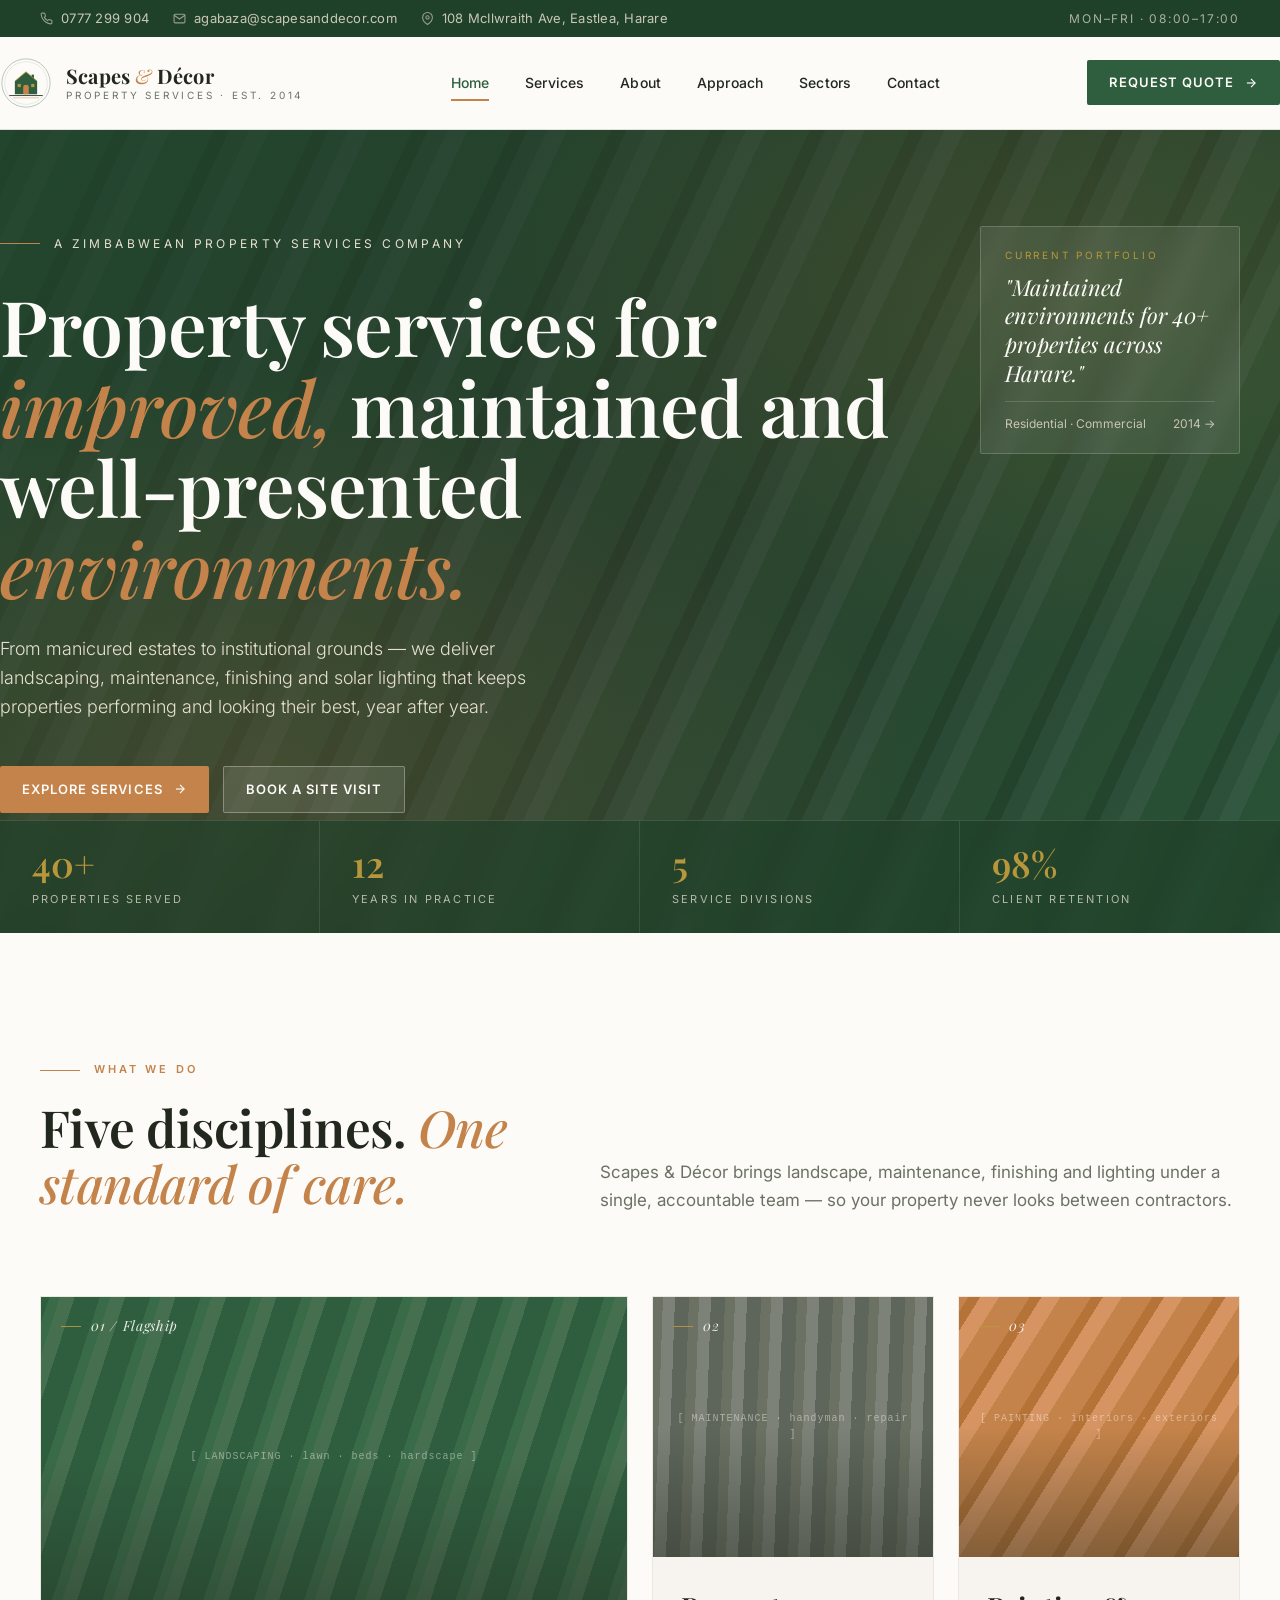
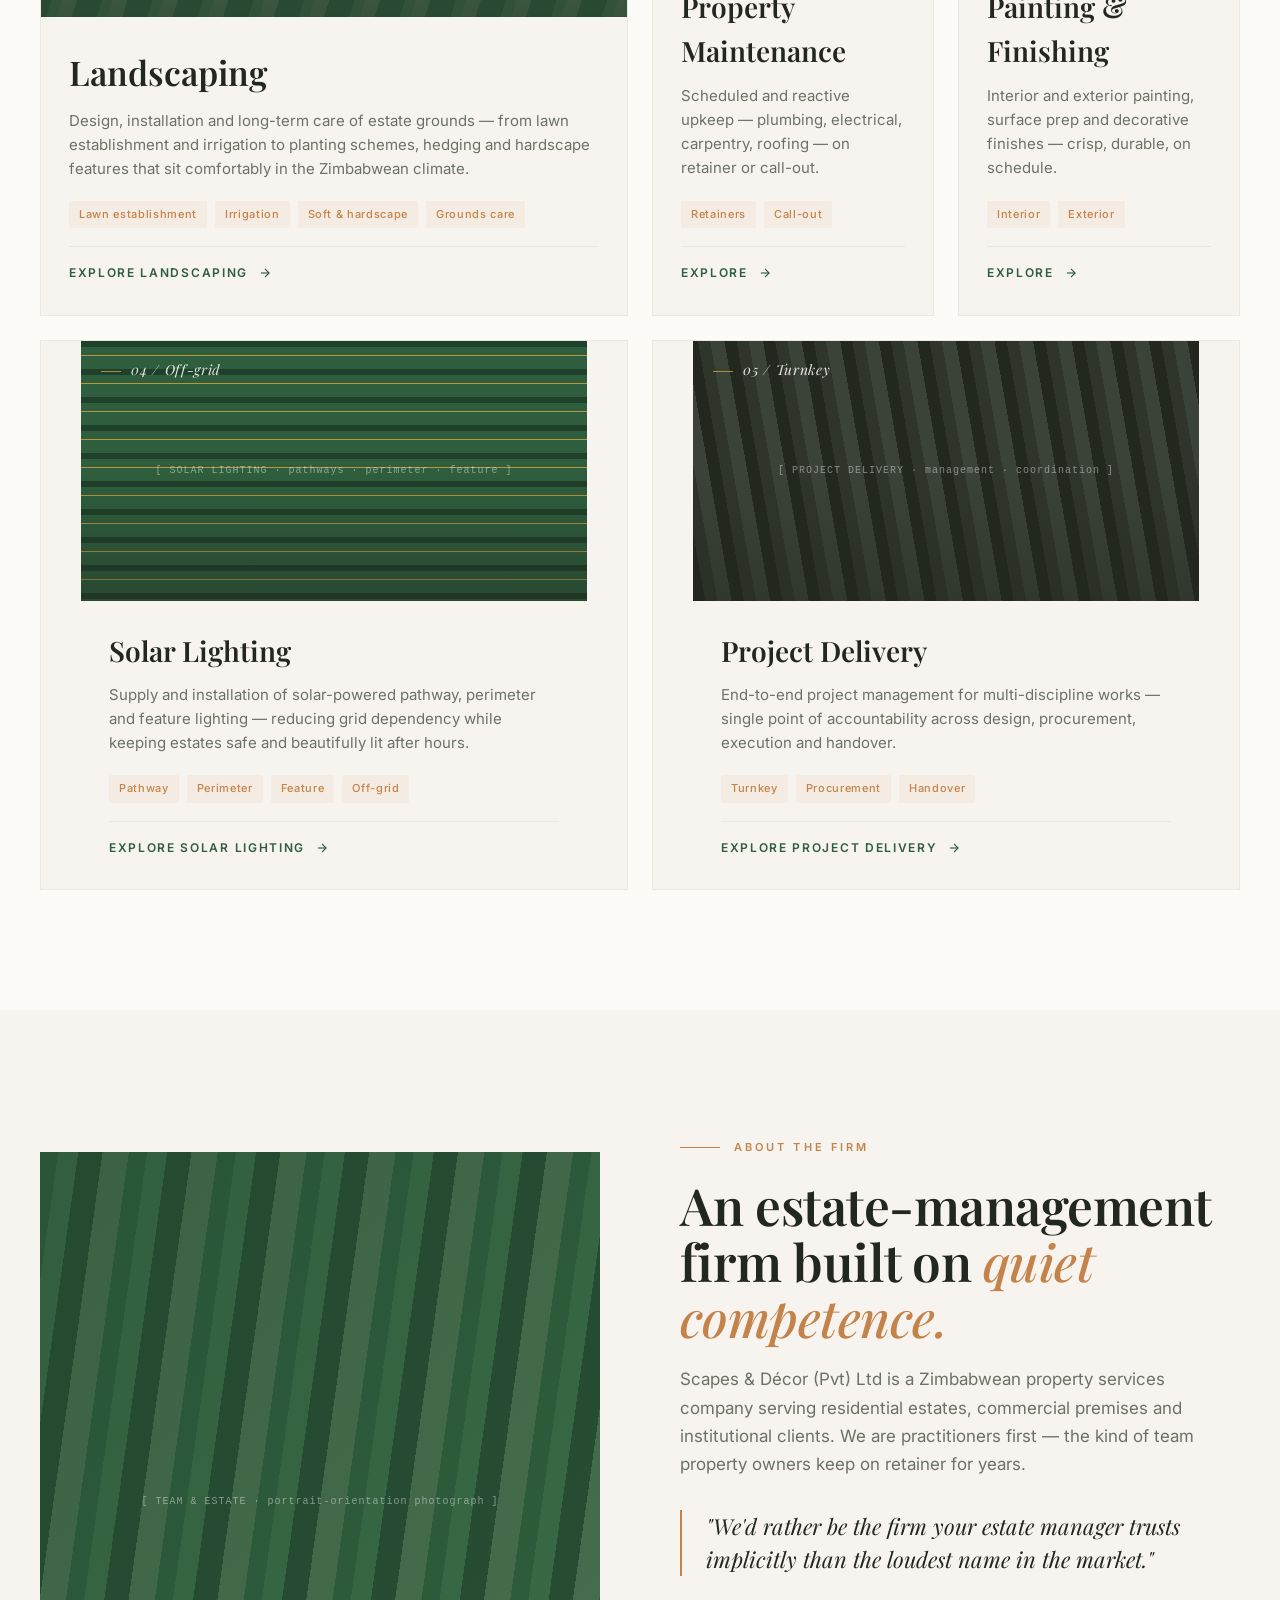
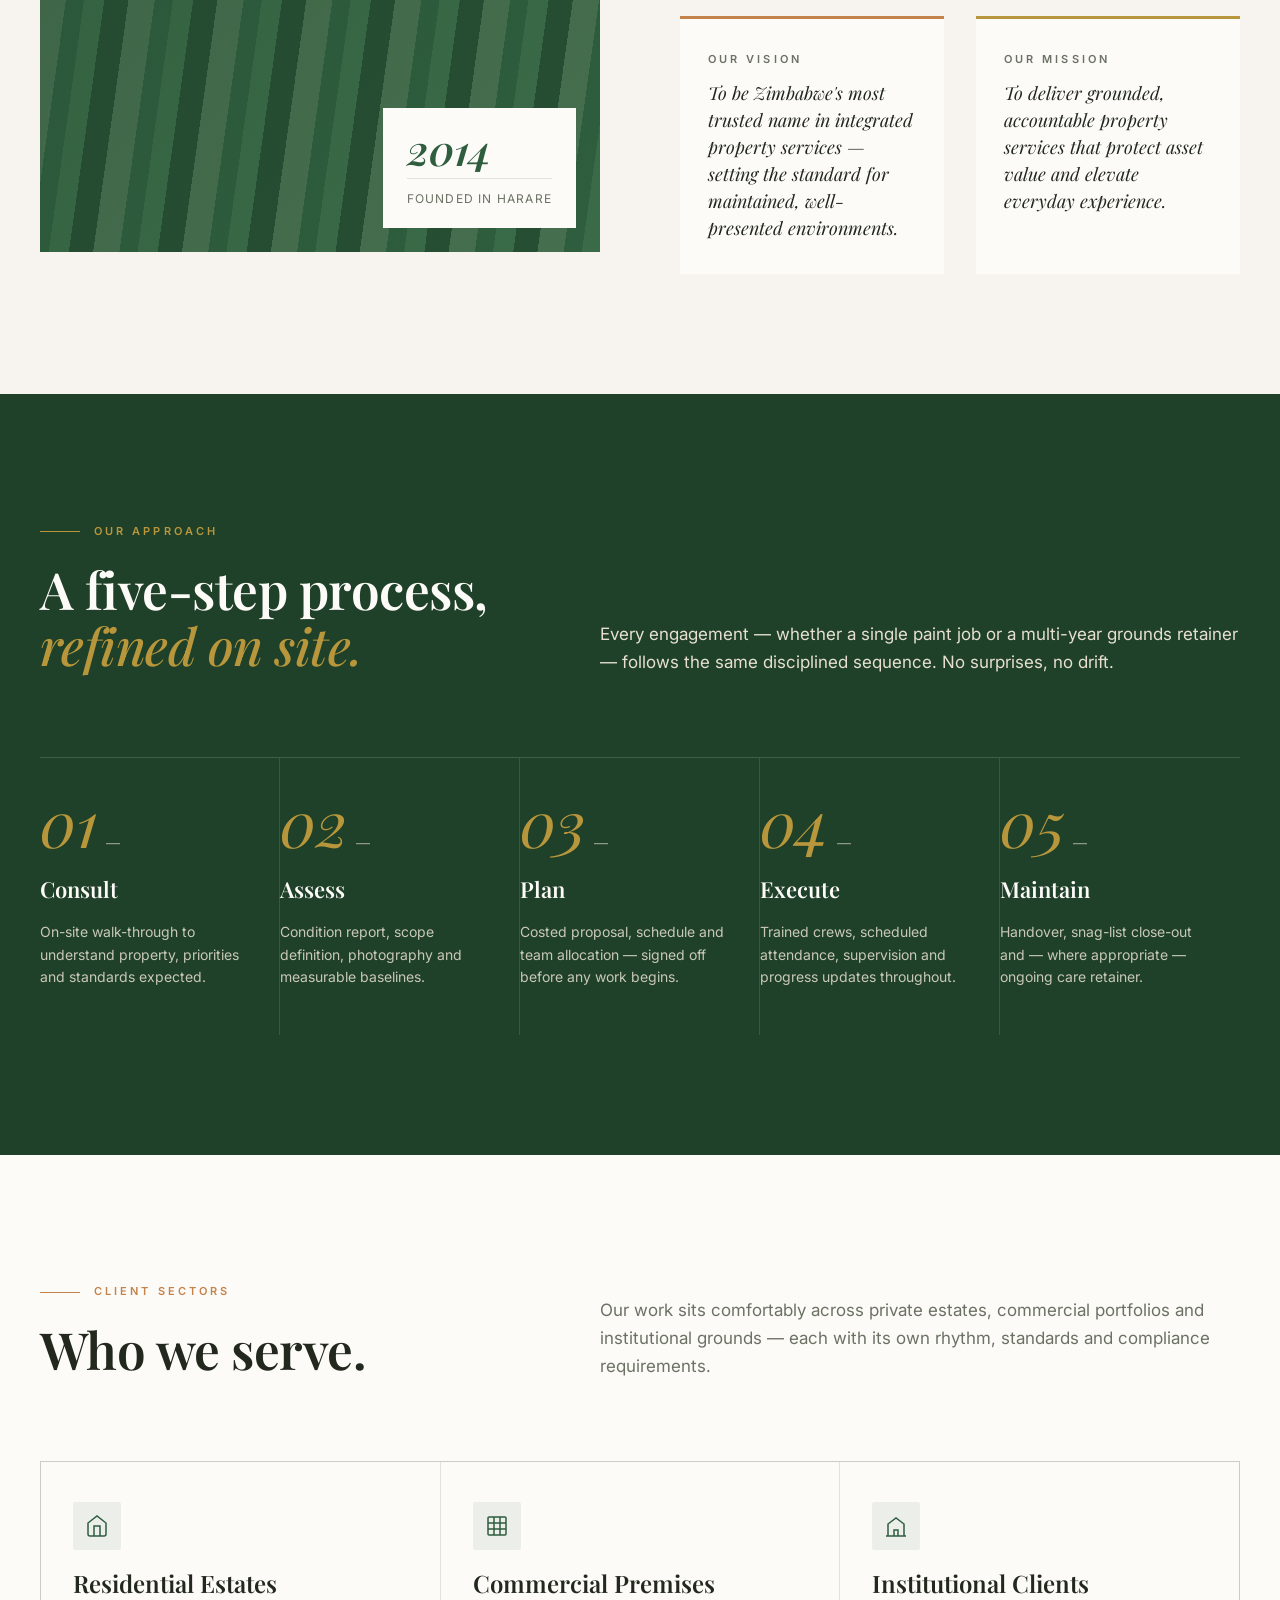
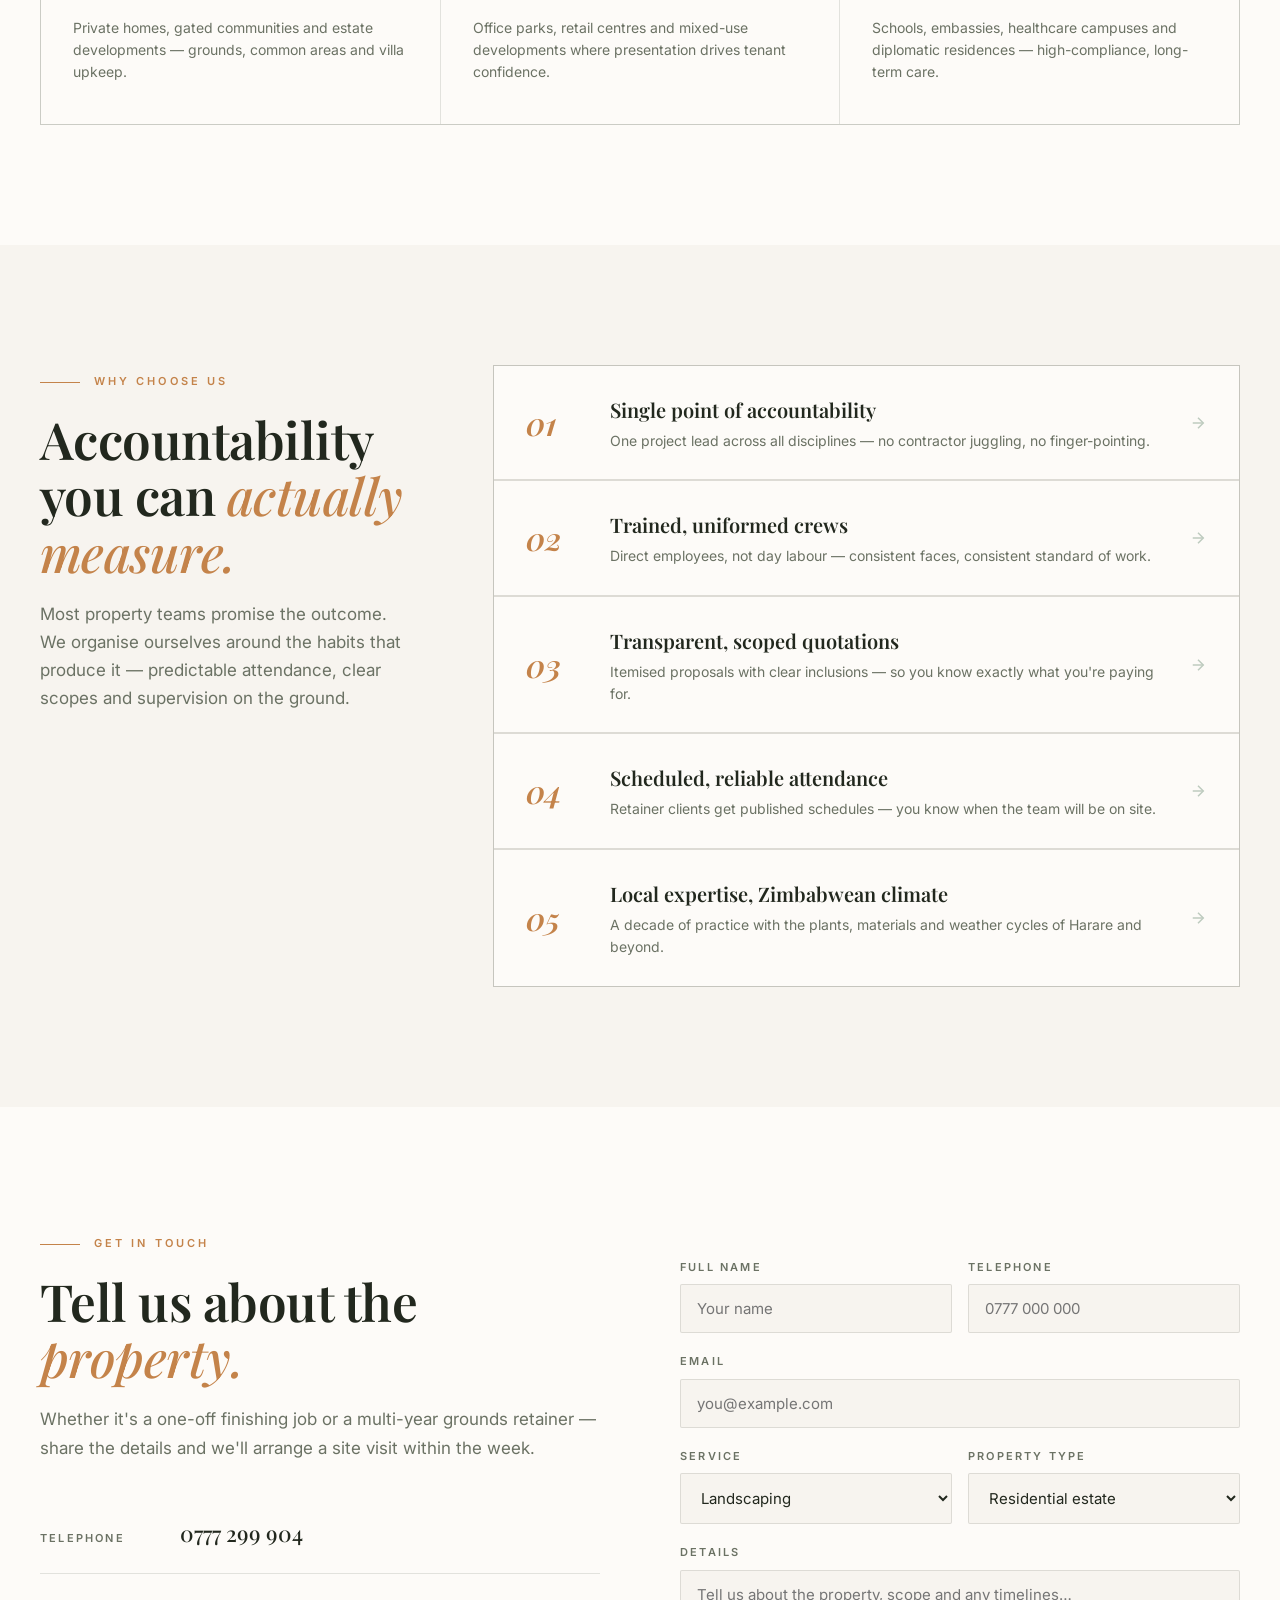
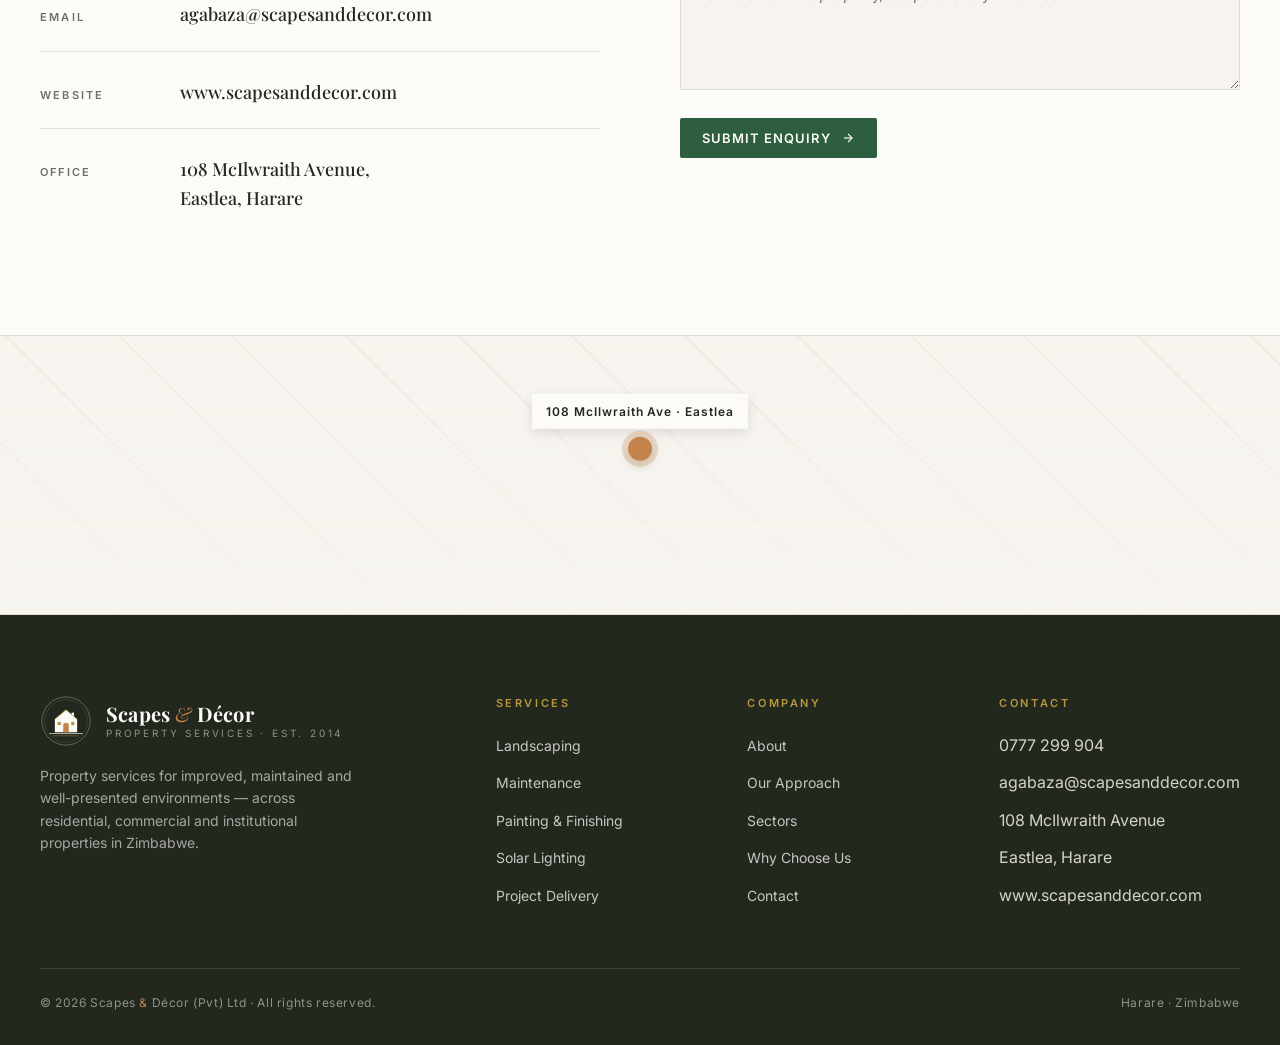
==== index.html @ d333d02a "Add Scapes & Décor website landing page Implements the design handoff from Claude Design as a single" ====
<!doctype html>
<html lang="en">
<head>
<meta charset="utf-8" />
<meta name="viewport" content="width=device-width, initial-scale=1" />
<title>Scapes & Décor — Property Services</title>
<link rel="preconnect" href="https://fonts.googleapis.com">
<link rel="preconnect" href="https://fonts.gstatic.com" crossorigin>
<link href="https://fonts.googleapis.com/css2?family=Inter:wght@300;400;500;600;700&family=Playfair+Display:ital,wght@0,400;0,600;0,700;0,800;1,400;1,600;1,700&display=swap" rel="stylesheet">
<style>
  :root{
    --forest:#2E5E3E;
    --forest-deep:#1F4029;
    --clay:#C4834A;
    --gold:#B8973C;
    --stone:#F7F4EF;
    --linen:#FDFBF8;
    --charcoal:#22281E;
    --slate:#6B7264;
    --line:rgba(34,40,30,.12);
    --line-soft:rgba(34,40,30,.06);
  }
  *{box-sizing:border-box}
  html,body{margin:0;padding:0}
  body{
    font-family:'Inter', system-ui, sans-serif;
    font-size:16px;
    line-height:1.6;
    color:var(--charcoal);
    background:var(--stone);
    -webkit-font-smoothing:antialiased;
  }
  .serif{font-family:'Playfair Display', Georgia, serif}
  .italic{font-style:italic}
  .mono{font-family:ui-monospace, 'SF Mono', Menlo, monospace}
  a{color:inherit;text-decoration:none}
  img{max-width:100%;display:block}

  .container{max-width:1280px;margin:0 auto;padding:0 40px}
  .wide{max-width:1440px;margin:0 auto;padding:0 40px}

  /* ===== Top Bar ===== */
  .topbar{
    background:var(--forest-deep);
    color:#E7E0D0;
    font-size:13px;
    padding:8px 0;
    letter-spacing:.02em;
  }
  .topbar-inner{display:flex;justify-content:space-between;align-items:center;gap:24px;flex-wrap:wrap}
  .topbar-left{display:flex;gap:24px;align-items:center;flex-wrap:wrap}
  .topbar-left span{display:inline-flex;align-items:center;gap:8px;opacity:.85}
  .topbar-left svg{opacity:.7}
  .topbar-right{display:flex;gap:18px;opacity:.7;font-size:12px;letter-spacing:.15em;text-transform:uppercase}

  /* ===== Nav ===== */
  nav.main{
    background:var(--linen);
    border-bottom:1px solid var(--line);
    position:sticky;top:0;z-index:50;
  }
  .nav-inner{display:flex;align-items:center;justify-content:space-between;padding:20px 0}
  .logo{display:flex;align-items:center;gap:14px}
  .logo-mark{
    width:52px;height:52px;
    display:block;
    flex-shrink:0;
  }
  .logo-mark svg{width:100%;height:100%;display:block}
  .logo-text{display:flex;flex-direction:column;line-height:1}
  .logo-name{font-family:'Playfair Display', serif;font-size:20px;font-weight:700;color:var(--charcoal);letter-spacing:.01em}
  .logo-name em{color:var(--clay);font-style:italic;font-weight:400}
  .logo-sub{font-size:10px;letter-spacing:.28em;color:var(--slate);text-transform:uppercase;margin-top:4px}

  .nav-links{display:flex;gap:36px;list-style:none;margin:0;padding:0}
  .nav-links a{
    font-size:14px;color:var(--charcoal);font-weight:500;
    padding:8px 0;position:relative;letter-spacing:.01em;
    transition:color .2s;
  }
  .nav-links a:hover{color:var(--forest)}
  .nav-links a.active{color:var(--forest)}
  .nav-links a.active::after{
    content:"";position:absolute;left:0;right:0;bottom:-2px;
    height:2px;background:var(--clay);
  }

  .btn{
    display:inline-flex;align-items:center;gap:10px;
    padding:12px 22px;
    font-family:'Inter',sans-serif;font-size:13px;font-weight:600;
    letter-spacing:.08em;text-transform:uppercase;
    border-radius:2px;cursor:pointer;
    transition:all .2s;border:none;
  }
  .btn-primary{background:var(--forest);color:var(--linen)}
  .btn-primary:hover{background:var(--forest-deep)}
  .btn-outline{background:transparent;color:var(--charcoal);border:1px solid var(--charcoal)}
  .btn-outline:hover{background:var(--charcoal);color:var(--linen)}
  .btn-light{background:rgba(253,251,248,.1);color:var(--linen);border:1px solid rgba(253,251,248,.3)}
  .btn-light:hover{background:var(--linen);color:var(--forest)}
  .btn-clay{background:var(--clay);color:var(--linen)}
  .btn-clay:hover{background:#a96e38}
  .btn svg{width:14px;height:14px}

  /* ===== Hero ===== */
  .hero{
    position:relative;
    min-height:720px;
    overflow:hidden;
    background:var(--forest-deep);
  }
  .hero-bg{
    position:absolute;inset:0;
    background:
      linear-gradient(135deg, rgba(31,64,41,.82), rgba(34,40,30,.55) 50%, rgba(31,64,41,.35)),
      repeating-linear-gradient(115deg, #2E5E3E 0 14px, #264E33 14px 28px, #335E45 28px 46px, #3F6A51 46px 64px, #2E5E3E 64px 90px);
  }
  .hero-bg::before{
    content:"";position:absolute;inset:0;
    background:
      radial-gradient(ellipse at 20% 80%, rgba(196,131,74,.18), transparent 45%),
      radial-gradient(ellipse at 85% 20%, rgba(184,151,60,.15), transparent 40%);
  }
  .hero-inner{
    position:relative;z-index:2;
    padding:96px 0 120px;
    color:var(--linen);
  }
  .hero-eyebrow{
    display:inline-flex;align-items:center;gap:14px;
    font-size:12px;letter-spacing:.28em;text-transform:uppercase;
    color:#E7E0D0;margin-bottom:32px;
  }
  .hero-eyebrow .bar{width:40px;height:1px;background:var(--clay)}
  .hero-title{
    font-family:'Playfair Display', serif;
    font-size:clamp(44px, 6vw, 78px);
    line-height:1.05;
    font-weight:600;
    margin:0 0 28px;
    max-width:960px;
    letter-spacing:-.01em;
  }
  .hero-title em{color:var(--clay);font-weight:500}
  .hero-sub{
    font-size:18px;line-height:1.6;
    color:#E7E0D0;
    max-width:560px;margin:0 0 44px;
    font-weight:300;
  }
  .hero-cta{display:flex;gap:14px;flex-wrap:wrap}

  .hero-badge{
    position:absolute;right:40px;top:96px;
    background:rgba(253,251,248,.08);
    backdrop-filter:blur(8px);
    border:1px solid rgba(253,251,248,.18);
    padding:20px 24px;border-radius:2px;
    color:var(--linen);width:260px;z-index:3;
  }
  .hero-badge-label{font-size:10px;letter-spacing:.28em;text-transform:uppercase;color:var(--gold);margin-bottom:10px}
  .hero-badge-title{font-family:'Playfair Display',serif;font-size:22px;font-style:italic;line-height:1.3;margin-bottom:14px;color:var(--linen)}
  .hero-badge-meta{font-size:12px;color:#E7E0D0;opacity:.8;border-top:1px solid rgba(253,251,248,.2);padding-top:12px;display:flex;justify-content:space-between}

  .hero-metrics{
    position:absolute;left:0;right:0;bottom:0;z-index:3;
    display:grid;grid-template-columns:repeat(4,1fr);
    background:rgba(31,64,41,.65);
    backdrop-filter:blur(10px);
    border-top:1px solid rgba(253,251,248,.12);
  }
  .hero-metric{
    padding:24px 32px;
    color:var(--linen);
    border-right:1px solid rgba(253,251,248,.1);
    display:flex;flex-direction:column;gap:4px;
  }
  .hero-metric:last-child{border-right:none}
  .hero-metric-num{font-family:'Playfair Display',serif;font-size:36px;font-weight:600;color:var(--gold);line-height:1}
  .hero-metric-lbl{font-size:11px;letter-spacing:.2em;text-transform:uppercase;color:#E7E0D0;opacity:.75;margin-top:6px}

  /* ===== Section scaffolding ===== */
  section{padding:120px 0;position:relative}
  .section-label{
    display:inline-flex;align-items:center;gap:14px;
    font-size:11px;letter-spacing:.28em;text-transform:uppercase;
    color:var(--clay);font-weight:600;margin-bottom:20px;
  }
  .section-label .bar{width:40px;height:1px;background:var(--clay)}
  .section-title{
    font-family:'Playfair Display',serif;
    font-size:clamp(36px, 4vw, 54px);
    line-height:1.1;font-weight:600;
    margin:0 0 20px;max-width:780px;
    letter-spacing:-.01em;
  }
  .section-title em{color:var(--clay);font-weight:500}
  .section-intro{font-size:17px;color:var(--slate);max-width:640px;line-height:1.65}

  .section-header{display:flex;justify-content:space-between;align-items:end;gap:40px;margin-bottom:64px}

  /* ===== Services ===== */
  #services{background:var(--linen)}
  .services-grid{
    display:grid;grid-template-columns:repeat(12,1fr);gap:24px;
  }
  .service-card{
    background:var(--stone);
    border:1px solid var(--line-soft);
    overflow:hidden;
    position:relative;
    display:flex;flex-direction:column;
    transition:transform .3s, box-shadow .3s;
    cursor:pointer;
  }
  .service-card:hover{transform:translateY(-4px);box-shadow:0 20px 40px -20px rgba(34,40,30,.25)}
  .service-card.big{grid-column:span 6;min-height:520px}
  .service-card.small{grid-column:span 3;min-height:440px}
  .service-card.wide{grid-column:span 6;min-height:440px}

  .service-img{
    position:relative;height:260px;overflow:hidden;
    background:var(--forest);
  }
  .service-card.big .service-img{height:320px}
  .svg-ph{
    width:100%;height:100%;
    display:grid;place-items:center;
    font-family:ui-monospace,monospace;font-size:10px;
    color:rgba(253,251,248,.45);letter-spacing:.1em;
    text-align:center;padding:0 20px;
  }
  .ph-landscape{background:
    repeating-linear-gradient(108deg, #2E5E3E 0 8px, #3A6B48 8px 18px, #466f4f 18px 32px, #2E5E3E 32px 48px);}
  .ph-maint{background:
    repeating-linear-gradient(92deg, #6B7264 0 10px, #7d8278 10px 22px, #5e655b 22px 36px);}
  .ph-paint{background:
    repeating-linear-gradient(122deg, #C4834A 0 8px, #b57338 8px 18px, #d59461 18px 34px, #C4834A 34px 52px);}
  .ph-solar{background:
    repeating-linear-gradient(180deg, #1F4029 0 6px, #2E5E3E 6px 14px, #B8973C 14px 15px, #2E5E3E 15px 28px);}
  .ph-project{background:
    repeating-linear-gradient(80deg, #22281E 0 12px, #2f352b 12px 24px, #3b4237 24px 38px);}

  .service-img::after{
    content:"";position:absolute;inset:0;
    background:linear-gradient(180deg, transparent 50%, rgba(34,40,30,.4));
    pointer-events:none;
  }

  .service-num{
    position:absolute;top:18px;left:20px;
    font-family:'Playfair Display',serif;font-size:14px;font-style:italic;
    color:var(--linen);opacity:.9;z-index:2;letter-spacing:.05em;
  }
  .service-num::before{content:"";display:inline-block;width:20px;height:1px;background:var(--gold);vertical-align:middle;margin-right:10px}

  .service-body{padding:28px 28px 32px;flex:1;display:flex;flex-direction:column}
  .service-name{
    font-family:'Playfair Display',serif;
    font-size:28px;font-weight:600;margin:0 0 10px;
    color:var(--charcoal);
  }
  .service-card.big .service-name{font-size:34px}
  .service-desc{color:var(--slate);font-size:15px;line-height:1.6;margin:0 0 20px;flex:1}
  .service-tags{display:flex;flex-wrap:wrap;gap:8px;margin-bottom:18px}
  .service-tag{
    font-size:11px;letter-spacing:.06em;
    padding:5px 10px;
    background:rgba(196,131,74,.08);
    color:var(--clay);border-radius:2px;
    font-weight:500;
  }
  .service-link{
    display:inline-flex;align-items:center;gap:10px;
    font-size:12px;letter-spacing:.14em;text-transform:uppercase;
    color:var(--forest);font-weight:600;
    padding-top:16px;border-top:1px solid var(--line-soft);
  }
  .service-link svg{width:14px;height:14px;transition:transform .2s}
  .service-card:hover .service-link svg{transform:translateX(4px)}

  /* ===== About ===== */
  #about{background:var(--stone);overflow:hidden}
  .about-grid{display:grid;grid-template-columns:1fr 1fr;gap:80px;align-items:center}
  .about-visual{
    position:relative;
    aspect-ratio:4/5;
    background:var(--forest);
    overflow:hidden;
  }
  .about-visual .svg-ph{
    background:
      linear-gradient(135deg, rgba(31,64,41,.3), transparent),
      repeating-linear-gradient(98deg, #2E5E3E 0 18px, #3a6b48 18px 38px, #264E33 38px 62px, #466f4f 62px 88px);
  }
  .about-stamp{
    position:absolute;bottom:24px;right:24px;
    background:var(--linen);
    padding:20px 24px;
    max-width:260px;
  }
  .about-stamp-year{font-family:'Playfair Display',serif;font-style:italic;font-size:42px;font-weight:600;color:var(--forest);line-height:1}
  .about-stamp-txt{font-size:12px;color:var(--slate);letter-spacing:.1em;text-transform:uppercase;margin-top:8px;border-top:1px solid var(--line);padding-top:10px}

  .vm-grid{display:grid;grid-template-columns:1fr 1fr;gap:32px;margin-top:40px}
  .vm-card{
    background:var(--linen);
    padding:32px 28px;
    border-top:3px solid var(--clay);
  }
  .vm-card.gold{border-top-color:var(--gold)}
  .vm-label{font-size:11px;letter-spacing:.28em;text-transform:uppercase;color:var(--slate);margin-bottom:12px;font-weight:600}
  .vm-text{font-family:'Playfair Display',serif;font-style:italic;font-size:18px;line-height:1.5;color:var(--charcoal);margin:0}

  .about-quote{
    font-family:'Playfair Display',serif;font-style:italic;
    font-size:22px;line-height:1.5;color:var(--charcoal);
    padding:0 0 0 24px;border-left:2px solid var(--clay);
    margin:32px 0 0;
  }

  /* ===== Approach ===== */
  #approach{background:var(--forest-deep);color:var(--linen);overflow:hidden}
  #approach .section-title{color:var(--linen)}
  #approach .section-title em{color:var(--gold)}
  #approach .section-intro{color:#E7E0D0}
  #approach .section-label{color:var(--gold)}
  #approach .section-label .bar{background:var(--gold)}

  .steps{
    display:grid;grid-template-columns:repeat(5,1fr);
    gap:0;
    border-top:1px solid rgba(253,251,248,.15);
    margin-top:40px;
  }
  .step{
    padding:32px 24px 32px 0;
    border-right:1px solid rgba(253,251,248,.12);
    position:relative;
  }
  .step:last-child{border-right:none}
  .step-num{
    font-family:'Playfair Display',serif;
    font-size:64px;font-style:italic;font-weight:400;
    color:var(--gold);line-height:1;margin-bottom:18px;
    display:flex;align-items:baseline;gap:8px;
  }
  .step-num sup{font-size:14px;color:#E7E0D0;font-style:normal;font-family:'Inter',sans-serif;letter-spacing:.2em;opacity:.6}
  .step-title{font-family:'Playfair Display',serif;font-size:22px;font-weight:600;margin:0 0 10px;color:var(--linen)}
  .step-desc{font-size:14px;color:#E7E0D0;line-height:1.6;opacity:.85}

  /* ===== Sectors ===== */
  #sectors{background:var(--linen)}
  .sectors-grid{display:grid;grid-template-columns:repeat(3,1fr);gap:1px;background:var(--line);margin-top:40px;border:1px solid var(--line)}
  .sector{background:var(--linen);padding:40px 32px;display:flex;flex-direction:column;gap:14px;min-height:240px;transition:background .2s}
  .sector:hover{background:var(--stone)}
  .sector-icon{
    width:48px;height:48px;
    display:grid;place-items:center;
    background:rgba(46,94,62,.08);color:var(--forest);
    border-radius:2px;
  }
  .sector-icon svg{width:24px;height:24px;stroke-width:1.5}
  .sector-name{font-family:'Playfair Display',serif;font-size:24px;font-weight:600;margin:0;color:var(--charcoal)}
  .sector-desc{font-size:14px;color:var(--slate);line-height:1.6;margin:0}

  /* ===== Why Choose Us ===== */
  #why{background:var(--stone)}
  .why-grid{display:grid;grid-template-columns:1fr 2fr;gap:80px;align-items:start}
  .why-list{display:grid;gap:2px;background:var(--line);border:1px solid var(--line)}
  .why-item{
    background:var(--linen);
    padding:28px 32px;
    display:grid;grid-template-columns:60px 1fr auto;gap:24px;align-items:center;
    transition:background .2s;
  }
  .why-item:hover{background:#fffdf7}
  .why-num{font-family:'Playfair Display',serif;font-style:italic;font-size:32px;color:var(--clay);font-weight:600;line-height:1}
  .why-text h4{font-family:'Playfair Display',serif;font-size:20px;font-weight:600;margin:0 0 4px;color:var(--charcoal)}
  .why-text p{font-size:14px;color:var(--slate);margin:0;line-height:1.55}
  .why-arrow{color:var(--forest);opacity:.3}

  /* ===== Contact ===== */
  #contact{background:var(--linen);padding:120px 0 0}
  .contact-grid{display:grid;grid-template-columns:1fr 1fr;gap:80px;align-items:start}
  .contact-form{display:grid;gap:20px;margin-top:32px}
  .form-row{display:grid;grid-template-columns:1fr 1fr;gap:16px}
  .field label{display:block;font-size:11px;letter-spacing:.2em;text-transform:uppercase;color:var(--slate);margin-bottom:8px;font-weight:600}
  .field input, .field select, .field textarea{
    width:100%;padding:14px 16px;
    border:1px solid var(--line);background:var(--stone);
    font-family:'Inter',sans-serif;font-size:15px;
    color:var(--charcoal);border-radius:2px;
    transition:border-color .2s;
  }
  .field input:focus, .field select:focus, .field textarea:focus{outline:none;border-color:var(--forest)}
  .field textarea{resize:vertical;min-height:120px;font-family:'Inter',sans-serif}

  .contact-info{display:grid;gap:4px;margin-top:32px}
  .ci{
    padding:22px 0;border-bottom:1px solid var(--line);
    display:grid;grid-template-columns:120px 1fr;align-items:baseline;gap:20px;
  }
  .ci:last-child{border-bottom:none}
  .ci-label{font-size:11px;letter-spacing:.2em;text-transform:uppercase;color:var(--slate);font-weight:600}
  .ci-value{font-family:'Playfair Display',serif;font-size:22px;color:var(--charcoal);font-weight:500}
  .ci-value.small{font-size:18px}

  .map-strip{
    margin-top:100px;
    height:280px;
    background:
      linear-gradient(180deg, rgba(247,244,239,.3), rgba(247,244,239,.9)),
      repeating-linear-gradient(45deg, #F7F4EF 0 40px, #EFE8DB 40px 42px, #F7F4EF 42px 80px),
      repeating-linear-gradient(-45deg, transparent 0 60px, rgba(107,114,100,.08) 60px 62px);
    position:relative;border-top:1px solid var(--line);border-bottom:1px solid var(--line);
  }
  .map-pin{
    position:absolute;left:50%;top:45%;transform:translate(-50%,-100%);
    display:flex;flex-direction:column;align-items:center;gap:8px;
  }
  .map-pin-marker{
    width:24px;height:24px;border-radius:50%;
    background:var(--clay);
    box-shadow:0 0 0 6px rgba(196,131,74,.25), 0 4px 12px rgba(34,40,30,.2);
  }
  .map-pin-label{
    background:var(--linen);padding:8px 14px;
    font-size:12px;font-weight:600;letter-spacing:.08em;
    color:var(--charcoal);
    box-shadow:0 4px 12px rgba(34,40,30,.12);
  }

  /* ===== Footer ===== */
  footer{background:var(--charcoal);color:#D4D3CC;padding:80px 0 32px}
  .footer-grid{display:grid;grid-template-columns:2fr 1fr 1fr 1fr;gap:48px;margin-bottom:60px}
  .footer-brand .logo-name{color:var(--linen)}
  .footer-brand .logo-sub{color:rgba(253,251,248,.5)}
  .footer-brand p{font-size:14px;color:rgba(253,251,248,.6);margin:18px 0 0;line-height:1.6;max-width:320px}
  .footer-col h5{font-family:'Inter',sans-serif;font-size:11px;letter-spacing:.24em;text-transform:uppercase;color:var(--gold);margin:0 0 20px;font-weight:600}
  .footer-col ul{list-style:none;padding:0;margin:0;display:grid;gap:12px}
  .footer-col a{font-size:14px;color:rgba(253,251,248,.75);transition:color .2s}
  .footer-col a:hover{color:var(--linen)}
  .footer-bar{border-top:1px solid rgba(253,251,248,.12);padding-top:24px;display:flex;justify-content:space-between;flex-wrap:wrap;gap:16px;font-size:12px;color:rgba(253,251,248,.5);letter-spacing:.05em}
  .footer-bar em{color:var(--clay);font-style:normal}

  @media (max-width:980px){
    .nav-links{display:none}
    .about-grid,.contact-grid,.why-grid{grid-template-columns:1fr;gap:48px}
    .services-grid .service-card{grid-column:span 12}
    .steps{grid-template-columns:repeat(2,1fr)}
    .sectors-grid,.footer-grid{grid-template-columns:1fr 1fr}
    .hero-metrics{grid-template-columns:1fr 1fr}
    .hero-badge{display:none}
  }
</style>
</head>
<body>

<!-- ===== Top Bar ===== -->
<div class="topbar">
  <div class="container topbar-inner">
    <div class="topbar-left">
      <span>
        <svg width="13" height="13" viewBox="0 0 24 24" fill="none" stroke="currentColor" stroke-width="2"><path d="M22 16.92v3a2 2 0 0 1-2.18 2 19.86 19.86 0 0 1-8.63-3.07 19.5 19.5 0 0 1-6-6 19.86 19.86 0 0 1-3.07-8.67A2 2 0 0 1 4.11 2h3a2 2 0 0 1 2 1.72 12.84 12.84 0 0 0 .7 2.81 2 2 0 0 1-.45 2.11L8.09 9.91a16 16 0 0 0 6 6l1.27-1.27a2 2 0 0 1 2.11-.45 12.84 12.84 0 0 0 2.81.7A2 2 0 0 1 22 16.92z"/></svg>
        0777 299 904
      </span>
      <span>
        <svg width="13" height="13" viewBox="0 0 24 24" fill="none" stroke="currentColor" stroke-width="2"><path d="M4 4h16c1.1 0 2 .9 2 2v12c0 1.1-.9 2-2 2H4c-1.1 0-2-.9-2-2V6c0-1.1.9-2 2-2z"/><polyline points="22,6 12,13 2,6"/></svg>
        agabaza@scapesanddecor.com
      </span>
      <span>
        <svg width="13" height="13" viewBox="0 0 24 24" fill="none" stroke="currentColor" stroke-width="2"><path d="M21 10c0 7-9 13-9 13s-9-6-9-13a9 9 0 0 1 18 0z"/><circle cx="12" cy="10" r="3"/></svg>
        108 McIlwraith Ave, Eastlea, Harare
      </span>
    </div>
    <div class="topbar-right">
      <span>Mon–Fri · 08:00–17:00</span>
    </div>
  </div>
</div>

<!-- ===== Nav ===== -->
<nav class="main">
  <div class="container nav-inner">
    <div class="logo">
      <div class="logo-mark">
        <svg viewBox="0 0 56 56" fill="none" xmlns="http://www.w3.org/2000/svg" aria-label="Scapes & Décor mark">
          <circle cx="28" cy="28" r="26" stroke="#2E5E3E" stroke-width="1" opacity="0.35"/>
          <circle cx="28" cy="28" r="23" stroke="#2E5E3E" stroke-width="0.6" opacity="0.2"/>
          <path d="M 16 40 L 16 26 L 28 16 L 40 26 L 40 40 Z" fill="#2E5E3E"/>
          <rect x="34" y="19" width="2.6" height="5.2" fill="#2E5E3E"/>
          <path d="M 25 40 L 25 32 Q 25 30, 28 30 Q 31 30, 31 32 L 31 40 Z" fill="#C4834A"/>
          <rect x="19" y="29" width="3.4" height="3.4" fill="#B8973C"/>
          <rect x="33.6" y="29" width="3.4" height="3.4" fill="#B8973C"/>
          <path d="M 16 26 L 28 16 L 40 26" stroke="#B8973C" stroke-width="0.8" fill="none" stroke-linejoin="round"/>
          <line x1="10" y1="41.5" x2="46" y2="41.5" stroke="#22281E" stroke-width="0.9"/>
          <line x1="14" y1="44" x2="42" y2="44" stroke="#C4834A" stroke-width="0.6" opacity="0.8"/>
        </svg>
      </div>
      <div class="logo-text">
        <div class="logo-name">Scapes <em>&</em> Décor</div>
        <div class="logo-sub">Property Services · Est. 2014</div>
      </div>
    </div>
    <ul class="nav-links">
      <li><a href="#top" class="active">Home</a></li>
      <li><a href="#services">Services</a></li>
      <li><a href="#about">About</a></li>
      <li><a href="#approach">Approach</a></li>
      <li><a href="#sectors">Sectors</a></li>
      <li><a href="#contact">Contact</a></li>
    </ul>
    <a class="btn btn-primary" href="#contact">Request Quote
      <svg viewBox="0 0 24 24" fill="none" stroke="currentColor" stroke-width="2"><line x1="5" y1="12" x2="19" y2="12"/><polyline points="12 5 19 12 12 19"/></svg>
    </a>
  </div>
</nav>

<!-- ===== Hero ===== -->
<header class="hero" id="top">
  <div class="hero-bg"></div>
  <div class="container hero-inner">
    <div class="hero-eyebrow">
      <span class="bar"></span>
      A Zimbabwean Property Services Company
    </div>
    <h1 class="hero-title">Property services for <em>improved,</em> maintained and well-presented <em>environments.</em></h1>
    <p class="hero-sub">From manicured estates to institutional grounds — we deliver landscaping, maintenance, finishing and solar lighting that keeps properties performing and looking their best, year after year.</p>
    <div class="hero-cta">
      <a class="btn btn-clay" href="#services">Explore Services
        <svg viewBox="0 0 24 24" fill="none" stroke="currentColor" stroke-width="2"><line x1="5" y1="12" x2="19" y2="12"/><polyline points="12 5 19 12 12 19"/></svg>
      </a>
      <a class="btn btn-light" href="#contact">Book a Site Visit</a>
    </div>
  </div>

  <aside class="hero-badge">
    <div class="hero-badge-label">Current Portfolio</div>
    <div class="hero-badge-title">"Maintained environments for 40+ properties across Harare."</div>
    <div class="hero-badge-meta"><span>Residential · Commercial</span><span>2014 →</span></div>
  </aside>

  <div class="hero-metrics">
    <div class="hero-metric"><div class="hero-metric-num">40+</div><div class="hero-metric-lbl">Properties Served</div></div>
    <div class="hero-metric"><div class="hero-metric-num">12</div><div class="hero-metric-lbl">Years in Practice</div></div>
    <div class="hero-metric"><div class="hero-metric-num">5</div><div class="hero-metric-lbl">Service Divisions</div></div>
    <div class="hero-metric"><div class="hero-metric-num">98%</div><div class="hero-metric-lbl">Client Retention</div></div>
  </div>
</header>

<!-- ===== Services ===== -->
<section id="services">
  <div class="container">
    <div class="section-header">
      <div>
        <div class="section-label"><span class="bar"></span>What We Do</div>
        <h2 class="section-title">Five disciplines. <em>One standard of care.</em></h2>
      </div>
      <p class="section-intro">Scapes & Décor brings landscape, maintenance, finishing and lighting under a single, accountable team — so your property never looks between contractors.</p>
    </div>

    <div class="services-grid">
      <article class="service-card big">
        <div class="service-img">
          <div class="svg-ph ph-landscape">[ LANDSCAPING · lawn · beds · hardscape ]</div>
          <div class="service-num">01 / Flagship</div>
        </div>
        <div class="service-body">
          <h3 class="service-name">Landscaping</h3>
          <p class="service-desc">Design, installation and long-term care of estate grounds — from lawn establishment and irrigation to planting schemes, hedging and hardscape features that sit comfortably in the Zimbabwean climate.</p>
          <div class="service-tags">
            <span class="service-tag">Lawn establishment</span>
            <span class="service-tag">Irrigation</span>
            <span class="service-tag">Soft & hardscape</span>
            <span class="service-tag">Grounds care</span>
          </div>
          <a class="service-link" href="#">Explore Landscaping
            <svg viewBox="0 0 24 24" fill="none" stroke="currentColor" stroke-width="2"><line x1="5" y1="12" x2="19" y2="12"/><polyline points="12 5 19 12 12 19"/></svg>
          </a>
        </div>
      </article>

      <article class="service-card small">
        <div class="service-img">
          <div class="svg-ph ph-maint">[ MAINTENANCE · handyman · repair ]</div>
          <div class="service-num">02</div>
        </div>
        <div class="service-body">
          <h3 class="service-name">Property Maintenance</h3>
          <p class="service-desc">Scheduled and reactive upkeep — plumbing, electrical, carpentry, roofing — on retainer or call-out.</p>
          <div class="service-tags">
            <span class="service-tag">Retainers</span>
            <span class="service-tag">Call-out</span>
          </div>
          <a class="service-link" href="#">Explore
            <svg viewBox="0 0 24 24" fill="none" stroke="currentColor" stroke-width="2"><line x1="5" y1="12" x2="19" y2="12"/><polyline points="12 5 19 12 12 19"/></svg>
          </a>
        </div>
      </article>

      <article class="service-card small">
        <div class="service-img">
          <div class="svg-ph ph-paint">[ PAINTING · interiors · exteriors ]</div>
          <div class="service-num">03</div>
        </div>
        <div class="service-body">
          <h3 class="service-name">Painting & Finishing</h3>
          <p class="service-desc">Interior and exterior painting, surface prep and decorative finishes — crisp, durable, on schedule.</p>
          <div class="service-tags">
            <span class="service-tag">Interior</span>
            <span class="service-tag">Exterior</span>
          </div>
          <a class="service-link" href="#">Explore
            <svg viewBox="0 0 24 24" fill="none" stroke="currentColor" stroke-width="2"><line x1="5" y1="12" x2="19" y2="12"/><polyline points="12 5 19 12 12 19"/></svg>
          </a>
        </div>
      </article>

      <article class="service-card wide">
        <div class="service-img">
          <div class="svg-ph ph-solar">[ SOLAR LIGHTING · pathways · perimeter · feature ]</div>
          <div class="service-num">04 / Off-grid</div>
        </div>
        <div class="service-body">
          <h3 class="service-name">Solar Lighting</h3>
          <p class="service-desc">Supply and installation of solar-powered pathway, perimeter and feature lighting — reducing grid dependency while keeping estates safe and beautifully lit after hours.</p>
          <div class="service-tags">
            <span class="service-tag">Pathway</span>
            <span class="service-tag">Perimeter</span>
            <span class="service-tag">Feature</span>
            <span class="service-tag">Off-grid</span>
          </div>
          <a class="service-link" href="#">Explore Solar Lighting
            <svg viewBox="0 0 24 24" fill="none" stroke="currentColor" stroke-width="2"><line x1="5" y1="12" x2="19" y2="12"/><polyline points="12 5 19 12 12 19"/></svg>
          </a>
        </div>
      </article>

      <article class="service-card wide">
        <div class="service-img">
          <div class="svg-ph ph-project">[ PROJECT DELIVERY · management · coordination ]</div>
          <div class="service-num">05 / Turnkey</div>
        </div>
        <div class="service-body">
          <h3 class="service-name">Project Delivery</h3>
          <p class="service-desc">End-to-end project management for multi-discipline works — single point of accountability across design, procurement, execution and handover.</p>
          <div class="service-tags">
            <span class="service-tag">Turnkey</span>
            <span class="service-tag">Procurement</span>
            <span class="service-tag">Handover</span>
          </div>
          <a class="service-link" href="#">Explore Project Delivery
            <svg viewBox="0 0 24 24" fill="none" stroke="currentColor" stroke-width="2"><line x1="5" y1="12" x2="19" y2="12"/><polyline points="12 5 19 12 12 19"/></svg>
          </a>
        </div>
      </article>
    </div>
  </div>
</section>

<!-- ===== About ===== -->
<section id="about">
  <div class="container about-grid">
    <div class="about-visual">
      <div class="svg-ph">[ TEAM & ESTATE · portrait-orientation photograph ]</div>
      <div class="about-stamp">
        <div class="about-stamp-year">2014</div>
        <div class="about-stamp-txt">Founded in Harare</div>
      </div>
    </div>
    <div>
      <div class="section-label"><span class="bar"></span>About the Firm</div>
      <h2 class="section-title">An estate-management firm built on <em>quiet competence.</em></h2>
      <p class="section-intro">Scapes & Décor (Pvt) Ltd is a Zimbabwean property services company serving residential estates, commercial premises and institutional clients. We are practitioners first — the kind of team property owners keep on retainer for years.</p>

      <blockquote class="about-quote">"We'd rather be the firm your estate manager trusts implicitly than the loudest name in the market."</blockquote>

      <div class="vm-grid">
        <div class="vm-card">
          <div class="vm-label">Our Vision</div>
          <p class="vm-text">To be Zimbabwe's most trusted name in integrated property services — setting the standard for maintained, well-presented environments.</p>
        </div>
        <div class="vm-card gold">
          <div class="vm-label">Our Mission</div>
          <p class="vm-text">To deliver grounded, accountable property services that protect asset value and elevate everyday experience.</p>
        </div>
      </div>
    </div>
  </div>
</section>

<!-- ===== Approach ===== -->
<section id="approach">
  <div class="container">
    <div class="section-header">
      <div>
        <div class="section-label"><span class="bar"></span>Our Approach</div>
        <h2 class="section-title">A five-step process, <em>refined on site.</em></h2>
      </div>
      <p class="section-intro">Every engagement — whether a single paint job or a multi-year grounds retainer — follows the same disciplined sequence. No surprises, no drift.</p>
    </div>

    <div class="steps">
      <div class="step">
        <div class="step-num">01<sup>—</sup></div>
        <h3 class="step-title">Consult</h3>
        <p class="step-desc">On-site walk-through to understand property, priorities and standards expected.</p>
      </div>
      <div class="step">
        <div class="step-num">02<sup>—</sup></div>
        <h3 class="step-title">Assess</h3>
        <p class="step-desc">Condition report, scope definition, photography and measurable baselines.</p>
      </div>
      <div class="step">
        <div class="step-num">03<sup>—</sup></div>
        <h3 class="step-title">Plan</h3>
        <p class="step-desc">Costed proposal, schedule and team allocation — signed off before any work begins.</p>
      </div>
      <div class="step">
        <div class="step-num">04<sup>—</sup></div>
        <h3 class="step-title">Execute</h3>
        <p class="step-desc">Trained crews, scheduled attendance, supervision and progress updates throughout.</p>
      </div>
      <div class="step">
        <div class="step-num">05<sup>—</sup></div>
        <h3 class="step-title">Maintain</h3>
        <p class="step-desc">Handover, snag-list close-out and — where appropriate — ongoing care retainer.</p>
      </div>
    </div>
  </div>
</section>

<!-- ===== Sectors ===== -->
<section id="sectors">
  <div class="container">
    <div class="section-header">
      <div>
        <div class="section-label"><span class="bar"></span>Client Sectors</div>
        <h2 class="section-title">Who we serve.</h2>
      </div>
      <p class="section-intro">Our work sits comfortably across private estates, commercial portfolios and institutional grounds — each with its own rhythm, standards and compliance requirements.</p>
    </div>

    <div class="sectors-grid">
      <div class="sector">
        <div class="sector-icon">
          <svg viewBox="0 0 24 24" fill="none" stroke="currentColor"><path d="M3 9l9-7 9 7v11a2 2 0 0 1-2 2H5a2 2 0 0 1-2-2z"/><polyline points="9 22 9 12 15 12 15 22"/></svg>
        </div>
        <h3 class="sector-name">Residential Estates</h3>
        <p class="sector-desc">Private homes, gated communities and estate developments — grounds, common areas and villa upkeep.</p>
      </div>
      <div class="sector">
        <div class="sector-icon">
          <svg viewBox="0 0 24 24" fill="none" stroke="currentColor"><rect x="3" y="3" width="18" height="18" rx="1"/><path d="M9 3v18M15 3v18M3 9h18M3 15h18"/></svg>
        </div>
        <h3 class="sector-name">Commercial Premises</h3>
        <p class="sector-desc">Office parks, retail centres and mixed-use developments where presentation drives tenant confidence.</p>
      </div>
      <div class="sector">
        <div class="sector-icon">
          <svg viewBox="0 0 24 24" fill="none" stroke="currentColor"><path d="M2 22h20M4 22V10l8-6 8 6v12M10 22v-6h4v6"/></svg>
        </div>
        <h3 class="sector-name">Institutional Clients</h3>
        <p class="sector-desc">Schools, embassies, healthcare campuses and diplomatic residences — high-compliance, long-term care.</p>
      </div>
    </div>
  </div>
</section>

<!-- ===== Why Choose Us ===== -->
<section id="why">
  <div class="container">
    <div class="why-grid">
      <div>
        <div class="section-label"><span class="bar"></span>Why Choose Us</div>
        <h2 class="section-title">Accountability you can <em>actually measure.</em></h2>
        <p class="section-intro">Most property teams promise the outcome. We organise ourselves around the habits that produce it — predictable attendance, clear scopes and supervision on the ground.</p>
      </div>

      <div class="why-list">
        <div class="why-item">
          <div class="why-num">01</div>
          <div class="why-text">
            <h4>Single point of accountability</h4>
            <p>One project lead across all disciplines — no contractor juggling, no finger-pointing.</p>
          </div>
          <svg class="why-arrow" width="18" height="18" viewBox="0 0 24 24" fill="none" stroke="currentColor" stroke-width="2"><line x1="5" y1="12" x2="19" y2="12"/><polyline points="12 5 19 12 12 19"/></svg>
        </div>
        <div class="why-item">
          <div class="why-num">02</div>
          <div class="why-text">
            <h4>Trained, uniformed crews</h4>
            <p>Direct employees, not day labour — consistent faces, consistent standard of work.</p>
          </div>
          <svg class="why-arrow" width="18" height="18" viewBox="0 0 24 24" fill="none" stroke="currentColor" stroke-width="2"><line x1="5" y1="12" x2="19" y2="12"/><polyline points="12 5 19 12 12 19"/></svg>
        </div>
        <div class="why-item">
          <div class="why-num">03</div>
          <div class="why-text">
            <h4>Transparent, scoped quotations</h4>
            <p>Itemised proposals with clear inclusions — so you know exactly what you're paying for.</p>
          </div>
          <svg class="why-arrow" width="18" height="18" viewBox="0 0 24 24" fill="none" stroke="currentColor" stroke-width="2"><line x1="5" y1="12" x2="19" y2="12"/><polyline points="12 5 19 12 12 19"/></svg>
        </div>
        <div class="why-item">
          <div class="why-num">04</div>
          <div class="why-text">
            <h4>Scheduled, reliable attendance</h4>
            <p>Retainer clients get published schedules — you know when the team will be on site.</p>
          </div>
          <svg class="why-arrow" width="18" height="18" viewBox="0 0 24 24" fill="none" stroke="currentColor" stroke-width="2"><line x1="5" y1="12" x2="19" y2="12"/><polyline points="12 5 19 12 12 19"/></svg>
        </div>
        <div class="why-item">
          <div class="why-num">05</div>
          <div class="why-text">
            <h4>Local expertise, Zimbabwean climate</h4>
            <p>A decade of practice with the plants, materials and weather cycles of Harare and beyond.</p>
          </div>
          <svg class="why-arrow" width="18" height="18" viewBox="0 0 24 24" fill="none" stroke="currentColor" stroke-width="2"><line x1="5" y1="12" x2="19" y2="12"/><polyline points="12 5 19 12 12 19"/></svg>
        </div>
      </div>
    </div>
  </div>
</section>

<!-- ===== Contact ===== -->
<section id="contact">
  <div class="container contact-grid">
    <div>
      <div class="section-label"><span class="bar"></span>Get in touch</div>
      <h2 class="section-title">Tell us about the <em>property.</em></h2>
      <p class="section-intro">Whether it's a one-off finishing job or a multi-year grounds retainer — share the details and we'll arrange a site visit within the week.</p>

      <div class="contact-info">
        <div class="ci"><div class="ci-label">Telephone</div><div class="ci-value">0777 299 904</div></div>
        <div class="ci"><div class="ci-label">Email</div><div class="ci-value small">agabaza@scapesanddecor.com</div></div>
        <div class="ci"><div class="ci-label">Website</div><div class="ci-value small">www.scapesanddecor.com</div></div>
        <div class="ci"><div class="ci-label">Office</div><div class="ci-value small">108 McIlwraith Avenue,<br/>Eastlea, Harare</div></div>
      </div>
    </div>

    <form class="contact-form" onsubmit="event.preventDefault(); alert('Thank you — we will be in touch within two working days.');">
      <div class="form-row">
        <div class="field"><label>Full name</label><input required placeholder="Your name" /></div>
        <div class="field"><label>Telephone</label><input required placeholder="0777 000 000" /></div>
      </div>
      <div class="field"><label>Email</label><input type="email" required placeholder="you@example.com" /></div>
      <div class="form-row">
        <div class="field">
          <label>Service</label>
          <select>
            <option>Landscaping</option>
            <option>Property Maintenance</option>
            <option>Painting & Finishing</option>
            <option>Solar Lighting</option>
            <option>Project Delivery</option>
            <option>Multi-discipline retainer</option>
          </select>
        </div>
        <div class="field">
          <label>Property type</label>
          <select>
            <option>Residential estate</option>
            <option>Commercial premises</option>
            <option>Institutional / Embassy</option>
            <option>Private residence</option>
          </select>
        </div>
      </div>
      <div class="field"><label>Details</label><textarea placeholder="Tell us about the property, scope and any timelines…"></textarea></div>
      <button class="btn btn-primary" type="submit" style="justify-self:start">Submit Enquiry
        <svg viewBox="0 0 24 24" fill="none" stroke="currentColor" stroke-width="2"><line x1="5" y1="12" x2="19" y2="12"/><polyline points="12 5 19 12 12 19"/></svg>
      </button>
    </form>
  </div>

  <div class="map-strip">
    <div class="map-pin">
      <div class="map-pin-label">108 McIlwraith Ave · Eastlea</div>
      <div class="map-pin-marker"></div>
    </div>
  </div>
</section>

<!-- ===== Footer ===== -->
<footer>
  <div class="container">
    <div class="footer-grid">
      <div class="footer-brand">
        <div class="logo">
          <div class="logo-mark">
            <svg viewBox="0 0 56 56" fill="none" xmlns="http://www.w3.org/2000/svg" aria-label="Scapes & Décor mark">
              <circle cx="28" cy="28" r="26" stroke="#FDFBF8" stroke-width="1" opacity="0.3"/>
              <circle cx="28" cy="28" r="23" stroke="#FDFBF8" stroke-width="0.6" opacity="0.18"/>
              <path d="M 16 40 L 16 26 L 28 16 L 40 26 L 40 40 Z" fill="#FDFBF8"/>
              <rect x="34" y="19" width="2.6" height="5.2" fill="#FDFBF8"/>
              <path d="M 25 40 L 25 32 Q 25 30, 28 30 Q 31 30, 31 32 L 31 40 Z" fill="#C4834A"/>
              <rect x="19" y="29" width="3.4" height="3.4" fill="#B8973C"/>
              <rect x="33.6" y="29" width="3.4" height="3.4" fill="#B8973C"/>
              <path d="M 16 26 L 28 16 L 40 26" stroke="#B8973C" stroke-width="0.8" fill="none" stroke-linejoin="round"/>
              <line x1="10" y1="41.5" x2="46" y2="41.5" stroke="#FDFBF8" stroke-width="0.9" opacity="0.8"/>
              <line x1="14" y1="44" x2="42" y2="44" stroke="#C4834A" stroke-width="0.6" opacity="0.85"/>
            </svg>
          </div>
          <div class="logo-text">
            <div class="logo-name">Scapes <em>&</em> Décor</div>
            <div class="logo-sub">Property Services · Est. 2014</div>
          </div>
        </div>
        <p>Property services for improved, maintained and well-presented environments — across residential, commercial and institutional properties in Zimbabwe.</p>
      </div>
      <div class="footer-col">
        <h5>Services</h5>
        <ul>
          <li><a href="#services">Landscaping</a></li>
          <li><a href="#services">Maintenance</a></li>
          <li><a href="#services">Painting & Finishing</a></li>
          <li><a href="#services">Solar Lighting</a></li>
          <li><a href="#services">Project Delivery</a></li>
        </ul>
      </div>
      <div class="footer-col">
        <h5>Company</h5>
        <ul>
          <li><a href="#about">About</a></li>
          <li><a href="#approach">Our Approach</a></li>
          <li><a href="#sectors">Sectors</a></li>
          <li><a href="#why">Why Choose Us</a></li>
          <li><a href="#contact">Contact</a></li>
        </ul>
      </div>
      <div class="footer-col">
        <h5>Contact</h5>
        <ul>
          <li>0777 299 904</li>
          <li>agabaza@scapesanddecor.com</li>
          <li>108 McIlwraith Avenue</li>
          <li>Eastlea, Harare</li>
          <li>www.scapesanddecor.com</li>
        </ul>
      </div>
    </div>
    <div class="footer-bar">
      <div>© 2026 Scapes <em>&</em> Décor (Pvt) Ltd · All rights reserved.</div>
      <div>Harare · Zimbabwe</div>
    </div>
  </div>
</footer>

<script>
  (function(){
    const links = document.querySelectorAll('.nav-links a');
    const sections = ['top','services','about','approach','sectors','contact']
      .map(id=>document.getElementById(id)).filter(Boolean);
    function update(){
      const y = window.scrollY + 120;
      let cur = 'top';
      sections.forEach(s=>{ if(s.offsetTop <= y) cur = s.id; });
      links.forEach(a=>{
        a.classList.toggle('active', a.getAttribute('href') === '#'+cur);
      });
    }
    window.addEventListener('scroll', update);
    update();
  })();
</script>
</body>
</html>
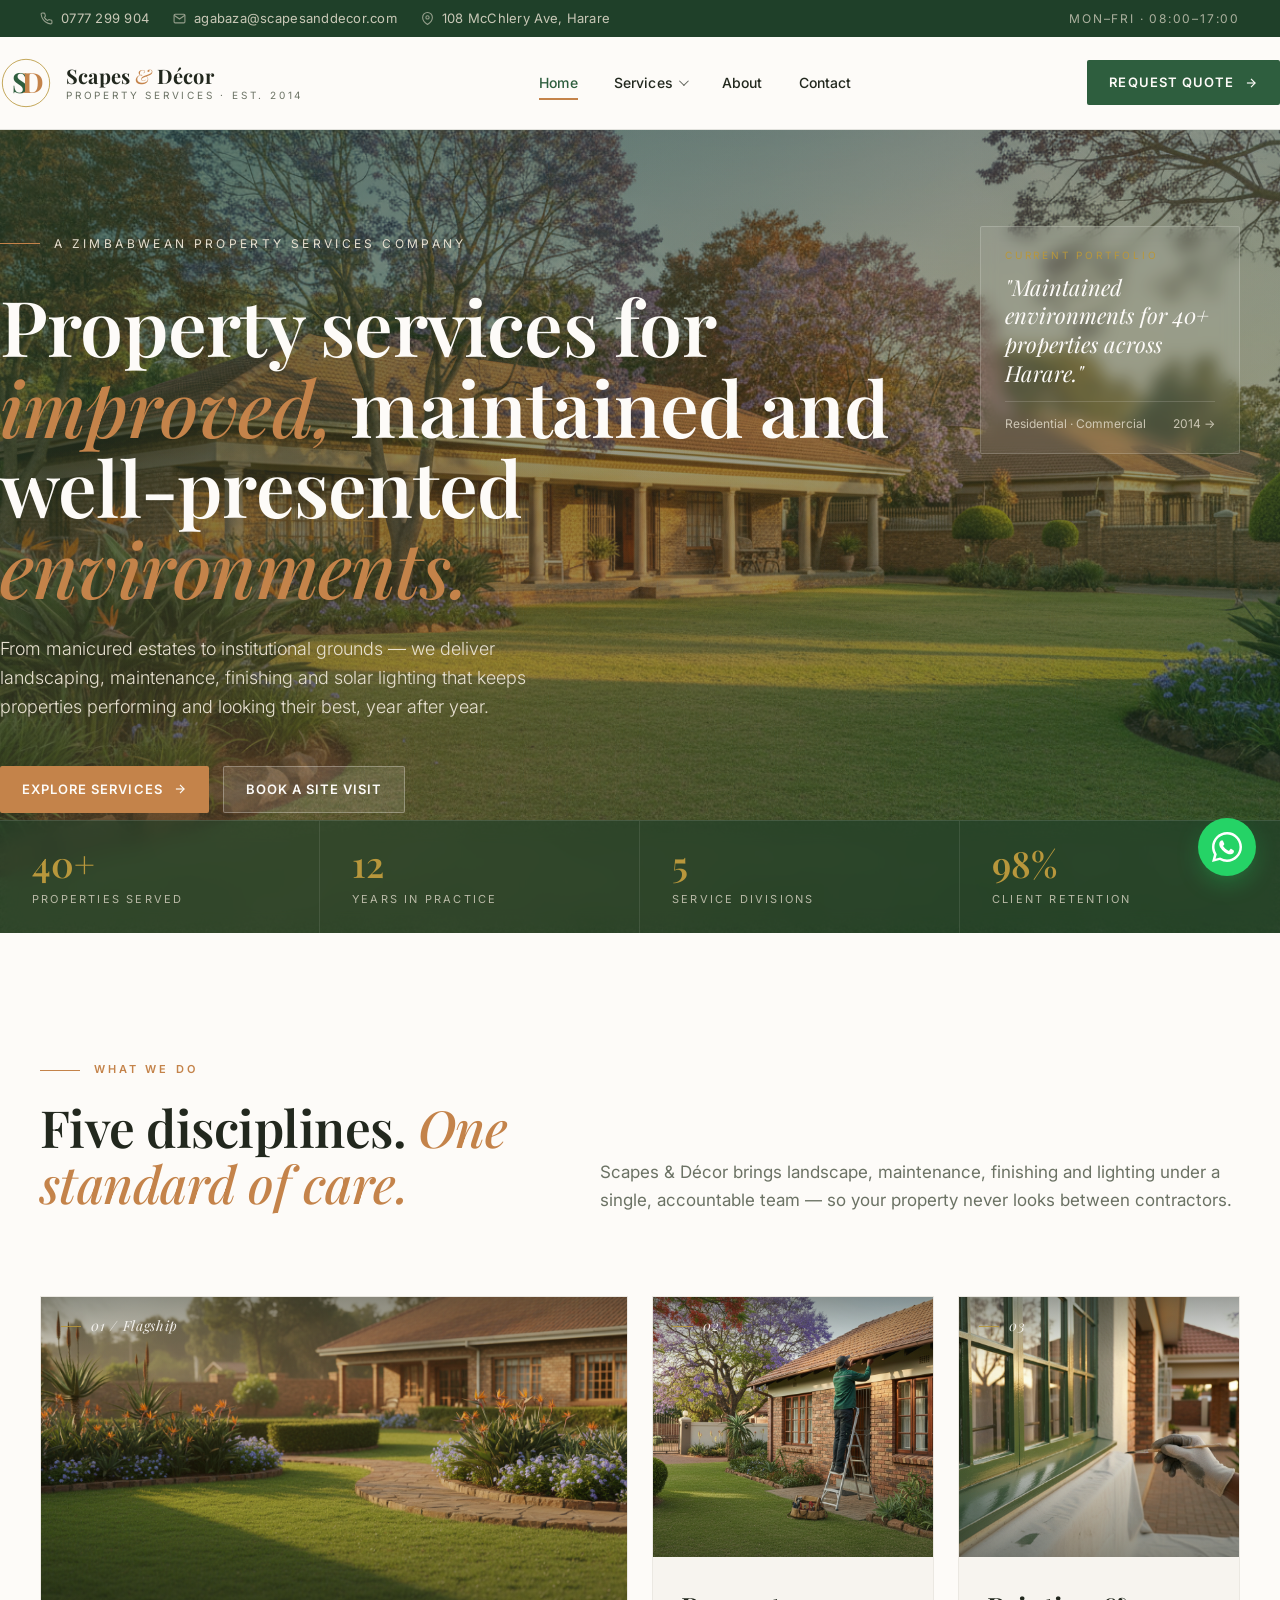
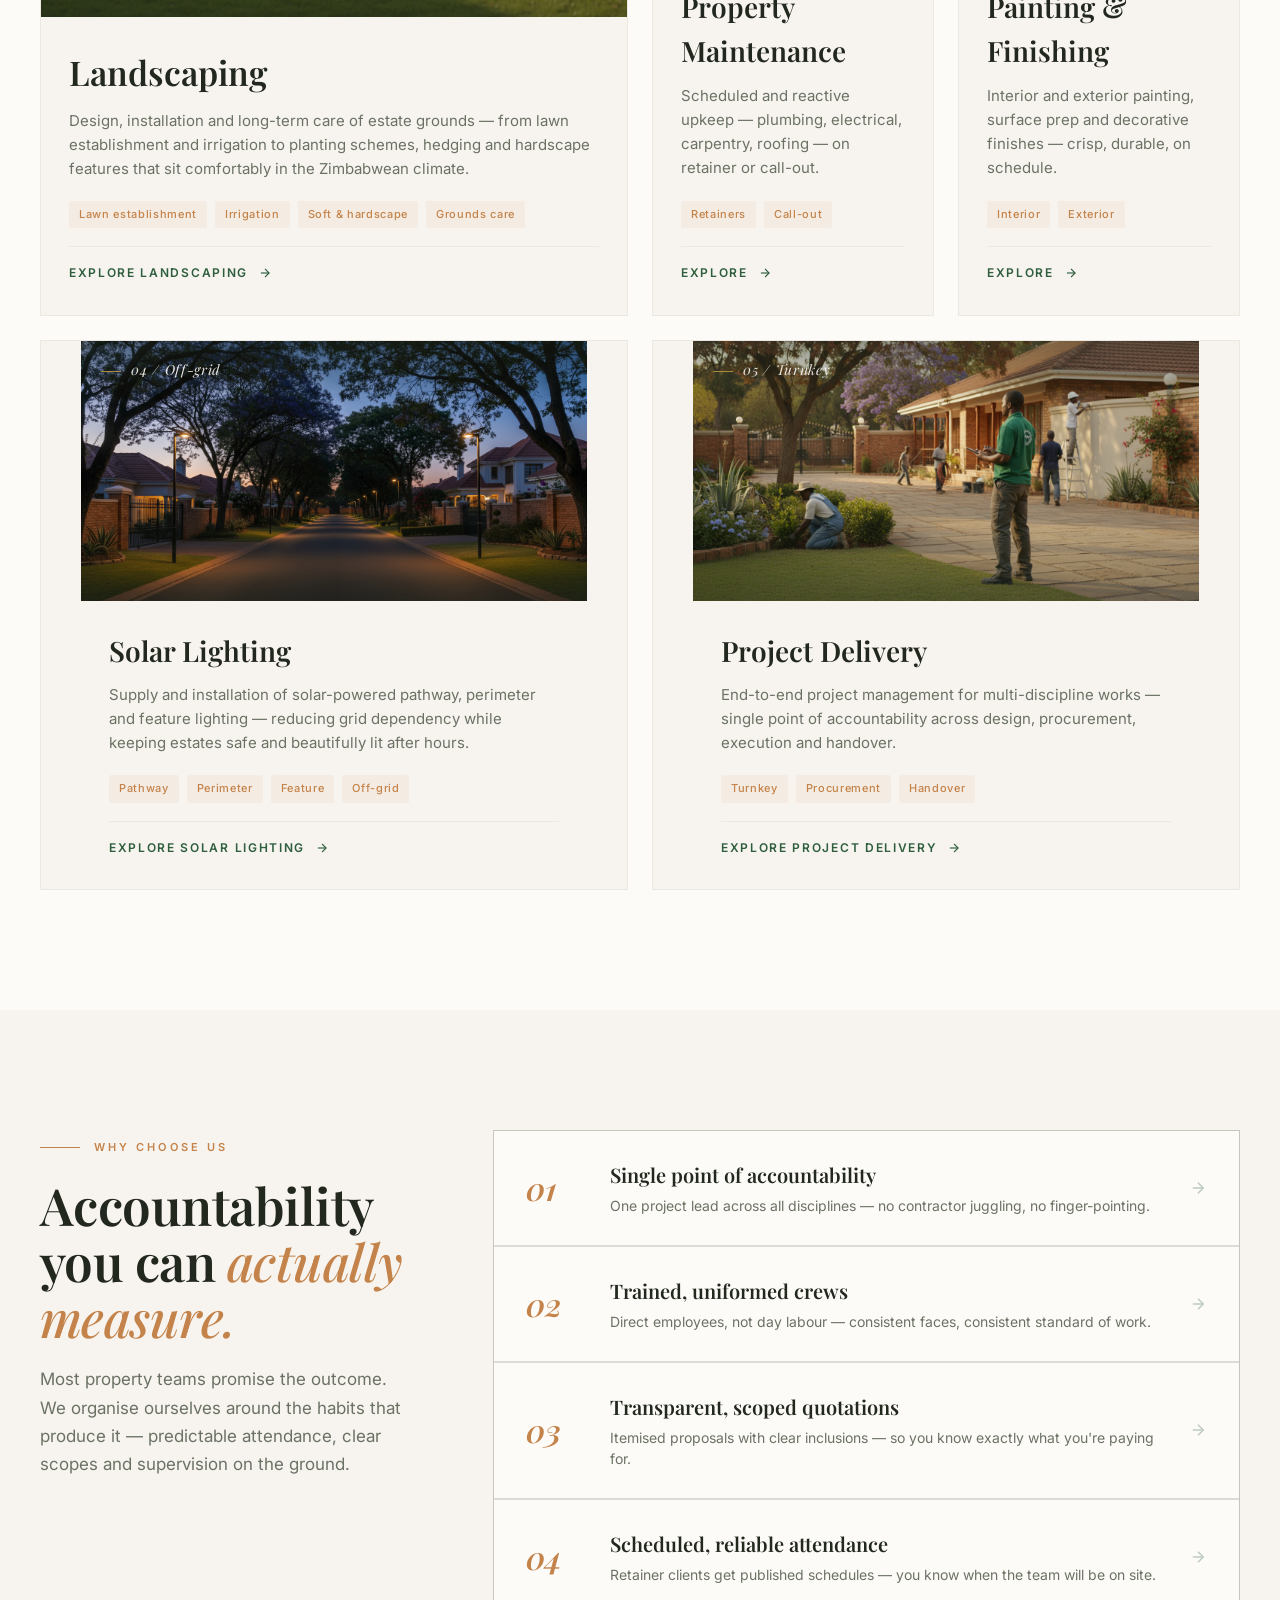
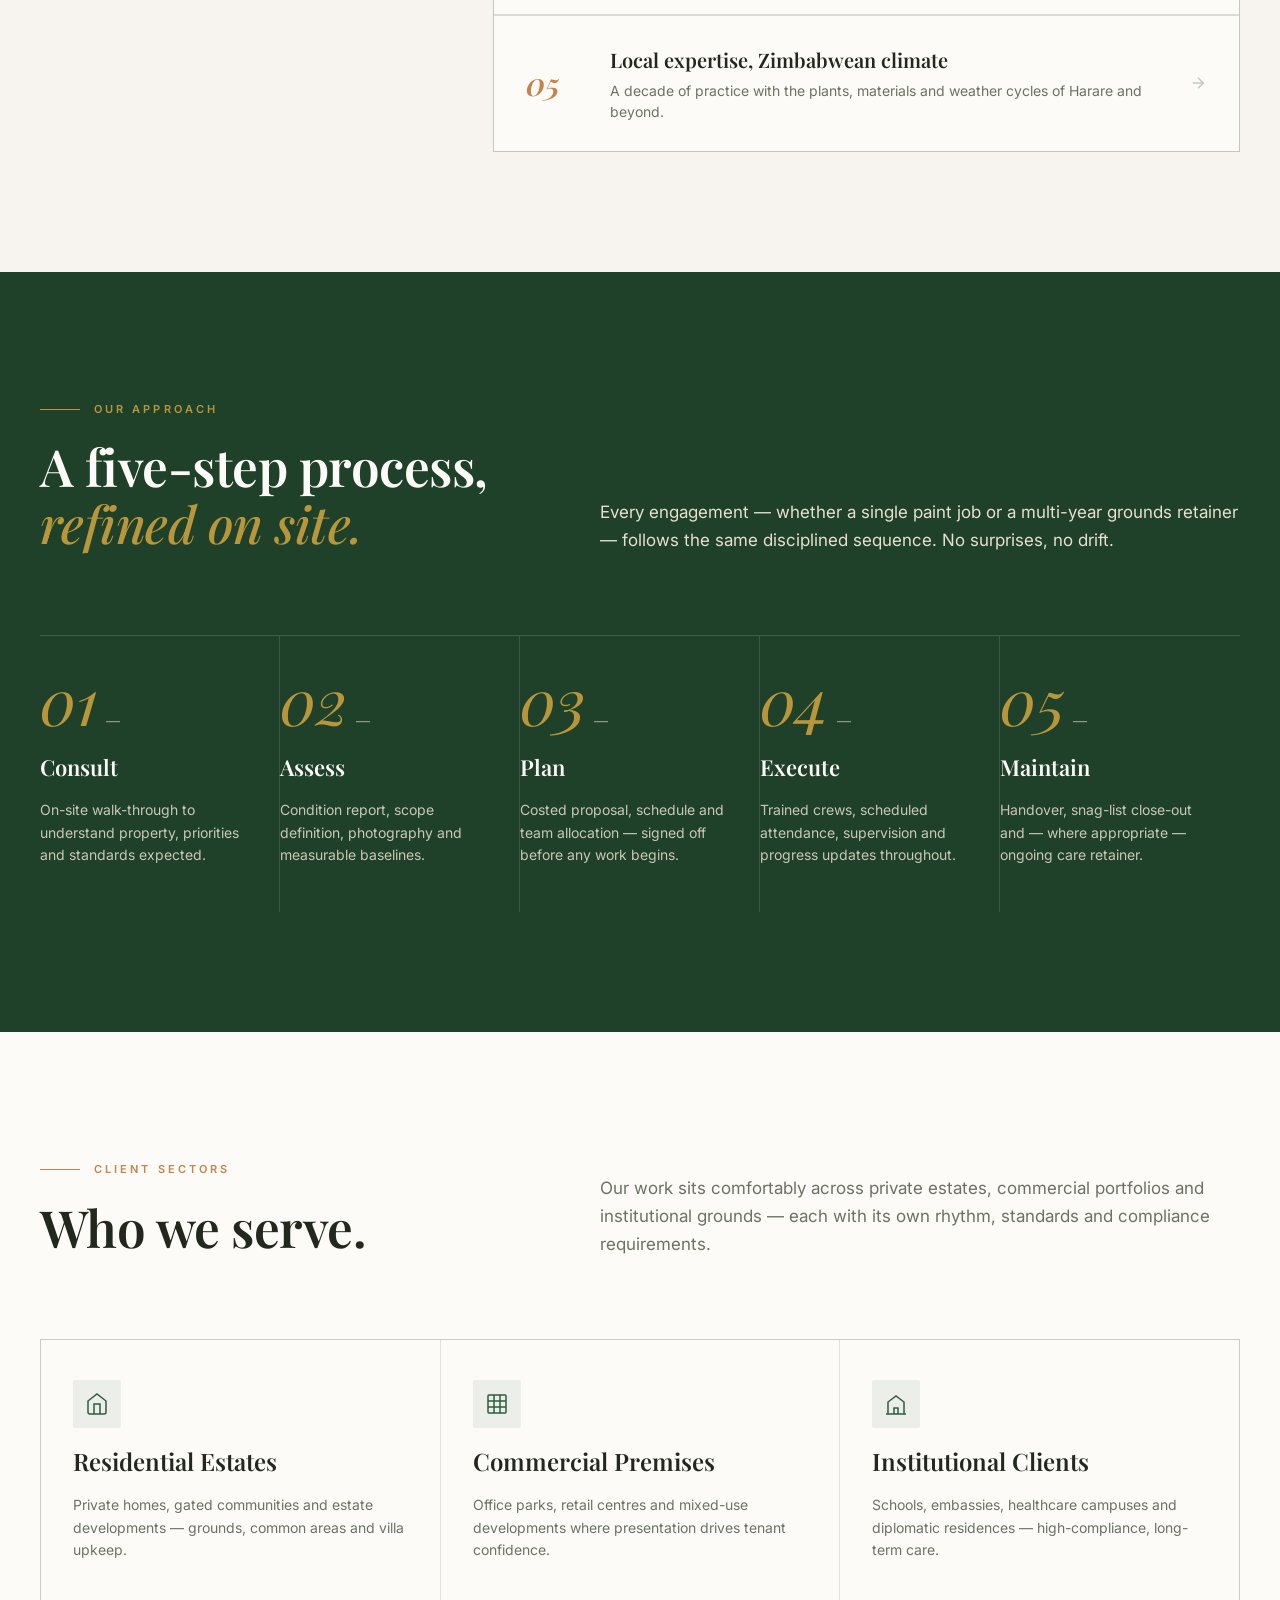
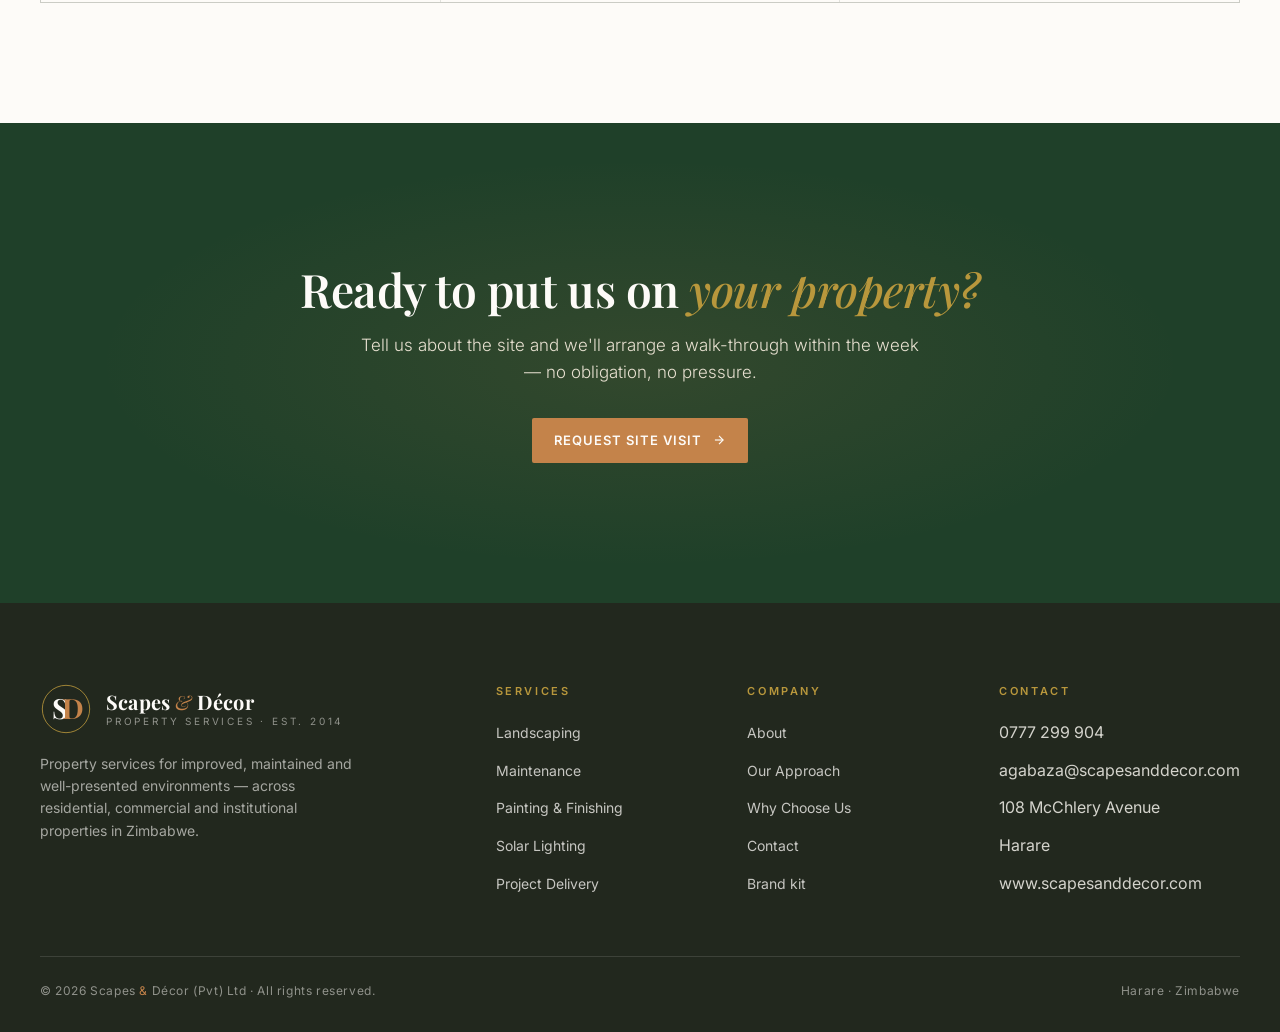
==== commit 88397661: "Add full multi-page Scapes & Décor website Expands the landing page into a complete multi-page site:" ====
--- a/index.html
+++ b/index.html
@@ -4,475 +4,58 @@
 <meta charset="utf-8" />
 <meta name="viewport" content="width=device-width, initial-scale=1" />
 <title>Scapes & Décor — Property Services</title>
+<meta name="description" content="Scapes & Décor is a Zimbabwean property services firm delivering landscaping, maintenance, painting & finishing, solar lighting and project delivery for residential estates, commercial premises and institutional clients across Harare." />
+<meta name="robots" content="index, follow" />
+<meta property="og:type" content="website" />
+<meta property="og:site_name" content="Scapes & Décor" />
+<meta property="og:title" content="Scapes & Décor — Property Services" />
+<meta property="og:description" content="Scapes & Décor is a Zimbabwean property services firm delivering landscaping, maintenance, painting & finishing, solar lighting and project delivery for residential estates, commercial premises and institutional clients across Harare." />
+<meta property="og:locale" content="en_ZW" />
+<meta name="twitter:card" content="summary_large_image" />
+<link rel="icon" type="image/svg+xml" href="favicon.svg">
+<link rel="apple-touch-icon" href="brand/favicon/apple-touch-icon.svg">
+<meta name="theme-color" content="#2E5E3E">
 <link rel="preconnect" href="https://fonts.googleapis.com">
 <link rel="preconnect" href="https://fonts.gstatic.com" crossorigin>
 <link href="https://fonts.googleapis.com/css2?family=Inter:wght@300;400;500;600;700&family=Playfair+Display:ital,wght@0,400;0,600;0,700;0,800;1,400;1,600;1,700&display=swap" rel="stylesheet">
-<style>
-  :root{
-    --forest:#2E5E3E;
-    --forest-deep:#1F4029;
-    --clay:#C4834A;
-    --gold:#B8973C;
-    --stone:#F7F4EF;
-    --linen:#FDFBF8;
-    --charcoal:#22281E;
-    --slate:#6B7264;
-    --line:rgba(34,40,30,.12);
-    --line-soft:rgba(34,40,30,.06);
-  }
-  *{box-sizing:border-box}
-  html,body{margin:0;padding:0}
-  body{
-    font-family:'Inter', system-ui, sans-serif;
-    font-size:16px;
-    line-height:1.6;
-    color:var(--charcoal);
-    background:var(--stone);
-    -webkit-font-smoothing:antialiased;
-  }
-  .serif{font-family:'Playfair Display', Georgia, serif}
-  .italic{font-style:italic}
-  .mono{font-family:ui-monospace, 'SF Mono', Menlo, monospace}
-  a{color:inherit;text-decoration:none}
-  img{max-width:100%;display:block}
-
-  .container{max-width:1280px;margin:0 auto;padding:0 40px}
-  .wide{max-width:1440px;margin:0 auto;padding:0 40px}
-
-  /* ===== Top Bar ===== */
-  .topbar{
-    background:var(--forest-deep);
-    color:#E7E0D0;
-    font-size:13px;
-    padding:8px 0;
-    letter-spacing:.02em;
-  }
-  .topbar-inner{display:flex;justify-content:space-between;align-items:center;gap:24px;flex-wrap:wrap}
-  .topbar-left{display:flex;gap:24px;align-items:center;flex-wrap:wrap}
-  .topbar-left span{display:inline-flex;align-items:center;gap:8px;opacity:.85}
-  .topbar-left svg{opacity:.7}
-  .topbar-right{display:flex;gap:18px;opacity:.7;font-size:12px;letter-spacing:.15em;text-transform:uppercase}
-
-  /* ===== Nav ===== */
-  nav.main{
-    background:var(--linen);
-    border-bottom:1px solid var(--line);
-    position:sticky;top:0;z-index:50;
-  }
-  .nav-inner{display:flex;align-items:center;justify-content:space-between;padding:20px 0}
-  .logo{display:flex;align-items:center;gap:14px}
-  .logo-mark{
-    width:52px;height:52px;
-    display:block;
-    flex-shrink:0;
-  }
-  .logo-mark svg{width:100%;height:100%;display:block}
-  .logo-text{display:flex;flex-direction:column;line-height:1}
-  .logo-name{font-family:'Playfair Display', serif;font-size:20px;font-weight:700;color:var(--charcoal);letter-spacing:.01em}
-  .logo-name em{color:var(--clay);font-style:italic;font-weight:400}
-  .logo-sub{font-size:10px;letter-spacing:.28em;color:var(--slate);text-transform:uppercase;margin-top:4px}
-
-  .nav-links{display:flex;gap:36px;list-style:none;margin:0;padding:0}
-  .nav-links a{
-    font-size:14px;color:var(--charcoal);font-weight:500;
-    padding:8px 0;position:relative;letter-spacing:.01em;
-    transition:color .2s;
-  }
-  .nav-links a:hover{color:var(--forest)}
-  .nav-links a.active{color:var(--forest)}
-  .nav-links a.active::after{
-    content:"";position:absolute;left:0;right:0;bottom:-2px;
-    height:2px;background:var(--clay);
-  }
-
-  .btn{
-    display:inline-flex;align-items:center;gap:10px;
-    padding:12px 22px;
-    font-family:'Inter',sans-serif;font-size:13px;font-weight:600;
-    letter-spacing:.08em;text-transform:uppercase;
-    border-radius:2px;cursor:pointer;
-    transition:all .2s;border:none;
-  }
-  .btn-primary{background:var(--forest);color:var(--linen)}
-  .btn-primary:hover{background:var(--forest-deep)}
-  .btn-outline{background:transparent;color:var(--charcoal);border:1px solid var(--charcoal)}
-  .btn-outline:hover{background:var(--charcoal);color:var(--linen)}
-  .btn-light{background:rgba(253,251,248,.1);color:var(--linen);border:1px solid rgba(253,251,248,.3)}
-  .btn-light:hover{background:var(--linen);color:var(--forest)}
-  .btn-clay{background:var(--clay);color:var(--linen)}
-  .btn-clay:hover{background:#a96e38}
-  .btn svg{width:14px;height:14px}
-
-  /* ===== Hero ===== */
-  .hero{
-    position:relative;
-    min-height:720px;
-    overflow:hidden;
-    background:var(--forest-deep);
-  }
-  .hero-bg{
-    position:absolute;inset:0;
-    background:
-      linear-gradient(135deg, rgba(31,64,41,.82), rgba(34,40,30,.55) 50%, rgba(31,64,41,.35)),
-      repeating-linear-gradient(115deg, #2E5E3E 0 14px, #264E33 14px 28px, #335E45 28px 46px, #3F6A51 46px 64px, #2E5E3E 64px 90px);
-  }
-  .hero-bg::before{
-    content:"";position:absolute;inset:0;
-    background:
-      radial-gradient(ellipse at 20% 80%, rgba(196,131,74,.18), transparent 45%),
-      radial-gradient(ellipse at 85% 20%, rgba(184,151,60,.15), transparent 40%);
-  }
-  .hero-inner{
-    position:relative;z-index:2;
-    padding:96px 0 120px;
-    color:var(--linen);
-  }
-  .hero-eyebrow{
-    display:inline-flex;align-items:center;gap:14px;
-    font-size:12px;letter-spacing:.28em;text-transform:uppercase;
-    color:#E7E0D0;margin-bottom:32px;
-  }
-  .hero-eyebrow .bar{width:40px;height:1px;background:var(--clay)}
-  .hero-title{
-    font-family:'Playfair Display', serif;
-    font-size:clamp(44px, 6vw, 78px);
-    line-height:1.05;
-    font-weight:600;
-    margin:0 0 28px;
-    max-width:960px;
-    letter-spacing:-.01em;
-  }
-  .hero-title em{color:var(--clay);font-weight:500}
-  .hero-sub{
-    font-size:18px;line-height:1.6;
-    color:#E7E0D0;
-    max-width:560px;margin:0 0 44px;
-    font-weight:300;
-  }
-  .hero-cta{display:flex;gap:14px;flex-wrap:wrap}
-
-  .hero-badge{
-    position:absolute;right:40px;top:96px;
-    background:rgba(253,251,248,.08);
-    backdrop-filter:blur(8px);
-    border:1px solid rgba(253,251,248,.18);
-    padding:20px 24px;border-radius:2px;
-    color:var(--linen);width:260px;z-index:3;
-  }
-  .hero-badge-label{font-size:10px;letter-spacing:.28em;text-transform:uppercase;color:var(--gold);margin-bottom:10px}
-  .hero-badge-title{font-family:'Playfair Display',serif;font-size:22px;font-style:italic;line-height:1.3;margin-bottom:14px;color:var(--linen)}
-  .hero-badge-meta{font-size:12px;color:#E7E0D0;opacity:.8;border-top:1px solid rgba(253,251,248,.2);padding-top:12px;display:flex;justify-content:space-between}
-
-  .hero-metrics{
-    position:absolute;left:0;right:0;bottom:0;z-index:3;
-    display:grid;grid-template-columns:repeat(4,1fr);
-    background:rgba(31,64,41,.65);
-    backdrop-filter:blur(10px);
-    border-top:1px solid rgba(253,251,248,.12);
-  }
-  .hero-metric{
-    padding:24px 32px;
-    color:var(--linen);
-    border-right:1px solid rgba(253,251,248,.1);
-    display:flex;flex-direction:column;gap:4px;
-  }
-  .hero-metric:last-child{border-right:none}
-  .hero-metric-num{font-family:'Playfair Display',serif;font-size:36px;font-weight:600;color:var(--gold);line-height:1}
-  .hero-metric-lbl{font-size:11px;letter-spacing:.2em;text-transform:uppercase;color:#E7E0D0;opacity:.75;margin-top:6px}
-
-  /* ===== Section scaffolding ===== */
-  section{padding:120px 0;position:relative}
-  .section-label{
-    display:inline-flex;align-items:center;gap:14px;
-    font-size:11px;letter-spacing:.28em;text-transform:uppercase;
-    color:var(--clay);font-weight:600;margin-bottom:20px;
-  }
-  .section-label .bar{width:40px;height:1px;background:var(--clay)}
-  .section-title{
-    font-family:'Playfair Display',serif;
-    font-size:clamp(36px, 4vw, 54px);
-    line-height:1.1;font-weight:600;
-    margin:0 0 20px;max-width:780px;
-    letter-spacing:-.01em;
-  }
-  .section-title em{color:var(--clay);font-weight:500}
-  .section-intro{font-size:17px;color:var(--slate);max-width:640px;line-height:1.65}
-
-  .section-header{display:flex;justify-content:space-between;align-items:end;gap:40px;margin-bottom:64px}
-
-  /* ===== Services ===== */
-  #services{background:var(--linen)}
-  .services-grid{
-    display:grid;grid-template-columns:repeat(12,1fr);gap:24px;
-  }
-  .service-card{
-    background:var(--stone);
-    border:1px solid var(--line-soft);
-    overflow:hidden;
-    position:relative;
-    display:flex;flex-direction:column;
-    transition:transform .3s, box-shadow .3s;
-    cursor:pointer;
-  }
-  .service-card:hover{transform:translateY(-4px);box-shadow:0 20px 40px -20px rgba(34,40,30,.25)}
-  .service-card.big{grid-column:span 6;min-height:520px}
-  .service-card.small{grid-column:span 3;min-height:440px}
-  .service-card.wide{grid-column:span 6;min-height:440px}
-
-  .service-img{
-    position:relative;height:260px;overflow:hidden;
-    background:var(--forest);
-  }
-  .service-card.big .service-img{height:320px}
-  .svg-ph{
-    width:100%;height:100%;
-    display:grid;place-items:center;
-    font-family:ui-monospace,monospace;font-size:10px;
-    color:rgba(253,251,248,.45);letter-spacing:.1em;
-    text-align:center;padding:0 20px;
-  }
-  .ph-landscape{background:
-    repeating-linear-gradient(108deg, #2E5E3E 0 8px, #3A6B48 8px 18px, #466f4f 18px 32px, #2E5E3E 32px 48px);}
-  .ph-maint{background:
-    repeating-linear-gradient(92deg, #6B7264 0 10px, #7d8278 10px 22px, #5e655b 22px 36px);}
-  .ph-paint{background:
-    repeating-linear-gradient(122deg, #C4834A 0 8px, #b57338 8px 18px, #d59461 18px 34px, #C4834A 34px 52px);}
-  .ph-solar{background:
-    repeating-linear-gradient(180deg, #1F4029 0 6px, #2E5E3E 6px 14px, #B8973C 14px 15px, #2E5E3E 15px 28px);}
-  .ph-project{background:
-    repeating-linear-gradient(80deg, #22281E 0 12px, #2f352b 12px 24px, #3b4237 24px 38px);}
-
-  .service-img::after{
-    content:"";position:absolute;inset:0;
-    background:linear-gradient(180deg, transparent 50%, rgba(34,40,30,.4));
-    pointer-events:none;
-  }
-
-  .service-num{
-    position:absolute;top:18px;left:20px;
-    font-family:'Playfair Display',serif;font-size:14px;font-style:italic;
-    color:var(--linen);opacity:.9;z-index:2;letter-spacing:.05em;
-  }
-  .service-num::before{content:"";display:inline-block;width:20px;height:1px;background:var(--gold);vertical-align:middle;margin-right:10px}
-
-  .service-body{padding:28px 28px 32px;flex:1;display:flex;flex-direction:column}
-  .service-name{
-    font-family:'Playfair Display',serif;
-    font-size:28px;font-weight:600;margin:0 0 10px;
-    color:var(--charcoal);
-  }
-  .service-card.big .service-name{font-size:34px}
-  .service-desc{color:var(--slate);font-size:15px;line-height:1.6;margin:0 0 20px;flex:1}
-  .service-tags{display:flex;flex-wrap:wrap;gap:8px;margin-bottom:18px}
-  .service-tag{
-    font-size:11px;letter-spacing:.06em;
-    padding:5px 10px;
-    background:rgba(196,131,74,.08);
-    color:var(--clay);border-radius:2px;
-    font-weight:500;
-  }
-  .service-link{
-    display:inline-flex;align-items:center;gap:10px;
-    font-size:12px;letter-spacing:.14em;text-transform:uppercase;
-    color:var(--forest);font-weight:600;
-    padding-top:16px;border-top:1px solid var(--line-soft);
-  }
-  .service-link svg{width:14px;height:14px;transition:transform .2s}
-  .service-card:hover .service-link svg{transform:translateX(4px)}
-
-  /* ===== About ===== */
-  #about{background:var(--stone);overflow:hidden}
-  .about-grid{display:grid;grid-template-columns:1fr 1fr;gap:80px;align-items:center}
-  .about-visual{
-    position:relative;
-    aspect-ratio:4/5;
-    background:var(--forest);
-    overflow:hidden;
-  }
-  .about-visual .svg-ph{
-    background:
-      linear-gradient(135deg, rgba(31,64,41,.3), transparent),
-      repeating-linear-gradient(98deg, #2E5E3E 0 18px, #3a6b48 18px 38px, #264E33 38px 62px, #466f4f 62px 88px);
-  }
-  .about-stamp{
-    position:absolute;bottom:24px;right:24px;
-    background:var(--linen);
-    padding:20px 24px;
-    max-width:260px;
-  }
-  .about-stamp-year{font-family:'Playfair Display',serif;font-style:italic;font-size:42px;font-weight:600;color:var(--forest);line-height:1}
-  .about-stamp-txt{font-size:12px;color:var(--slate);letter-spacing:.1em;text-transform:uppercase;margin-top:8px;border-top:1px solid var(--line);padding-top:10px}
-
-  .vm-grid{display:grid;grid-template-columns:1fr 1fr;gap:32px;margin-top:40px}
-  .vm-card{
-    background:var(--linen);
-    padding:32px 28px;
-    border-top:3px solid var(--clay);
-  }
-  .vm-card.gold{border-top-color:var(--gold)}
-  .vm-label{font-size:11px;letter-spacing:.28em;text-transform:uppercase;color:var(--slate);margin-bottom:12px;font-weight:600}
-  .vm-text{font-family:'Playfair Display',serif;font-style:italic;font-size:18px;line-height:1.5;color:var(--charcoal);margin:0}
-
-  .about-quote{
-    font-family:'Playfair Display',serif;font-style:italic;
-    font-size:22px;line-height:1.5;color:var(--charcoal);
-    padding:0 0 0 24px;border-left:2px solid var(--clay);
-    margin:32px 0 0;
-  }
-
-  /* ===== Approach ===== */
-  #approach{background:var(--forest-deep);color:var(--linen);overflow:hidden}
-  #approach .section-title{color:var(--linen)}
-  #approach .section-title em{color:var(--gold)}
-  #approach .section-intro{color:#E7E0D0}
-  #approach .section-label{color:var(--gold)}
-  #approach .section-label .bar{background:var(--gold)}
-
-  .steps{
-    display:grid;grid-template-columns:repeat(5,1fr);
-    gap:0;
-    border-top:1px solid rgba(253,251,248,.15);
-    margin-top:40px;
-  }
-  .step{
-    padding:32px 24px 32px 0;
-    border-right:1px solid rgba(253,251,248,.12);
-    position:relative;
-  }
-  .step:last-child{border-right:none}
-  .step-num{
-    font-family:'Playfair Display',serif;
-    font-size:64px;font-style:italic;font-weight:400;
-    color:var(--gold);line-height:1;margin-bottom:18px;
-    display:flex;align-items:baseline;gap:8px;
-  }
-  .step-num sup{font-size:14px;color:#E7E0D0;font-style:normal;font-family:'Inter',sans-serif;letter-spacing:.2em;opacity:.6}
-  .step-title{font-family:'Playfair Display',serif;font-size:22px;font-weight:600;margin:0 0 10px;color:var(--linen)}
-  .step-desc{font-size:14px;color:#E7E0D0;line-height:1.6;opacity:.85}
-
-  /* ===== Sectors ===== */
-  #sectors{background:var(--linen)}
-  .sectors-grid{display:grid;grid-template-columns:repeat(3,1fr);gap:1px;background:var(--line);margin-top:40px;border:1px solid var(--line)}
-  .sector{background:var(--linen);padding:40px 32px;display:flex;flex-direction:column;gap:14px;min-height:240px;transition:background .2s}
-  .sector:hover{background:var(--stone)}
-  .sector-icon{
-    width:48px;height:48px;
-    display:grid;place-items:center;
-    background:rgba(46,94,62,.08);color:var(--forest);
-    border-radius:2px;
-  }
-  .sector-icon svg{width:24px;height:24px;stroke-width:1.5}
-  .sector-name{font-family:'Playfair Display',serif;font-size:24px;font-weight:600;margin:0;color:var(--charcoal)}
-  .sector-desc{font-size:14px;color:var(--slate);line-height:1.6;margin:0}
-
-  /* ===== Why Choose Us ===== */
-  #why{background:var(--stone)}
-  .why-grid{display:grid;grid-template-columns:1fr 2fr;gap:80px;align-items:start}
-  .why-list{display:grid;gap:2px;background:var(--line);border:1px solid var(--line)}
-  .why-item{
-    background:var(--linen);
-    padding:28px 32px;
-    display:grid;grid-template-columns:60px 1fr auto;gap:24px;align-items:center;
-    transition:background .2s;
-  }
-  .why-item:hover{background:#fffdf7}
-  .why-num{font-family:'Playfair Display',serif;font-style:italic;font-size:32px;color:var(--clay);font-weight:600;line-height:1}
-  .why-text h4{font-family:'Playfair Display',serif;font-size:20px;font-weight:600;margin:0 0 4px;color:var(--charcoal)}
-  .why-text p{font-size:14px;color:var(--slate);margin:0;line-height:1.55}
-  .why-arrow{color:var(--forest);opacity:.3}
-
-  /* ===== Contact ===== */
-  #contact{background:var(--linen);padding:120px 0 0}
-  .contact-grid{display:grid;grid-template-columns:1fr 1fr;gap:80px;align-items:start}
-  .contact-form{display:grid;gap:20px;margin-top:32px}
-  .form-row{display:grid;grid-template-columns:1fr 1fr;gap:16px}
-  .field label{display:block;font-size:11px;letter-spacing:.2em;text-transform:uppercase;color:var(--slate);margin-bottom:8px;font-weight:600}
-  .field input, .field select, .field textarea{
-    width:100%;padding:14px 16px;
-    border:1px solid var(--line);background:var(--stone);
-    font-family:'Inter',sans-serif;font-size:15px;
-    color:var(--charcoal);border-radius:2px;
-    transition:border-color .2s;
-  }
-  .field input:focus, .field select:focus, .field textarea:focus{outline:none;border-color:var(--forest)}
-  .field textarea{resize:vertical;min-height:120px;font-family:'Inter',sans-serif}
-
-  .contact-info{display:grid;gap:4px;margin-top:32px}
-  .ci{
-    padding:22px 0;border-bottom:1px solid var(--line);
-    display:grid;grid-template-columns:120px 1fr;align-items:baseline;gap:20px;
-  }
-  .ci:last-child{border-bottom:none}
-  .ci-label{font-size:11px;letter-spacing:.2em;text-transform:uppercase;color:var(--slate);font-weight:600}
-  .ci-value{font-family:'Playfair Display',serif;font-size:22px;color:var(--charcoal);font-weight:500}
-  .ci-value.small{font-size:18px}
-
-  .map-strip{
-    margin-top:100px;
-    height:280px;
-    background:
-      linear-gradient(180deg, rgba(247,244,239,.3), rgba(247,244,239,.9)),
-      repeating-linear-gradient(45deg, #F7F4EF 0 40px, #EFE8DB 40px 42px, #F7F4EF 42px 80px),
-      repeating-linear-gradient(-45deg, transparent 0 60px, rgba(107,114,100,.08) 60px 62px);
-    position:relative;border-top:1px solid var(--line);border-bottom:1px solid var(--line);
-  }
-  .map-pin{
-    position:absolute;left:50%;top:45%;transform:translate(-50%,-100%);
-    display:flex;flex-direction:column;align-items:center;gap:8px;
-  }
-  .map-pin-marker{
-    width:24px;height:24px;border-radius:50%;
-    background:var(--clay);
-    box-shadow:0 0 0 6px rgba(196,131,74,.25), 0 4px 12px rgba(34,40,30,.2);
-  }
-  .map-pin-label{
-    background:var(--linen);padding:8px 14px;
-    font-size:12px;font-weight:600;letter-spacing:.08em;
-    color:var(--charcoal);
-    box-shadow:0 4px 12px rgba(34,40,30,.12);
-  }
-
-  /* ===== Footer ===== */
-  footer{background:var(--charcoal);color:#D4D3CC;padding:80px 0 32px}
-  .footer-grid{display:grid;grid-template-columns:2fr 1fr 1fr 1fr;gap:48px;margin-bottom:60px}
-  .footer-brand .logo-name{color:var(--linen)}
-  .footer-brand .logo-sub{color:rgba(253,251,248,.5)}
-  .footer-brand p{font-size:14px;color:rgba(253,251,248,.6);margin:18px 0 0;line-height:1.6;max-width:320px}
-  .footer-col h5{font-family:'Inter',sans-serif;font-size:11px;letter-spacing:.24em;text-transform:uppercase;color:var(--gold);margin:0 0 20px;font-weight:600}
-  .footer-col ul{list-style:none;padding:0;margin:0;display:grid;gap:12px}
-  .footer-col a{font-size:14px;color:rgba(253,251,248,.75);transition:color .2s}
-  .footer-col a:hover{color:var(--linen)}
-  .footer-bar{border-top:1px solid rgba(253,251,248,.12);padding-top:24px;display:flex;justify-content:space-between;flex-wrap:wrap;gap:16px;font-size:12px;color:rgba(253,251,248,.5);letter-spacing:.05em}
-  .footer-bar em{color:var(--clay);font-style:normal}
-
-  @media (max-width:980px){
-    .nav-links{display:none}
-    .about-grid,.contact-grid,.why-grid{grid-template-columns:1fr;gap:48px}
-    .services-grid .service-card{grid-column:span 12}
-    .steps{grid-template-columns:repeat(2,1fr)}
-    .sectors-grid,.footer-grid{grid-template-columns:1fr 1fr}
-    .hero-metrics{grid-template-columns:1fr 1fr}
-    .hero-badge{display:none}
-  }
-</style>
+<link rel="stylesheet" href="assets/styles.css">
+<script type="application/ld+json">
+{
+  "@context": "https://schema.org",
+  "@type": "LocalBusiness",
+  "name": "Scapes & Décor (Pvt) Ltd",
+  "description": "Zimbabwean property services — landscaping, maintenance, painting & finishing, solar lighting and project delivery.",
+  "url": "https://www.scapesanddecor.com",
+  "telephone": "+263777299904",
+  "email": "agabaza@scapesanddecor.com",
+  "address": {
+    "@type": "PostalAddress",
+    "streetAddress": "108 McChlery Avenue",
+    "addressLocality": "Harare",
+    "addressCountry": "ZW"
+  },
+  "foundingDate": "2014",
+  "areaServed": "Zimbabwe",
+  "openingHours": "Mo-Fr 08:00-17:00"
+}
+</script>
 </head>
 <body>
 
-<!-- ===== Top Bar ===== -->
 <div class="topbar">
   <div class="container topbar-inner">
     <div class="topbar-left">
-      <span>
+      <a href="tel:+263777299904">
         <svg width="13" height="13" viewBox="0 0 24 24" fill="none" stroke="currentColor" stroke-width="2"><path d="M22 16.92v3a2 2 0 0 1-2.18 2 19.86 19.86 0 0 1-8.63-3.07 19.5 19.5 0 0 1-6-6 19.86 19.86 0 0 1-3.07-8.67A2 2 0 0 1 4.11 2h3a2 2 0 0 1 2 1.72 12.84 12.84 0 0 0 .7 2.81 2 2 0 0 1-.45 2.11L8.09 9.91a16 16 0 0 0 6 6l1.27-1.27a2 2 0 0 1 2.11-.45 12.84 12.84 0 0 0 2.81.7A2 2 0 0 1 22 16.92z"/></svg>
         0777 299 904
-      </span>
-      <span>
+      </a>
+      <a href="mailto:agabaza@scapesanddecor.com">
         <svg width="13" height="13" viewBox="0 0 24 24" fill="none" stroke="currentColor" stroke-width="2"><path d="M4 4h16c1.1 0 2 .9 2 2v12c0 1.1-.9 2-2 2H4c-1.1 0-2-.9-2-2V6c0-1.1.9-2 2-2z"/><polyline points="22,6 12,13 2,6"/></svg>
         agabaza@scapesanddecor.com
-      </span>
+      </a>
       <span>
         <svg width="13" height="13" viewBox="0 0 24 24" fill="none" stroke="currentColor" stroke-width="2"><path d="M21 10c0 7-9 13-9 13s-9-6-9-13a9 9 0 0 1 18 0z"/><circle cx="12" cy="10" r="3"/></svg>
-        108 McIlwraith Ave, Eastlea, Harare
+        108 McChlery Ave, Harare
       </span>
     </div>
     <div class="topbar-right">
@@ -481,22 +64,14 @@
   </div>
 </div>
 
-<!-- ===== Nav ===== -->
 <nav class="main">
   <div class="container nav-inner">
     <div class="logo">
       <div class="logo-mark">
         <svg viewBox="0 0 56 56" fill="none" xmlns="http://www.w3.org/2000/svg" aria-label="Scapes & Décor mark">
-          <circle cx="28" cy="28" r="26" stroke="#2E5E3E" stroke-width="1" opacity="0.35"/>
-          <circle cx="28" cy="28" r="23" stroke="#2E5E3E" stroke-width="0.6" opacity="0.2"/>
-          <path d="M 16 40 L 16 26 L 28 16 L 40 26 L 40 40 Z" fill="#2E5E3E"/>
-          <rect x="34" y="19" width="2.6" height="5.2" fill="#2E5E3E"/>
-          <path d="M 25 40 L 25 32 Q 25 30, 28 30 Q 31 30, 31 32 L 31 40 Z" fill="#C4834A"/>
-          <rect x="19" y="29" width="3.4" height="3.4" fill="#B8973C"/>
-          <rect x="33.6" y="29" width="3.4" height="3.4" fill="#B8973C"/>
-          <path d="M 16 26 L 28 16 L 40 26" stroke="#B8973C" stroke-width="0.8" fill="none" stroke-linejoin="round"/>
-          <line x1="10" y1="41.5" x2="46" y2="41.5" stroke="#22281E" stroke-width="0.9"/>
-          <line x1="14" y1="44" x2="42" y2="44" stroke="#C4834A" stroke-width="0.6" opacity="0.8"/>
+          <circle cx="28" cy="28" r="25.5" stroke="#B8973C" stroke-width="0.9"/>
+          <text x="22" y="39" font-family="'Playfair Display', 'Didot', Georgia, serif" font-size="30" font-weight="700" fill="#2E5E3E" text-anchor="middle" aria-hidden="true">S</text>
+          <text x="35" y="39" font-family="'Playfair Display', 'Didot', Georgia, serif" font-size="30" font-weight="700" fill="#C4834A" text-anchor="middle" aria-hidden="true">D</text>
         </svg>
       </div>
       <div class="logo-text">
@@ -506,19 +81,25 @@
     </div>
     <ul class="nav-links">
       <li><a href="#top" class="active">Home</a></li>
-      <li><a href="#services">Services</a></li>
-      <li><a href="#about">About</a></li>
-      <li><a href="#approach">Approach</a></li>
-      <li><a href="#sectors">Sectors</a></li>
-      <li><a href="#contact">Contact</a></li>
+      <li class="has-dropdown">
+        <a href="#services">Services</a>
+        <ul class="dropdown">
+          <li><a href="services/landscaping.html"><span class="dd-num">01</span>Landscaping</a></li>
+          <li><a href="services/maintenance.html"><span class="dd-num">02</span>Property Maintenance</a></li>
+          <li><a href="services/painting.html"><span class="dd-num">03</span>Painting &amp; Finishing</a></li>
+          <li><a href="services/solar-lighting.html"><span class="dd-num">04</span>Solar Lighting</a></li>
+          <li><a href="services/project-delivery.html"><span class="dd-num">05</span>Project Delivery</a></li>
+        </ul>
+      </li>
+      <li><a href="about.html">About</a></li>
+      <li><a href="contact.html">Contact</a></li>
     </ul>
-    <a class="btn btn-primary" href="#contact">Request Quote
+    <a class="btn btn-primary" href="contact.html">Request Quote
       <svg viewBox="0 0 24 24" fill="none" stroke="currentColor" stroke-width="2"><line x1="5" y1="12" x2="19" y2="12"/><polyline points="12 5 19 12 12 19"/></svg>
     </a>
   </div>
 </nav>
 
-<!-- ===== Hero ===== -->
 <header class="hero" id="top">
   <div class="hero-bg"></div>
   <div class="container hero-inner">
@@ -532,7 +113,7 @@
       <a class="btn btn-clay" href="#services">Explore Services
         <svg viewBox="0 0 24 24" fill="none" stroke="currentColor" stroke-width="2"><line x1="5" y1="12" x2="19" y2="12"/><polyline points="12 5 19 12 12 19"/></svg>
       </a>
-      <a class="btn btn-light" href="#contact">Book a Site Visit</a>
+      <a class="btn btn-light" href="contact.html">Book a Site Visit</a>
     </div>
   </div>
 
@@ -550,7 +131,6 @@
   </div>
 </header>
 
-<!-- ===== Services ===== -->
 <section id="services">
   <div class="container">
     <div class="section-header">
@@ -563,213 +143,113 @@
 
     <div class="services-grid">
       <article class="service-card big">
-        <div class="service-img">
-          <div class="svg-ph ph-landscape">[ LANDSCAPING · lawn · beds · hardscape ]</div>
-          <div class="service-num">01 / Flagship</div>
-        </div>
-        <div class="service-body">
-          <h3 class="service-name">Landscaping</h3>
-          <p class="service-desc">Design, installation and long-term care of estate grounds — from lawn establishment and irrigation to planting schemes, hedging and hardscape features that sit comfortably in the Zimbabwean climate.</p>
-          <div class="service-tags">
-            <span class="service-tag">Lawn establishment</span>
-            <span class="service-tag">Irrigation</span>
-            <span class="service-tag">Soft & hardscape</span>
-            <span class="service-tag">Grounds care</span>
-          </div>
-          <a class="service-link" href="#">Explore Landscaping
-            <svg viewBox="0 0 24 24" fill="none" stroke="currentColor" stroke-width="2"><line x1="5" y1="12" x2="19" y2="12"/><polyline points="12 5 19 12 12 19"/></svg>
-          </a>
-        </div>
+        <a href="services/landscaping.html" style="display:contents">
+          <div class="service-img">
+            <div class="svg-ph ph-landscape">[ LANDSCAPING · lawn · beds · hardscape ]</div>
+            <div class="service-num">01 / Flagship</div>
+          </div>
+          <div class="service-body">
+            <h3 class="service-name">Landscaping</h3>
+            <p class="service-desc">Design, installation and long-term care of estate grounds — from lawn establishment and irrigation to planting schemes, hedging and hardscape features that sit comfortably in the Zimbabwean climate.</p>
+            <div class="service-tags">
+              <span class="service-tag">Lawn establishment</span>
+              <span class="service-tag">Irrigation</span>
+              <span class="service-tag">Soft & hardscape</span>
+              <span class="service-tag">Grounds care</span>
+            </div>
+            <span class="service-link">Explore Landscaping
+              <svg viewBox="0 0 24 24" fill="none" stroke="currentColor" stroke-width="2"><line x1="5" y1="12" x2="19" y2="12"/><polyline points="12 5 19 12 12 19"/></svg>
+            </span>
+          </div>
+        </a>
       </article>
 
       <article class="service-card small">
-        <div class="service-img">
-          <div class="svg-ph ph-maint">[ MAINTENANCE · handyman · repair ]</div>
-          <div class="service-num">02</div>
-        </div>
-        <div class="service-body">
-          <h3 class="service-name">Property Maintenance</h3>
-          <p class="service-desc">Scheduled and reactive upkeep — plumbing, electrical, carpentry, roofing — on retainer or call-out.</p>
-          <div class="service-tags">
-            <span class="service-tag">Retainers</span>
-            <span class="service-tag">Call-out</span>
-          </div>
-          <a class="service-link" href="#">Explore
-            <svg viewBox="0 0 24 24" fill="none" stroke="currentColor" stroke-width="2"><line x1="5" y1="12" x2="19" y2="12"/><polyline points="12 5 19 12 12 19"/></svg>
-          </a>
-        </div>
+        <a href="services/maintenance.html" style="display:contents">
+          <div class="service-img">
+            <div class="svg-ph ph-maint">[ MAINTENANCE · handyman · repair ]</div>
+            <div class="service-num">02</div>
+          </div>
+          <div class="service-body">
+            <h3 class="service-name">Property Maintenance</h3>
+            <p class="service-desc">Scheduled and reactive upkeep — plumbing, electrical, carpentry, roofing — on retainer or call-out.</p>
+            <div class="service-tags">
+              <span class="service-tag">Retainers</span>
+              <span class="service-tag">Call-out</span>
+            </div>
+            <span class="service-link">Explore
+              <svg viewBox="0 0 24 24" fill="none" stroke="currentColor" stroke-width="2"><line x1="5" y1="12" x2="19" y2="12"/><polyline points="12 5 19 12 12 19"/></svg>
+            </span>
+          </div>
+        </a>
       </article>
 
       <article class="service-card small">
-        <div class="service-img">
-          <div class="svg-ph ph-paint">[ PAINTING · interiors · exteriors ]</div>
-          <div class="service-num">03</div>
-        </div>
-        <div class="service-body">
-          <h3 class="service-name">Painting & Finishing</h3>
-          <p class="service-desc">Interior and exterior painting, surface prep and decorative finishes — crisp, durable, on schedule.</p>
-          <div class="service-tags">
-            <span class="service-tag">Interior</span>
-            <span class="service-tag">Exterior</span>
-          </div>
-          <a class="service-link" href="#">Explore
-            <svg viewBox="0 0 24 24" fill="none" stroke="currentColor" stroke-width="2"><line x1="5" y1="12" x2="19" y2="12"/><polyline points="12 5 19 12 12 19"/></svg>
-          </a>
-        </div>
+        <a href="services/painting.html" style="display:contents">
+          <div class="service-img">
+            <div class="svg-ph ph-paint">[ PAINTING · interiors · exteriors ]</div>
+            <div class="service-num">03</div>
+          </div>
+          <div class="service-body">
+            <h3 class="service-name">Painting & Finishing</h3>
+            <p class="service-desc">Interior and exterior painting, surface prep and decorative finishes — crisp, durable, on schedule.</p>
+            <div class="service-tags">
+              <span class="service-tag">Interior</span>
+              <span class="service-tag">Exterior</span>
+            </div>
+            <span class="service-link">Explore
+              <svg viewBox="0 0 24 24" fill="none" stroke="currentColor" stroke-width="2"><line x1="5" y1="12" x2="19" y2="12"/><polyline points="12 5 19 12 12 19"/></svg>
+            </span>
+          </div>
+        </a>
       </article>
 
       <article class="service-card wide">
-        <div class="service-img">
-          <div class="svg-ph ph-solar">[ SOLAR LIGHTING · pathways · perimeter · feature ]</div>
-          <div class="service-num">04 / Off-grid</div>
-        </div>
-        <div class="service-body">
-          <h3 class="service-name">Solar Lighting</h3>
-          <p class="service-desc">Supply and installation of solar-powered pathway, perimeter and feature lighting — reducing grid dependency while keeping estates safe and beautifully lit after hours.</p>
-          <div class="service-tags">
-            <span class="service-tag">Pathway</span>
-            <span class="service-tag">Perimeter</span>
-            <span class="service-tag">Feature</span>
-            <span class="service-tag">Off-grid</span>
-          </div>
-          <a class="service-link" href="#">Explore Solar Lighting
-            <svg viewBox="0 0 24 24" fill="none" stroke="currentColor" stroke-width="2"><line x1="5" y1="12" x2="19" y2="12"/><polyline points="12 5 19 12 12 19"/></svg>
-          </a>
-        </div>
+        <a href="services/solar-lighting.html" style="display:contents">
+          <div class="service-img">
+            <div class="svg-ph ph-solar">[ SOLAR LIGHTING · pathways · perimeter · feature ]</div>
+            <div class="service-num">04 / Off-grid</div>
+          </div>
+          <div class="service-body">
+            <h3 class="service-name">Solar Lighting</h3>
+            <p class="service-desc">Supply and installation of solar-powered pathway, perimeter and feature lighting — reducing grid dependency while keeping estates safe and beautifully lit after hours.</p>
+            <div class="service-tags">
+              <span class="service-tag">Pathway</span>
+              <span class="service-tag">Perimeter</span>
+              <span class="service-tag">Feature</span>
+              <span class="service-tag">Off-grid</span>
+            </div>
+            <span class="service-link">Explore Solar Lighting
+              <svg viewBox="0 0 24 24" fill="none" stroke="currentColor" stroke-width="2"><line x1="5" y1="12" x2="19" y2="12"/><polyline points="12 5 19 12 12 19"/></svg>
+            </span>
+          </div>
+        </a>
       </article>
 
       <article class="service-card wide">
-        <div class="service-img">
-          <div class="svg-ph ph-project">[ PROJECT DELIVERY · management · coordination ]</div>
-          <div class="service-num">05 / Turnkey</div>
-        </div>
-        <div class="service-body">
-          <h3 class="service-name">Project Delivery</h3>
-          <p class="service-desc">End-to-end project management for multi-discipline works — single point of accountability across design, procurement, execution and handover.</p>
-          <div class="service-tags">
-            <span class="service-tag">Turnkey</span>
-            <span class="service-tag">Procurement</span>
-            <span class="service-tag">Handover</span>
-          </div>
-          <a class="service-link" href="#">Explore Project Delivery
-            <svg viewBox="0 0 24 24" fill="none" stroke="currentColor" stroke-width="2"><line x1="5" y1="12" x2="19" y2="12"/><polyline points="12 5 19 12 12 19"/></svg>
-          </a>
-        </div>
+        <a href="services/project-delivery.html" style="display:contents">
+          <div class="service-img">
+            <div class="svg-ph ph-project">[ PROJECT DELIVERY · management · coordination ]</div>
+            <div class="service-num">05 / Turnkey</div>
+          </div>
+          <div class="service-body">
+            <h3 class="service-name">Project Delivery</h3>
+            <p class="service-desc">End-to-end project management for multi-discipline works — single point of accountability across design, procurement, execution and handover.</p>
+            <div class="service-tags">
+              <span class="service-tag">Turnkey</span>
+              <span class="service-tag">Procurement</span>
+              <span class="service-tag">Handover</span>
+            </div>
+            <span class="service-link">Explore Project Delivery
+              <svg viewBox="0 0 24 24" fill="none" stroke="currentColor" stroke-width="2"><line x1="5" y1="12" x2="19" y2="12"/><polyline points="12 5 19 12 12 19"/></svg>
+            </span>
+          </div>
+        </a>
       </article>
     </div>
   </div>
 </section>
 
-<!-- ===== About ===== -->
-<section id="about">
-  <div class="container about-grid">
-    <div class="about-visual">
-      <div class="svg-ph">[ TEAM & ESTATE · portrait-orientation photograph ]</div>
-      <div class="about-stamp">
-        <div class="about-stamp-year">2014</div>
-        <div class="about-stamp-txt">Founded in Harare</div>
-      </div>
-    </div>
-    <div>
-      <div class="section-label"><span class="bar"></span>About the Firm</div>
-      <h2 class="section-title">An estate-management firm built on <em>quiet competence.</em></h2>
-      <p class="section-intro">Scapes & Décor (Pvt) Ltd is a Zimbabwean property services company serving residential estates, commercial premises and institutional clients. We are practitioners first — the kind of team property owners keep on retainer for years.</p>
-
-      <blockquote class="about-quote">"We'd rather be the firm your estate manager trusts implicitly than the loudest name in the market."</blockquote>
-
-      <div class="vm-grid">
-        <div class="vm-card">
-          <div class="vm-label">Our Vision</div>
-          <p class="vm-text">To be Zimbabwe's most trusted name in integrated property services — setting the standard for maintained, well-presented environments.</p>
-        </div>
-        <div class="vm-card gold">
-          <div class="vm-label">Our Mission</div>
-          <p class="vm-text">To deliver grounded, accountable property services that protect asset value and elevate everyday experience.</p>
-        </div>
-      </div>
-    </div>
-  </div>
-</section>
-
-<!-- ===== Approach ===== -->
-<section id="approach">
-  <div class="container">
-    <div class="section-header">
-      <div>
-        <div class="section-label"><span class="bar"></span>Our Approach</div>
-        <h2 class="section-title">A five-step process, <em>refined on site.</em></h2>
-      </div>
-      <p class="section-intro">Every engagement — whether a single paint job or a multi-year grounds retainer — follows the same disciplined sequence. No surprises, no drift.</p>
-    </div>
-
-    <div class="steps">
-      <div class="step">
-        <div class="step-num">01<sup>—</sup></div>
-        <h3 class="step-title">Consult</h3>
-        <p class="step-desc">On-site walk-through to understand property, priorities and standards expected.</p>
-      </div>
-      <div class="step">
-        <div class="step-num">02<sup>—</sup></div>
-        <h3 class="step-title">Assess</h3>
-        <p class="step-desc">Condition report, scope definition, photography and measurable baselines.</p>
-      </div>
-      <div class="step">
-        <div class="step-num">03<sup>—</sup></div>
-        <h3 class="step-title">Plan</h3>
-        <p class="step-desc">Costed proposal, schedule and team allocation — signed off before any work begins.</p>
-      </div>
-      <div class="step">
-        <div class="step-num">04<sup>—</sup></div>
-        <h3 class="step-title">Execute</h3>
-        <p class="step-desc">Trained crews, scheduled attendance, supervision and progress updates throughout.</p>
-      </div>
-      <div class="step">
-        <div class="step-num">05<sup>—</sup></div>
-        <h3 class="step-title">Maintain</h3>
-        <p class="step-desc">Handover, snag-list close-out and — where appropriate — ongoing care retainer.</p>
-      </div>
-    </div>
-  </div>
-</section>
-
-<!-- ===== Sectors ===== -->
-<section id="sectors">
-  <div class="container">
-    <div class="section-header">
-      <div>
-        <div class="section-label"><span class="bar"></span>Client Sectors</div>
-        <h2 class="section-title">Who we serve.</h2>
-      </div>
-      <p class="section-intro">Our work sits comfortably across private estates, commercial portfolios and institutional grounds — each with its own rhythm, standards and compliance requirements.</p>
-    </div>
-
-    <div class="sectors-grid">
-      <div class="sector">
-        <div class="sector-icon">
-          <svg viewBox="0 0 24 24" fill="none" stroke="currentColor"><path d="M3 9l9-7 9 7v11a2 2 0 0 1-2 2H5a2 2 0 0 1-2-2z"/><polyline points="9 22 9 12 15 12 15 22"/></svg>
-        </div>
-        <h3 class="sector-name">Residential Estates</h3>
-        <p class="sector-desc">Private homes, gated communities and estate developments — grounds, common areas and villa upkeep.</p>
-      </div>
-      <div class="sector">
-        <div class="sector-icon">
-          <svg viewBox="0 0 24 24" fill="none" stroke="currentColor"><rect x="3" y="3" width="18" height="18" rx="1"/><path d="M9 3v18M15 3v18M3 9h18M3 15h18"/></svg>
-        </div>
-        <h3 class="sector-name">Commercial Premises</h3>
-        <p class="sector-desc">Office parks, retail centres and mixed-use developments where presentation drives tenant confidence.</p>
-      </div>
-      <div class="sector">
-        <div class="sector-icon">
-          <svg viewBox="0 0 24 24" fill="none" stroke="currentColor"><path d="M2 22h20M4 22V10l8-6 8 6v12M10 22v-6h4v6"/></svg>
-        </div>
-        <h3 class="sector-name">Institutional Clients</h3>
-        <p class="sector-desc">Schools, embassies, healthcare campuses and diplomatic residences — high-compliance, long-term care.</p>
-      </div>
-    </div>
-  </div>
-</section>
-
-<!-- ===== Why Choose Us ===== -->
 <section id="why">
   <div class="container">
     <div class="why-grid">
@@ -825,66 +305,92 @@
   </div>
 </section>
 
-<!-- ===== Contact ===== -->
-<section id="contact">
-  <div class="container contact-grid">
-    <div>
-      <div class="section-label"><span class="bar"></span>Get in touch</div>
-      <h2 class="section-title">Tell us about the <em>property.</em></h2>
-      <p class="section-intro">Whether it's a one-off finishing job or a multi-year grounds retainer — share the details and we'll arrange a site visit within the week.</p>
-
-      <div class="contact-info">
-        <div class="ci"><div class="ci-label">Telephone</div><div class="ci-value">0777 299 904</div></div>
-        <div class="ci"><div class="ci-label">Email</div><div class="ci-value small">agabaza@scapesanddecor.com</div></div>
-        <div class="ci"><div class="ci-label">Website</div><div class="ci-value small">www.scapesanddecor.com</div></div>
-        <div class="ci"><div class="ci-label">Office</div><div class="ci-value small">108 McIlwraith Avenue,<br/>Eastlea, Harare</div></div>
-      </div>
-    </div>
-
-    <form class="contact-form" onsubmit="event.preventDefault(); alert('Thank you — we will be in touch within two working days.');">
-      <div class="form-row">
-        <div class="field"><label>Full name</label><input required placeholder="Your name" /></div>
-        <div class="field"><label>Telephone</label><input required placeholder="0777 000 000" /></div>
-      </div>
-      <div class="field"><label>Email</label><input type="email" required placeholder="you@example.com" /></div>
-      <div class="form-row">
-        <div class="field">
-          <label>Service</label>
-          <select>
-            <option>Landscaping</option>
-            <option>Property Maintenance</option>
-            <option>Painting & Finishing</option>
-            <option>Solar Lighting</option>
-            <option>Project Delivery</option>
-            <option>Multi-discipline retainer</option>
-          </select>
-        </div>
-        <div class="field">
-          <label>Property type</label>
-          <select>
-            <option>Residential estate</option>
-            <option>Commercial premises</option>
-            <option>Institutional / Embassy</option>
-            <option>Private residence</option>
-          </select>
-        </div>
-      </div>
-      <div class="field"><label>Details</label><textarea placeholder="Tell us about the property, scope and any timelines…"></textarea></div>
-      <button class="btn btn-primary" type="submit" style="justify-self:start">Submit Enquiry
-        <svg viewBox="0 0 24 24" fill="none" stroke="currentColor" stroke-width="2"><line x1="5" y1="12" x2="19" y2="12"/><polyline points="12 5 19 12 12 19"/></svg>
-      </button>
-    </form>
-  </div>
-
-  <div class="map-strip">
-    <div class="map-pin">
-      <div class="map-pin-label">108 McIlwraith Ave · Eastlea</div>
-      <div class="map-pin-marker"></div>
+<section id="approach">
+  <div class="container">
+    <div class="section-header">
+      <div>
+        <div class="section-label"><span class="bar"></span>Our Approach</div>
+        <h2 class="section-title">A five-step process, <em>refined on site.</em></h2>
+      </div>
+      <p class="section-intro">Every engagement — whether a single paint job or a multi-year grounds retainer — follows the same disciplined sequence. No surprises, no drift.</p>
+    </div>
+
+    <div class="steps">
+      <div class="step">
+        <div class="step-num">01<sup>—</sup></div>
+        <h3 class="step-title">Consult</h3>
+        <p class="step-desc">On-site walk-through to understand property, priorities and standards expected.</p>
+      </div>
+      <div class="step">
+        <div class="step-num">02<sup>—</sup></div>
+        <h3 class="step-title">Assess</h3>
+        <p class="step-desc">Condition report, scope definition, photography and measurable baselines.</p>
+      </div>
+      <div class="step">
+        <div class="step-num">03<sup>—</sup></div>
+        <h3 class="step-title">Plan</h3>
+        <p class="step-desc">Costed proposal, schedule and team allocation — signed off before any work begins.</p>
+      </div>
+      <div class="step">
+        <div class="step-num">04<sup>—</sup></div>
+        <h3 class="step-title">Execute</h3>
+        <p class="step-desc">Trained crews, scheduled attendance, supervision and progress updates throughout.</p>
+      </div>
+      <div class="step">
+        <div class="step-num">05<sup>—</sup></div>
+        <h3 class="step-title">Maintain</h3>
+        <p class="step-desc">Handover, snag-list close-out and — where appropriate — ongoing care retainer.</p>
+      </div>
     </div>
   </div>
 </section>
 
-<!-- ===== Footer ===== -->
+<section id="sectors">
+  <div class="container">
+    <div class="section-header">
+      <div>
+        <div class="section-label"><span class="bar"></span>Client Sectors</div>
+        <h2 class="section-title">Who we serve.</h2>
+      </div>
+      <p class="section-intro">Our work sits comfortably across private estates, commercial portfolios and institutional grounds — each with its own rhythm, standards and compliance requirements.</p>
+    </div>
+
+    <div class="sectors-grid">
+      <div class="sector">
+        <div class="sector-icon">
+          <svg viewBox="0 0 24 24" fill="none" stroke="currentColor"><path d="M3 9l9-7 9 7v11a2 2 0 0 1-2 2H5a2 2 0 0 1-2-2z"/><polyline points="9 22 9 12 15 12 15 22"/></svg>
+        </div>
+        <h3 class="sector-name">Residential Estates</h3>
+        <p class="sector-desc">Private homes, gated communities and estate developments — grounds, common areas and villa upkeep.</p>
+      </div>
+      <div class="sector">
+        <div class="sector-icon">
+          <svg viewBox="0 0 24 24" fill="none" stroke="currentColor"><rect x="3" y="3" width="18" height="18" rx="1"/><path d="M9 3v18M15 3v18M3 9h18M3 15h18"/></svg>
+        </div>
+        <h3 class="sector-name">Commercial Premises</h3>
+        <p class="sector-desc">Office parks, retail centres and mixed-use developments where presentation drives tenant confidence.</p>
+      </div>
+      <div class="sector">
+        <div class="sector-icon">
+          <svg viewBox="0 0 24 24" fill="none" stroke="currentColor"><path d="M2 22h20M4 22V10l8-6 8 6v12M10 22v-6h4v6"/></svg>
+        </div>
+        <h3 class="sector-name">Institutional Clients</h3>
+        <p class="sector-desc">Schools, embassies, healthcare campuses and diplomatic residences — high-compliance, long-term care.</p>
+      </div>
+    </div>
+  </div>
+</section>
+
+<section class="cta-strip">
+  <div class="container">
+    <h2>Ready to put us on <em>your property?</em></h2>
+    <p>Tell us about the site and we'll arrange a walk-through within the week — no obligation, no pressure.</p>
+    <a class="btn btn-clay" href="contact.html">Request Site Visit
+      <svg viewBox="0 0 24 24" fill="none" stroke="currentColor" stroke-width="2"><line x1="5" y1="12" x2="19" y2="12"/><polyline points="12 5 19 12 12 19"/></svg>
+    </a>
+  </div>
+</section>
+
 <footer>
   <div class="container">
     <div class="footer-grid">
@@ -892,16 +398,9 @@
         <div class="logo">
           <div class="logo-mark">
             <svg viewBox="0 0 56 56" fill="none" xmlns="http://www.w3.org/2000/svg" aria-label="Scapes & Décor mark">
-              <circle cx="28" cy="28" r="26" stroke="#FDFBF8" stroke-width="1" opacity="0.3"/>
-              <circle cx="28" cy="28" r="23" stroke="#FDFBF8" stroke-width="0.6" opacity="0.18"/>
-              <path d="M 16 40 L 16 26 L 28 16 L 40 26 L 40 40 Z" fill="#FDFBF8"/>
-              <rect x="34" y="19" width="2.6" height="5.2" fill="#FDFBF8"/>
-              <path d="M 25 40 L 25 32 Q 25 30, 28 30 Q 31 30, 31 32 L 31 40 Z" fill="#C4834A"/>
-              <rect x="19" y="29" width="3.4" height="3.4" fill="#B8973C"/>
-              <rect x="33.6" y="29" width="3.4" height="3.4" fill="#B8973C"/>
-              <path d="M 16 26 L 28 16 L 40 26" stroke="#B8973C" stroke-width="0.8" fill="none" stroke-linejoin="round"/>
-              <line x1="10" y1="41.5" x2="46" y2="41.5" stroke="#FDFBF8" stroke-width="0.9" opacity="0.8"/>
-              <line x1="14" y1="44" x2="42" y2="44" stroke="#C4834A" stroke-width="0.6" opacity="0.85"/>
+              <circle cx="28" cy="28" r="25.5" stroke="#B8973C" stroke-width="0.9"/>
+              <text x="22" y="39" font-family="'Playfair Display', 'Didot', Georgia, serif" font-size="30" font-weight="700" fill="#FDFBF8" text-anchor="middle" aria-hidden="true">S</text>
+              <text x="35" y="39" font-family="'Playfair Display', 'Didot', Georgia, serif" font-size="30" font-weight="700" fill="#C4834A" text-anchor="middle" aria-hidden="true">D</text>
             </svg>
           </div>
           <div class="logo-text">
@@ -914,21 +413,21 @@
       <div class="footer-col">
         <h5>Services</h5>
         <ul>
-          <li><a href="#services">Landscaping</a></li>
-          <li><a href="#services">Maintenance</a></li>
-          <li><a href="#services">Painting & Finishing</a></li>
-          <li><a href="#services">Solar Lighting</a></li>
-          <li><a href="#services">Project Delivery</a></li>
+          <li><a href="services/landscaping.html">Landscaping</a></li>
+          <li><a href="services/maintenance.html">Maintenance</a></li>
+          <li><a href="services/painting.html">Painting & Finishing</a></li>
+          <li><a href="services/solar-lighting.html">Solar Lighting</a></li>
+          <li><a href="services/project-delivery.html">Project Delivery</a></li>
         </ul>
       </div>
       <div class="footer-col">
         <h5>Company</h5>
         <ul>
-          <li><a href="#about">About</a></li>
+          <li><a href="about.html">About</a></li>
           <li><a href="#approach">Our Approach</a></li>
-          <li><a href="#sectors">Sectors</a></li>
           <li><a href="#why">Why Choose Us</a></li>
-          <li><a href="#contact">Contact</a></li>
+          <li><a href="contact.html">Contact</a></li>
+          <li><a href="brand.html">Brand kit</a></li>
         </ul>
       </div>
       <div class="footer-col">
@@ -936,8 +435,8 @@
         <ul>
           <li>0777 299 904</li>
           <li>agabaza@scapesanddecor.com</li>
-          <li>108 McIlwraith Avenue</li>
-          <li>Eastlea, Harare</li>
+          <li>108 McChlery Avenue</li>
+          <li>Harare</li>
           <li>www.scapesanddecor.com</li>
         </ul>
       </div>
@@ -952,7 +451,7 @@
 <script>
   (function(){
     const links = document.querySelectorAll('.nav-links a');
-    const sections = ['top','services','about','approach','sectors','contact']
+    const sections = ['top','services','why','approach','sectors']
       .map(id=>document.getElementById(id)).filter(Boolean);
     function update(){
       const y = window.scrollY + 120;
@@ -966,5 +465,8 @@
     update();
   })();
 </script>
+<a class="whatsapp-fab" href="https://wa.me/263777299904?text=Hi%20Scapes%20%26%20D%C3%A9cor%2C%20I%27d%20like%20to%20enquire%20about..." target="_blank" rel="noopener" aria-label="Chat on WhatsApp">
+  <svg viewBox="0 0 24 24" fill="currentColor" aria-hidden="true"><path d="M20.5 3.5A11.8 11.8 0 0 0 12 0C5.4 0 0 5.4 0 12c0 2.1.6 4.2 1.6 6L0 24l6.2-1.6A11.9 11.9 0 0 0 12 24c6.6 0 12-5.4 12-12 0-3.2-1.2-6.2-3.5-8.5zM12 22a10 10 0 0 1-5.1-1.4l-.4-.2-3.7 1 1-3.6-.2-.4A10 10 0 1 1 22 12c0 5.5-4.5 10-10 10zm5.5-7.5c-.3-.1-1.8-.9-2-1s-.5-.1-.7.1-.8 1-1 1.2-.4.2-.7.1c-.3-.1-1.3-.5-2.4-1.5a9 9 0 0 1-1.7-2c-.2-.3 0-.5.1-.6.1-.1.3-.3.4-.5l.3-.5c.1-.2 0-.3 0-.5l-.9-2c-.2-.5-.5-.5-.7-.5h-.6c-.2 0-.5.1-.8.4s-1 1-1 2.5 1 2.9 1.2 3.1c.1.2 2 3.1 4.9 4.3.7.3 1.2.5 1.6.6.7.2 1.3.2 1.8.1.5-.1 1.7-.7 2-1.4.3-.7.3-1.2.2-1.4-.1-.1-.3-.2-.6-.3z"/></svg>
+</a>
 </body>
 </html>
--- a/assets/styles.css
+++ b/assets/styles.css
@@ -0,0 +1,715 @@
+:root{
+  --forest:#2E5E3E;
+  --forest-deep:#1F4029;
+  --clay:#C4834A;
+  --gold:#B8973C;
+  --stone:#F7F4EF;
+  --linen:#FDFBF8;
+  --charcoal:#22281E;
+  --slate:#6B7264;
+  --line:rgba(34,40,30,.12);
+  --line-soft:rgba(34,40,30,.06);
+}
+*{box-sizing:border-box}
+html,body{margin:0;padding:0}
+body{
+  font-family:'Inter', system-ui, sans-serif;
+  font-size:16px;
+  line-height:1.6;
+  color:var(--charcoal);
+  background:var(--stone);
+  -webkit-font-smoothing:antialiased;
+}
+.serif{font-family:'Playfair Display', Georgia, serif}
+.italic{font-style:italic}
+.mono{font-family:ui-monospace, 'SF Mono', Menlo, monospace}
+a{color:inherit;text-decoration:none}
+img{max-width:100%;display:block}
+
+.container{max-width:1280px;margin:0 auto;padding:0 40px}
+.wide{max-width:1440px;margin:0 auto;padding:0 40px}
+
+/* ===== Top Bar ===== */
+.topbar{
+  background:var(--forest-deep);
+  color:#E7E0D0;
+  font-size:13px;
+  padding:8px 0;
+  letter-spacing:.02em;
+}
+.topbar-inner{display:flex;justify-content:space-between;align-items:center;gap:24px;flex-wrap:wrap}
+.topbar-left{display:flex;gap:24px;align-items:center;flex-wrap:wrap}
+.topbar-left span,.topbar-left a{display:inline-flex;align-items:center;gap:8px;opacity:.85;color:inherit;text-decoration:none;transition:opacity .15s,color .15s}
+.topbar-left a:hover{opacity:1;color:var(--linen)}
+.topbar-left svg{opacity:.7}
+
+.whatsapp-fab{
+  position:fixed;bottom:24px;right:24px;z-index:900;
+  width:58px;height:58px;border-radius:50%;
+  background:#25D366;color:#fff;
+  display:grid;place-items:center;
+  box-shadow:0 8px 24px -4px rgba(37,211,102,.45),0 4px 12px rgba(34,40,30,.2);
+  transition:transform .2s, box-shadow .2s;
+}
+.whatsapp-fab:hover{transform:scale(1.06);box-shadow:0 12px 28px -4px rgba(37,211,102,.6)}
+.whatsapp-fab svg{width:30px;height:30px}
+@media (max-width:980px){.whatsapp-fab{bottom:16px;right:16px;width:52px;height:52px}}
+.topbar-right{display:flex;gap:18px;opacity:.7;font-size:12px;letter-spacing:.15em;text-transform:uppercase}
+
+/* ===== Nav ===== */
+nav.main{
+  background:var(--linen);
+  border-bottom:1px solid var(--line);
+  position:sticky;top:0;z-index:50;
+}
+.nav-inner{display:flex;align-items:center;justify-content:space-between;padding:20px 0}
+.logo{display:flex;align-items:center;gap:14px}
+.logo-mark{
+  width:52px;height:52px;
+  display:block;
+  flex-shrink:0;
+}
+.logo-mark svg{width:100%;height:100%;display:block}
+.logo-text{display:flex;flex-direction:column;line-height:1}
+.logo-name{font-family:'Playfair Display', serif;font-size:20px;font-weight:700;color:var(--charcoal);letter-spacing:.01em}
+.logo-name em{color:var(--clay);font-style:italic;font-weight:400}
+.logo-sub{font-size:10px;letter-spacing:.28em;color:var(--slate);text-transform:uppercase;margin-top:4px}
+
+.nav-links{display:flex;gap:36px;list-style:none;margin:0;padding:0}
+.nav-links > li{position:relative}
+.nav-links a{
+  display:inline-flex;align-items:center;gap:6px;
+  font-size:14px;color:var(--charcoal);font-weight:500;
+  padding:8px 0;position:relative;letter-spacing:.01em;
+  transition:color .2s;
+  line-height:1;
+}
+.nav-links a:hover{color:var(--forest)}
+.nav-links a.active{color:var(--forest)}
+.nav-links a.active::after{
+  content:"";position:absolute;left:0;right:0;bottom:-2px;
+  height:2px;background:var(--clay);
+}
+.nav-links .has-dropdown > a::after{
+  content:"";width:6px;height:6px;
+  border-right:1.5px solid currentColor;border-bottom:1.5px solid currentColor;
+  transform:rotate(45deg) translateY(-2px);
+  transition:transform .2s;
+  opacity:.7;
+}
+.nav-links .has-dropdown:hover > a::after,
+.nav-links .has-dropdown:focus-within > a::after{
+  transform:rotate(225deg) translateY(-2px);
+}
+.dropdown{
+  position:absolute;top:100%;left:-16px;
+  min-width:260px;margin:0;padding:10px 0;
+  list-style:none;
+  background:var(--linen);
+  border:1px solid var(--line);
+  border-top:3px solid var(--clay);
+  box-shadow:0 20px 40px -20px rgba(34,40,30,.25);
+  opacity:0;visibility:hidden;
+  transform:translateY(6px);
+  transition:opacity .18s ease, transform .18s ease, visibility .18s;
+  z-index:60;
+}
+.nav-links .has-dropdown:hover > .dropdown,
+.nav-links .has-dropdown:focus-within > .dropdown{
+  opacity:1;visibility:visible;transform:translateY(0);
+}
+.dropdown li{display:block}
+.dropdown a{
+  display:block;
+  padding:10px 22px !important;
+  font-size:14px;color:var(--charcoal);
+  letter-spacing:.01em;
+  border-left:2px solid transparent;
+  transition:background .15s, color .15s, border-color .15s;
+}
+.dropdown a:hover{
+  background:var(--stone);color:var(--forest);
+  border-left-color:var(--clay);
+}
+.dropdown a .dd-num{
+  display:inline-block;width:28px;
+  font-family:'Playfair Display',serif;font-style:italic;
+  color:var(--clay);font-size:13px;
+}
+
+.btn{
+  display:inline-flex;align-items:center;gap:10px;
+  padding:12px 22px;
+  font-family:'Inter',sans-serif;font-size:13px;font-weight:600;
+  letter-spacing:.08em;text-transform:uppercase;
+  border-radius:2px;cursor:pointer;
+  transition:all .2s;border:none;
+}
+.btn-primary{background:var(--forest);color:var(--linen)}
+.btn-primary:hover{background:var(--forest-deep)}
+.btn-outline{background:transparent;color:var(--charcoal);border:1px solid var(--charcoal)}
+.btn-outline:hover{background:var(--charcoal);color:var(--linen)}
+.btn-light{background:rgba(253,251,248,.1);color:var(--linen);border:1px solid rgba(253,251,248,.3)}
+.btn-light:hover{background:var(--linen);color:var(--forest)}
+.btn-clay{background:var(--clay);color:var(--linen)}
+.btn-clay:hover{background:#a96e38}
+.btn svg{width:14px;height:14px}
+
+/* ===== Hero ===== */
+.hero{
+  position:relative;
+  min-height:720px;
+  overflow:hidden;
+  background:var(--forest-deep);
+}
+.hero-bg{
+  position:absolute;inset:0;
+  background:
+    linear-gradient(135deg, rgba(31,64,41,.72), rgba(34,40,30,.45) 50%, rgba(31,64,41,.55)),
+    url("img/hero.jpg") center/cover no-repeat;
+}
+.hero-bg::before{
+  content:"";position:absolute;inset:0;
+  background:
+    radial-gradient(ellipse at 20% 80%, rgba(196,131,74,.22), transparent 50%),
+    radial-gradient(ellipse at 85% 20%, rgba(184,151,60,.18), transparent 45%);
+}
+.hero-inner{
+  position:relative;z-index:2;
+  padding:96px 0 120px;
+  color:var(--linen);
+}
+.hero-eyebrow{
+  display:inline-flex;align-items:center;gap:14px;
+  font-size:12px;letter-spacing:.28em;text-transform:uppercase;
+  color:#E7E0D0;margin-bottom:32px;
+}
+.hero-eyebrow .bar{width:40px;height:1px;background:var(--clay)}
+.hero-title{
+  font-family:'Playfair Display', serif;
+  font-size:clamp(44px, 6vw, 78px);
+  line-height:1.05;
+  font-weight:600;
+  margin:0 0 28px;
+  max-width:960px;
+  letter-spacing:-.01em;
+}
+.hero-title em{color:var(--clay);font-weight:500}
+.hero-sub{
+  font-size:18px;line-height:1.6;
+  color:#E7E0D0;
+  max-width:560px;margin:0 0 44px;
+  font-weight:300;
+}
+.hero-cta{display:flex;gap:14px;flex-wrap:wrap}
+
+.hero-badge{
+  position:absolute;right:40px;top:96px;
+  background:rgba(253,251,248,.08);
+  backdrop-filter:blur(8px);
+  border:1px solid rgba(253,251,248,.18);
+  padding:20px 24px;border-radius:2px;
+  color:var(--linen);width:260px;z-index:3;
+}
+.hero-badge-label{font-size:10px;letter-spacing:.28em;text-transform:uppercase;color:var(--gold);margin-bottom:10px}
+.hero-badge-title{font-family:'Playfair Display',serif;font-size:22px;font-style:italic;line-height:1.3;margin-bottom:14px;color:var(--linen)}
+.hero-badge-meta{font-size:12px;color:#E7E0D0;opacity:.8;border-top:1px solid rgba(253,251,248,.2);padding-top:12px;display:flex;justify-content:space-between}
+
+.hero-metrics{
+  position:absolute;left:0;right:0;bottom:0;z-index:3;
+  display:grid;grid-template-columns:repeat(4,1fr);
+  background:rgba(31,64,41,.65);
+  backdrop-filter:blur(10px);
+  border-top:1px solid rgba(253,251,248,.12);
+}
+.hero-metric{
+  padding:24px 32px;
+  color:var(--linen);
+  border-right:1px solid rgba(253,251,248,.1);
+  display:flex;flex-direction:column;gap:4px;
+}
+.hero-metric:last-child{border-right:none}
+.hero-metric-num{font-family:'Playfair Display',serif;font-size:36px;font-weight:600;color:var(--gold);line-height:1}
+.hero-metric-lbl{font-size:11px;letter-spacing:.2em;text-transform:uppercase;color:#E7E0D0;opacity:.75;margin-top:6px}
+
+/* ===== Section scaffolding ===== */
+section{padding:120px 0;position:relative}
+.section-label{
+  display:inline-flex;align-items:center;gap:14px;
+  font-size:11px;letter-spacing:.28em;text-transform:uppercase;
+  color:var(--clay);font-weight:600;margin-bottom:20px;
+}
+.section-label .bar{width:40px;height:1px;background:var(--clay)}
+.section-title{
+  font-family:'Playfair Display',serif;
+  font-size:clamp(36px, 4vw, 54px);
+  line-height:1.1;font-weight:600;
+  margin:0 0 20px;max-width:780px;
+  letter-spacing:-.01em;
+}
+.section-title em{color:var(--clay);font-weight:500}
+.section-intro{font-size:17px;color:var(--slate);max-width:640px;line-height:1.65}
+
+.section-header{display:flex;justify-content:space-between;align-items:end;gap:40px;margin-bottom:64px}
+
+/* ===== Services ===== */
+#services{background:var(--linen)}
+.services-grid{
+  display:grid;grid-template-columns:repeat(12,1fr);gap:24px;
+}
+.service-card{
+  background:var(--stone);
+  border:1px solid var(--line-soft);
+  overflow:hidden;
+  position:relative;
+  display:flex;flex-direction:column;
+  transition:transform .3s, box-shadow .3s;
+  cursor:pointer;
+}
+.service-card:hover{transform:translateY(-4px);box-shadow:0 20px 40px -20px rgba(34,40,30,.25)}
+.service-card.big{grid-column:span 6;min-height:520px}
+.service-card.small{grid-column:span 3;min-height:440px}
+.service-card.wide{grid-column:span 6;min-height:440px}
+
+.service-img{
+  position:relative;height:260px;overflow:hidden;
+  background:var(--forest);
+}
+.service-card.big .service-img{height:320px}
+.svg-ph{
+  width:100%;height:100%;
+  display:grid;place-items:center;
+  font-family:ui-monospace,monospace;font-size:10px;
+  color:rgba(253,251,248,.45);letter-spacing:.1em;
+  text-align:center;padding:0 20px;
+}
+.svg-ph.ph-landscape,.svg-ph.ph-maint,.svg-ph.ph-paint,.svg-ph.ph-solar,.svg-ph.ph-project{
+  color:transparent;
+  background-size:cover;background-position:center;background-repeat:no-repeat;
+}
+.ph-landscape{background-image:url("img/service-landscaping.jpg")}
+.ph-maint{background-image:url("img/service-maintenance.jpg")}
+.ph-paint{background-image:url("img/service-painting.jpg")}
+.ph-solar{background-image:url("img/service-solar.jpg")}
+.ph-project{background-image:url("img/service-project.jpg")}
+
+.service-img::after{
+  content:"";position:absolute;inset:0;
+  background:linear-gradient(180deg, rgba(34,40,30,.45) 0%, rgba(34,40,30,0) 25%, rgba(34,40,30,0) 55%, rgba(34,40,30,.45) 100%);
+  pointer-events:none;
+}
+
+.service-num{
+  position:absolute;top:18px;left:20px;
+  font-family:'Playfair Display',serif;font-size:14px;font-style:italic;
+  color:var(--linen);opacity:.9;z-index:2;letter-spacing:.05em;
+}
+.service-num::before{content:"";display:inline-block;width:20px;height:1px;background:var(--gold);vertical-align:middle;margin-right:10px}
+
+.service-body{padding:28px 28px 32px;flex:1;display:flex;flex-direction:column}
+.service-name{
+  font-family:'Playfair Display',serif;
+  font-size:28px;font-weight:600;margin:0 0 10px;
+  color:var(--charcoal);
+}
+.service-card.big .service-name{font-size:34px}
+.service-desc{color:var(--slate);font-size:15px;line-height:1.6;margin:0 0 20px;flex:1}
+.service-tags{display:flex;flex-wrap:wrap;gap:8px;margin-bottom:18px}
+.service-tag{
+  font-size:11px;letter-spacing:.06em;
+  padding:5px 10px;
+  background:rgba(196,131,74,.08);
+  color:var(--clay);border-radius:2px;
+  font-weight:500;
+}
+.service-link{
+  display:inline-flex;align-items:center;gap:10px;
+  font-size:12px;letter-spacing:.14em;text-transform:uppercase;
+  color:var(--forest);font-weight:600;
+  padding-top:16px;border-top:1px solid var(--line-soft);
+}
+.service-link svg{width:14px;height:14px;transition:transform .2s}
+.service-card:hover .service-link svg{transform:translateX(4px)}
+
+/* ===== About ===== */
+#about{background:var(--stone);overflow:hidden}
+.about-grid{display:grid;grid-template-columns:1fr 1fr;gap:80px;align-items:center}
+.about-visual{
+  position:relative;
+  aspect-ratio:4/5;
+  background:var(--forest);
+  overflow:hidden;
+}
+.about-visual .svg-ph{
+  background:
+    linear-gradient(135deg, rgba(31,64,41,.3), transparent),
+    repeating-linear-gradient(98deg, #2E5E3E 0 18px, #3a6b48 18px 38px, #264E33 38px 62px, #466f4f 62px 88px);
+}
+.about-stamp{
+  position:absolute;bottom:24px;right:24px;
+  background:var(--linen);
+  padding:20px 24px;
+  max-width:260px;
+}
+.about-stamp-year{font-family:'Playfair Display',serif;font-style:italic;font-size:42px;font-weight:600;color:var(--forest);line-height:1}
+.about-stamp-txt{font-size:12px;color:var(--slate);letter-spacing:.1em;text-transform:uppercase;margin-top:8px;border-top:1px solid var(--line);padding-top:10px}
+
+.vm-grid{display:grid;grid-template-columns:1fr 1fr;gap:32px;margin-top:40px}
+.vm-card{
+  background:var(--linen);
+  padding:32px 28px;
+  border-top:3px solid var(--clay);
+}
+.vm-card.gold{border-top-color:var(--gold)}
+.vm-label{font-size:11px;letter-spacing:.28em;text-transform:uppercase;color:var(--slate);margin-bottom:12px;font-weight:600}
+.vm-text{font-family:'Playfair Display',serif;font-style:italic;font-size:18px;line-height:1.5;color:var(--charcoal);margin:0}
+
+.about-quote{
+  font-family:'Playfair Display',serif;font-style:italic;
+  font-size:22px;line-height:1.5;color:var(--charcoal);
+  padding:0 0 0 24px;border-left:2px solid var(--clay);
+  margin:32px 0 0;
+}
+
+/* ===== Approach ===== */
+#approach{background:var(--forest-deep);color:var(--linen);overflow:hidden}
+#approach .section-title{color:var(--linen)}
+#approach .section-title em{color:var(--gold)}
+#approach .section-intro{color:#E7E0D0}
+#approach .section-label{color:var(--gold)}
+#approach .section-label .bar{background:var(--gold)}
+
+.steps{
+  display:grid;grid-template-columns:repeat(5,1fr);
+  gap:0;
+  border-top:1px solid rgba(253,251,248,.15);
+  margin-top:40px;
+}
+.step{
+  padding:32px 24px 32px 0;
+  border-right:1px solid rgba(253,251,248,.12);
+  position:relative;
+}
+.step:last-child{border-right:none}
+.step-num{
+  font-family:'Playfair Display',serif;
+  font-size:64px;font-style:italic;font-weight:400;
+  color:var(--gold);line-height:1;margin-bottom:18px;
+  display:flex;align-items:baseline;gap:8px;
+}
+.step-num sup{font-size:14px;color:#E7E0D0;font-style:normal;font-family:'Inter',sans-serif;letter-spacing:.2em;opacity:.6}
+.step-title{font-family:'Playfair Display',serif;font-size:22px;font-weight:600;margin:0 0 10px;color:var(--linen)}
+.step-desc{font-size:14px;color:#E7E0D0;line-height:1.6;opacity:.85}
+
+/* ===== Sectors ===== */
+#sectors{background:var(--linen)}
+.sectors-grid{display:grid;grid-template-columns:repeat(3,1fr);gap:1px;background:var(--line);margin-top:40px;border:1px solid var(--line)}
+.sector{background:var(--linen);padding:40px 32px;display:flex;flex-direction:column;gap:14px;min-height:240px;transition:background .2s}
+.sector:hover{background:var(--stone)}
+.sector-icon{
+  width:48px;height:48px;
+  display:grid;place-items:center;
+  background:rgba(46,94,62,.08);color:var(--forest);
+  border-radius:2px;
+}
+.sector-icon svg{width:24px;height:24px;stroke-width:1.5}
+.sector-name{font-family:'Playfair Display',serif;font-size:24px;font-weight:600;margin:0;color:var(--charcoal)}
+.sector-desc{font-size:14px;color:var(--slate);line-height:1.6;margin:0}
+
+/* ===== Why Choose Us ===== */
+#why{background:var(--stone)}
+.why-grid{display:grid;grid-template-columns:1fr 2fr;gap:80px;align-items:start}
+.why-list{display:grid;gap:2px;background:var(--line);border:1px solid var(--line)}
+.why-item{
+  background:var(--linen);
+  padding:28px 32px;
+  display:grid;grid-template-columns:60px 1fr auto;gap:24px;align-items:center;
+  transition:background .2s;
+}
+.why-item:hover{background:#fffdf7}
+.why-num{font-family:'Playfair Display',serif;font-style:italic;font-size:32px;color:var(--clay);font-weight:600;line-height:1}
+.why-text h4{font-family:'Playfair Display',serif;font-size:20px;font-weight:600;margin:0 0 4px;color:var(--charcoal)}
+.why-text p{font-size:14px;color:var(--slate);margin:0;line-height:1.55}
+.why-arrow{color:var(--forest);opacity:.3}
+
+/* ===== Contact ===== */
+#contact{background:var(--linen);padding:120px 0 0}
+.contact-grid{display:grid;grid-template-columns:1fr 1fr;gap:80px;align-items:start}
+.contact-form{display:grid;gap:20px;margin-top:32px}
+.form-row{display:grid;grid-template-columns:1fr 1fr;gap:16px}
+.field label{display:block;font-size:11px;letter-spacing:.2em;text-transform:uppercase;color:var(--slate);margin-bottom:8px;font-weight:600}
+.field input, .field select, .field textarea{
+  width:100%;padding:14px 16px;
+  border:1px solid var(--line);background:var(--stone);
+  font-family:'Inter',sans-serif;font-size:15px;
+  color:var(--charcoal);border-radius:2px;
+  transition:border-color .2s;
+}
+.field input:focus, .field select:focus, .field textarea:focus{outline:none;border-color:var(--forest)}
+.field textarea{resize:vertical;min-height:120px;font-family:'Inter',sans-serif}
+
+.contact-info{display:grid;gap:4px;margin-top:32px}
+.ci{
+  padding:22px 0;border-bottom:1px solid var(--line);
+  display:grid;grid-template-columns:120px 1fr;align-items:baseline;gap:20px;
+}
+.ci:last-child{border-bottom:none}
+.ci-label{font-size:11px;letter-spacing:.2em;text-transform:uppercase;color:var(--slate);font-weight:600}
+.ci-value{font-family:'Playfair Display',serif;font-size:22px;color:var(--charcoal);font-weight:500}
+.ci-value.small{font-size:18px}
+
+.map-strip{
+  margin-top:100px;
+  height:420px;
+  position:relative;
+  border-top:1px solid var(--line);border-bottom:1px solid var(--line);
+  background:var(--stone);
+  overflow:hidden;
+}
+.map-embed{
+  position:absolute;inset:0;
+  width:100%;height:100%;
+  border:0;display:block;
+  filter:saturate(.9) contrast(.95);
+}
+.map-directions{
+  position:absolute;top:20px;right:20px;z-index:5;
+  display:inline-flex;align-items:center;gap:10px;
+  padding:12px 20px;
+  background:var(--clay);color:var(--linen);
+  font-family:'Inter',sans-serif;font-size:13px;font-weight:600;
+  letter-spacing:.08em;text-transform:uppercase;
+  border-radius:2px;
+  box-shadow:0 8px 24px -6px rgba(34,40,30,.3);
+  transition:background .2s, transform .2s;
+}
+.map-directions:hover{background:#a96e38;transform:translateY(-1px)}
+.map-directions svg{width:14px;height:14px}
+@media (max-width:980px){
+  .map-strip{height:340px;margin-top:60px}
+  .map-directions{top:12px;right:12px;padding:10px 16px;font-size:12px}
+}
+
+/* ===== Footer ===== */
+footer{background:var(--charcoal);color:#D4D3CC;padding:80px 0 32px}
+.footer-grid{display:grid;grid-template-columns:2fr 1fr 1fr 1fr;gap:48px;margin-bottom:60px}
+.footer-brand .logo-name{color:var(--linen)}
+.footer-brand .logo-sub{color:rgba(253,251,248,.5)}
+.footer-brand p{font-size:14px;color:rgba(253,251,248,.6);margin:18px 0 0;line-height:1.6;max-width:320px}
+.footer-col h5{font-family:'Inter',sans-serif;font-size:11px;letter-spacing:.24em;text-transform:uppercase;color:var(--gold);margin:0 0 20px;font-weight:600}
+.footer-col ul{list-style:none;padding:0;margin:0;display:grid;gap:12px}
+.footer-col a{font-size:14px;color:rgba(253,251,248,.75);transition:color .2s}
+.footer-col a:hover{color:var(--linen)}
+.footer-bar{border-top:1px solid rgba(253,251,248,.12);padding-top:24px;display:flex;justify-content:space-between;flex-wrap:wrap;gap:16px;font-size:12px;color:rgba(253,251,248,.5);letter-spacing:.05em}
+.footer-bar em{color:var(--clay);font-style:normal}
+
+@media (max-width:980px){
+  .nav-links{display:none}
+  .about-grid,.contact-grid,.why-grid{grid-template-columns:1fr;gap:48px}
+  .services-grid .service-card{grid-column:span 12}
+  .steps{grid-template-columns:repeat(2,1fr)}
+  .sectors-grid,.footer-grid{grid-template-columns:1fr 1fr}
+  .hero-metrics{grid-template-columns:1fr 1fr}
+  .hero-badge{display:none}
+}
+
+/* ===== Service Page Hero ===== */
+.page-hero{
+  position:relative;
+  min-height:420px;
+  overflow:hidden;
+  background:var(--forest-deep);
+  color:var(--linen);
+  display:flex;align-items:center;
+  padding:80px 0 140px;
+}
+.page-hero::before{
+  content:"";position:absolute;inset:0;z-index:1;
+  background:
+    linear-gradient(135deg, rgba(31,64,41,.88), rgba(34,40,30,.6) 50%, rgba(31,64,41,.45)),
+    repeating-linear-gradient(115deg, #2E5E3E 0 14px, #264E33 14px 28px, #335E45 28px 46px, #3F6A51 46px 64px, #2E5E3E 64px 90px);
+}
+.page-hero::after{
+  content:"";position:absolute;inset:0;z-index:1;
+  background:
+    radial-gradient(ellipse at 20% 80%, rgba(196,131,74,.18), transparent 45%),
+    radial-gradient(ellipse at 85% 20%, rgba(184,151,60,.15), transparent 40%);
+}
+.page-hero .container{position:relative;z-index:3}
+.page-hero-banner{
+  position:absolute;left:0;right:0;bottom:0;z-index:2;
+  height:120px;
+  border-top:1px solid rgba(253,251,248,.12);
+  opacity:.9;
+}
+.page-hero-banner.ph-landscape,
+.page-hero-banner.ph-maint,
+.page-hero-banner.ph-paint,
+.page-hero-banner.ph-solar,
+.page-hero-banner.ph-project{}
+
+/* Per-service photographic page-hero backgrounds */
+.page-hero[class*="ph-bg-"] .page-hero-banner{display:none}
+.page-hero.ph-bg-landscaping::before{
+  background:linear-gradient(135deg, rgba(31,64,41,.78), rgba(34,40,30,.55) 50%, rgba(31,64,41,.55)),
+    url("img/hero-landscaping.jpg") center/cover no-repeat;
+}
+.page-hero.ph-bg-maintenance::before{
+  background:linear-gradient(135deg, rgba(31,64,41,.78), rgba(34,40,30,.55) 50%, rgba(31,64,41,.55)),
+    url("img/hero-maintenance.jpg") center/cover no-repeat;
+}
+.page-hero.ph-bg-painting::before{
+  background:linear-gradient(135deg, rgba(31,64,41,.78), rgba(34,40,30,.55) 50%, rgba(31,64,41,.55)),
+    url("img/hero-painting.jpg") center/cover no-repeat;
+}
+.page-hero.ph-bg-solar::before{
+  background:linear-gradient(135deg, rgba(31,64,41,.82), rgba(34,40,30,.6) 50%, rgba(31,64,41,.6)),
+    url("img/hero-solar.jpg") center/cover no-repeat;
+}
+.page-hero.ph-bg-project::before{
+  background:linear-gradient(135deg, rgba(31,64,41,.78), rgba(34,40,30,.55) 50%, rgba(31,64,41,.55)),
+    url("img/hero-project.jpg") center/cover no-repeat;
+}
+
+.page-breadcrumb{
+  font-size:11px;letter-spacing:.24em;text-transform:uppercase;
+  color:#E7E0D0;opacity:.75;margin-bottom:20px;
+  font-weight:500;
+}
+.page-breadcrumb a{color:#E7E0D0;transition:color .2s}
+.page-breadcrumb a:hover{color:var(--clay)}
+.page-breadcrumb .sep{margin:0 10px;color:var(--clay);opacity:.7}
+.page-breadcrumb .cur{color:var(--linen);opacity:.9}
+
+.page-hero-eyebrow{
+  display:inline-flex;align-items:center;gap:14px;
+  font-size:12px;letter-spacing:.28em;text-transform:uppercase;
+  color:#E7E0D0;margin-bottom:20px;
+}
+.page-hero-eyebrow .bar{width:40px;height:1px;background:var(--clay)}
+.page-hero-title{
+  font-family:'Playfair Display', serif;
+  font-size:clamp(40px, 5vw, 64px);
+  line-height:1.05;font-weight:600;
+  margin:0 0 18px;max-width:820px;
+  letter-spacing:-.01em;color:var(--linen);
+}
+.page-hero-title em{color:var(--clay);font-weight:500}
+.page-hero-sub{
+  font-size:17px;line-height:1.6;
+  color:#E7E0D0;max-width:620px;margin:0;
+  font-weight:300;
+}
+
+/* ===== Content Sections ===== */
+.content-section{
+  padding:120px 0;position:relative;
+  background:var(--linen);
+}
+.content-section.alt{background:var(--stone)}
+.content-section.dark{background:var(--forest-deep);color:var(--linen)}
+.content-section.dark .section-title{color:var(--linen)}
+.content-section.dark .section-title em{color:var(--gold)}
+.content-section.dark .section-intro{color:#E7E0D0}
+.content-section.dark .section-label{color:var(--gold)}
+.content-section.dark .section-label .bar{background:var(--gold)}
+
+.prose{max-width:780px}
+.prose p{font-size:17px;line-height:1.75;color:var(--slate);margin:0 0 20px}
+.prose p:last-child{margin-bottom:0}
+.prose p strong{color:var(--charcoal);font-weight:600}
+
+/* ===== Scope List ===== */
+.scope-list{
+  list-style:none;padding:0;margin:40px 0 0;
+  display:grid;grid-template-columns:1fr 1fr;gap:16px 40px;
+}
+.scope-list li{
+  position:relative;
+  padding:16px 0 16px 36px;
+  border-bottom:1px solid var(--line-soft);
+  font-size:15px;line-height:1.55;color:var(--charcoal);
+}
+.scope-list li::before{
+  content:"";position:absolute;left:0;top:22px;
+  width:18px;height:10px;
+  border-left:2px solid var(--clay);
+  border-bottom:2px solid var(--clay);
+  transform:rotate(-45deg);
+}
+.scope-list li strong{font-family:'Playfair Display',serif;font-weight:600;color:var(--charcoal);display:block;margin-bottom:2px;font-size:16px}
+.scope-list li span{color:var(--slate);font-size:14px}
+
+/* ===== Gallery Grid ===== */
+.gallery-grid{
+  display:grid;grid-template-columns:repeat(3,1fr);gap:16px;
+  margin-top:40px;
+}
+.gallery-grid .svg-ph{
+  aspect-ratio:4/3;height:auto;
+}
+
+/* ===== FAQ ===== */
+.faq{margin-top:40px;max-width:820px}
+.faq details{
+  border-bottom:1px solid var(--line);
+  padding:22px 0;
+  transition:border-color .2s;
+}
+.faq details[open]{border-bottom-color:var(--clay)}
+.faq summary{
+  font-family:'Playfair Display',serif;
+  font-size:20px;font-weight:600;color:var(--charcoal);
+  cursor:pointer;list-style:none;
+  display:flex;justify-content:space-between;align-items:center;gap:20px;
+  transition:color .2s;
+}
+.faq summary::-webkit-details-marker{display:none}
+.faq summary::after{
+  content:"+";
+  font-family:'Inter',sans-serif;font-weight:300;font-size:28px;
+  color:var(--clay);line-height:1;
+  transition:transform .2s;
+}
+.faq details[open] summary{color:var(--clay)}
+.faq details[open] summary::after{content:"–"}
+.faq .faq-body{
+  margin-top:14px;font-size:15px;line-height:1.7;color:var(--slate);
+}
+.faq .faq-body p{margin:0 0 12px}
+.faq .faq-body p:last-child{margin:0}
+
+/* ===== CTA Strip ===== */
+.cta-strip{
+  background:var(--forest-deep);
+  color:var(--linen);
+  padding:140px 0;
+  text-align:center;
+  position:relative;overflow:hidden;
+}
+.cta-strip::before{
+  content:"";position:absolute;inset:0;
+  background:
+    radial-gradient(ellipse at 50% 50%, rgba(196,131,74,.12), transparent 60%);
+}
+.cta-strip .container{position:relative;z-index:2}
+.cta-strip h2{
+  font-family:'Playfair Display',serif;
+  font-size:clamp(32px, 3.6vw, 48px);
+  line-height:1.15;font-weight:600;
+  margin:0 0 16px;color:var(--linen);
+  letter-spacing:-.01em;
+}
+.cta-strip h2 em{color:var(--gold);font-weight:500}
+.cta-strip p{
+  font-size:17px;color:#E7E0D0;
+  max-width:560px;margin:0 auto 32px;line-height:1.6;font-weight:300;
+}
+
+@media (max-width:980px){
+  .scope-list{grid-template-columns:1fr}
+  .gallery-grid{grid-template-columns:1fr}
+  .page-hero{padding:60px 0 120px;min-height:380px}
+  .content-section{padding:80px 0}
+  .cta-strip{padding:100px 0}
+}
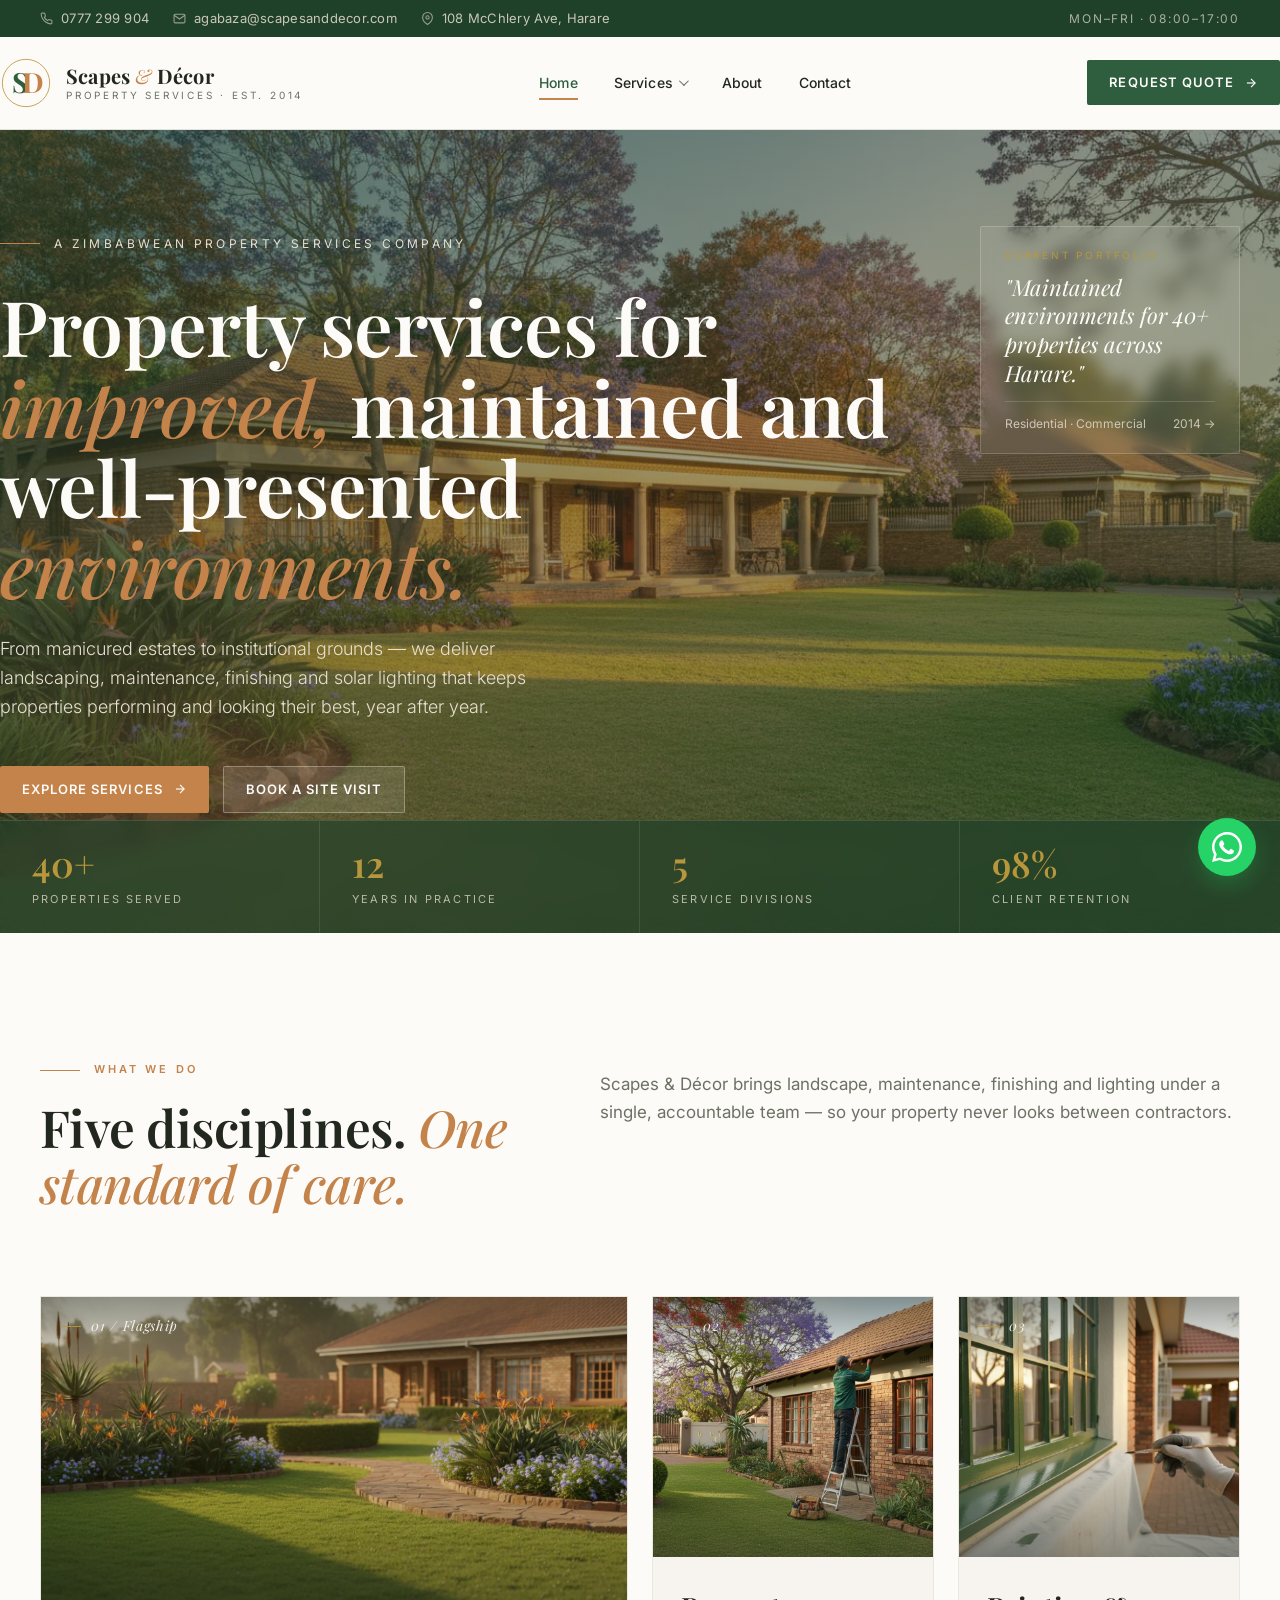
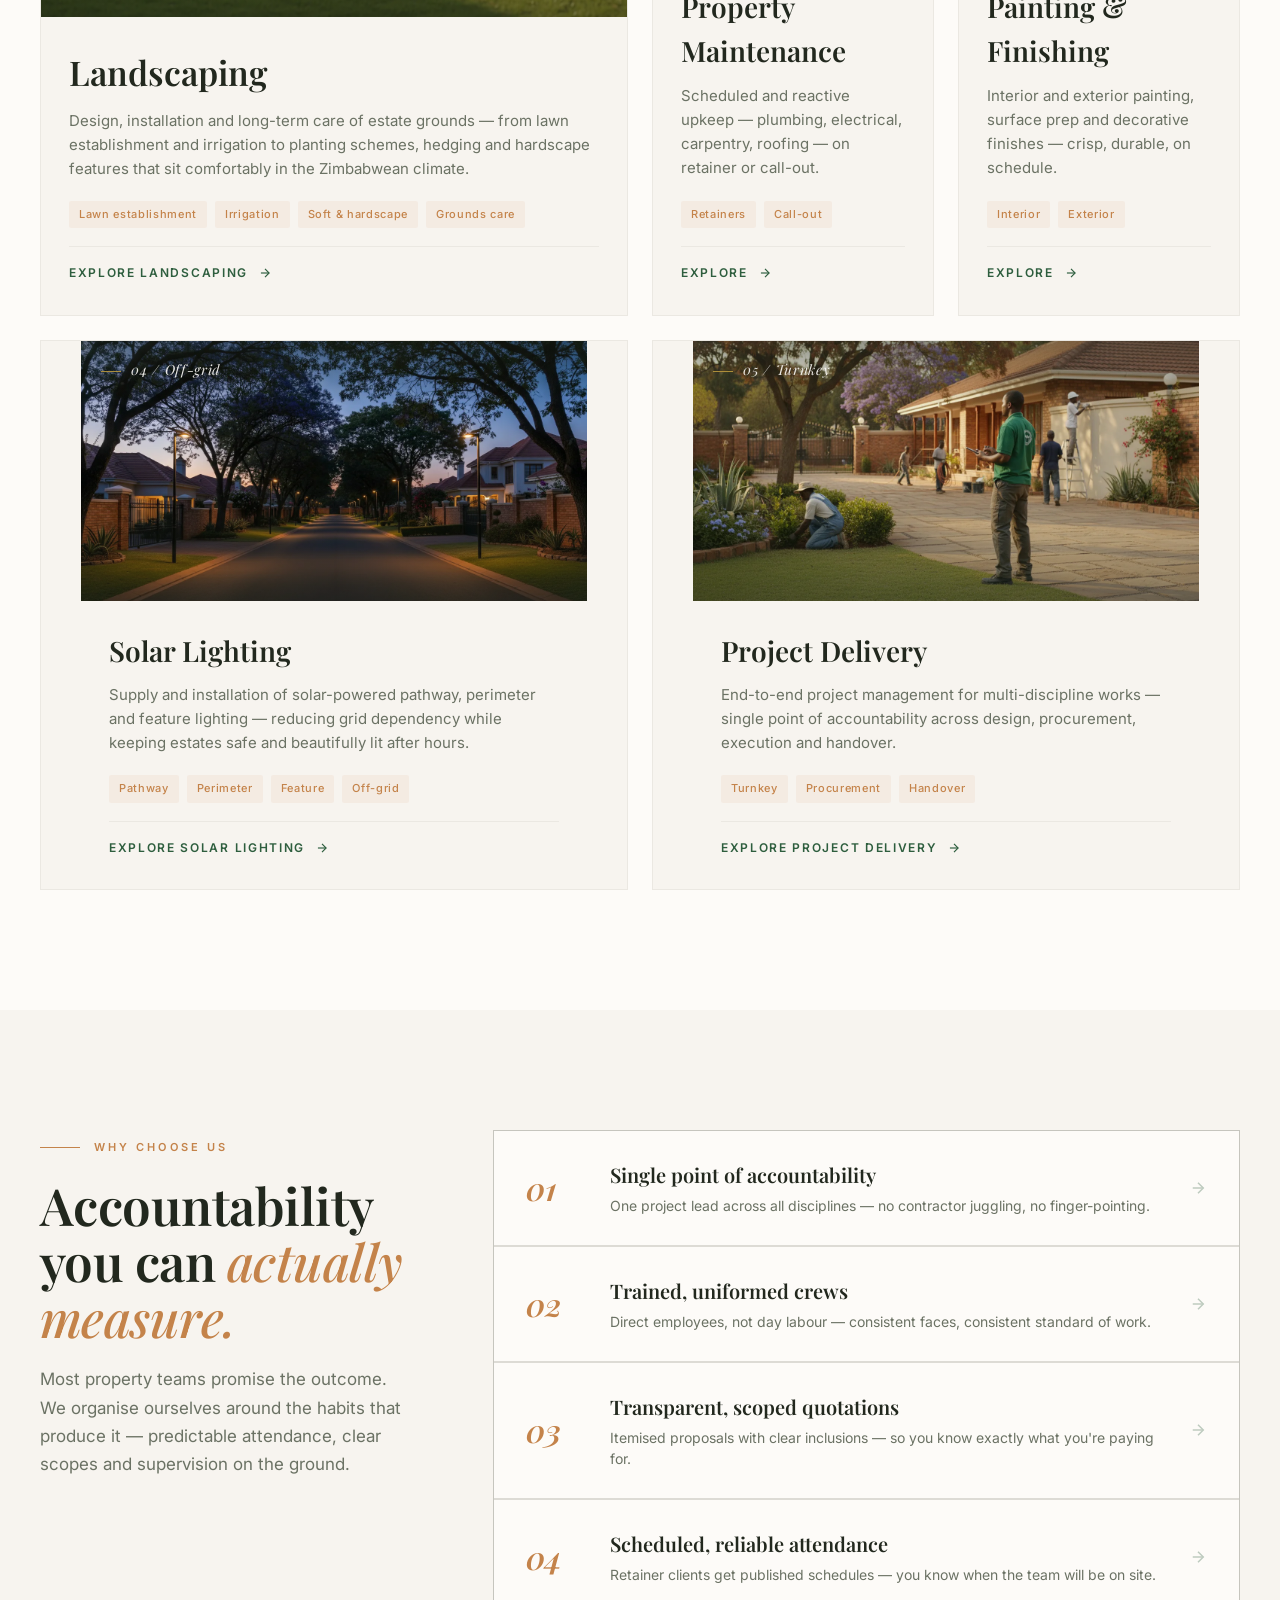
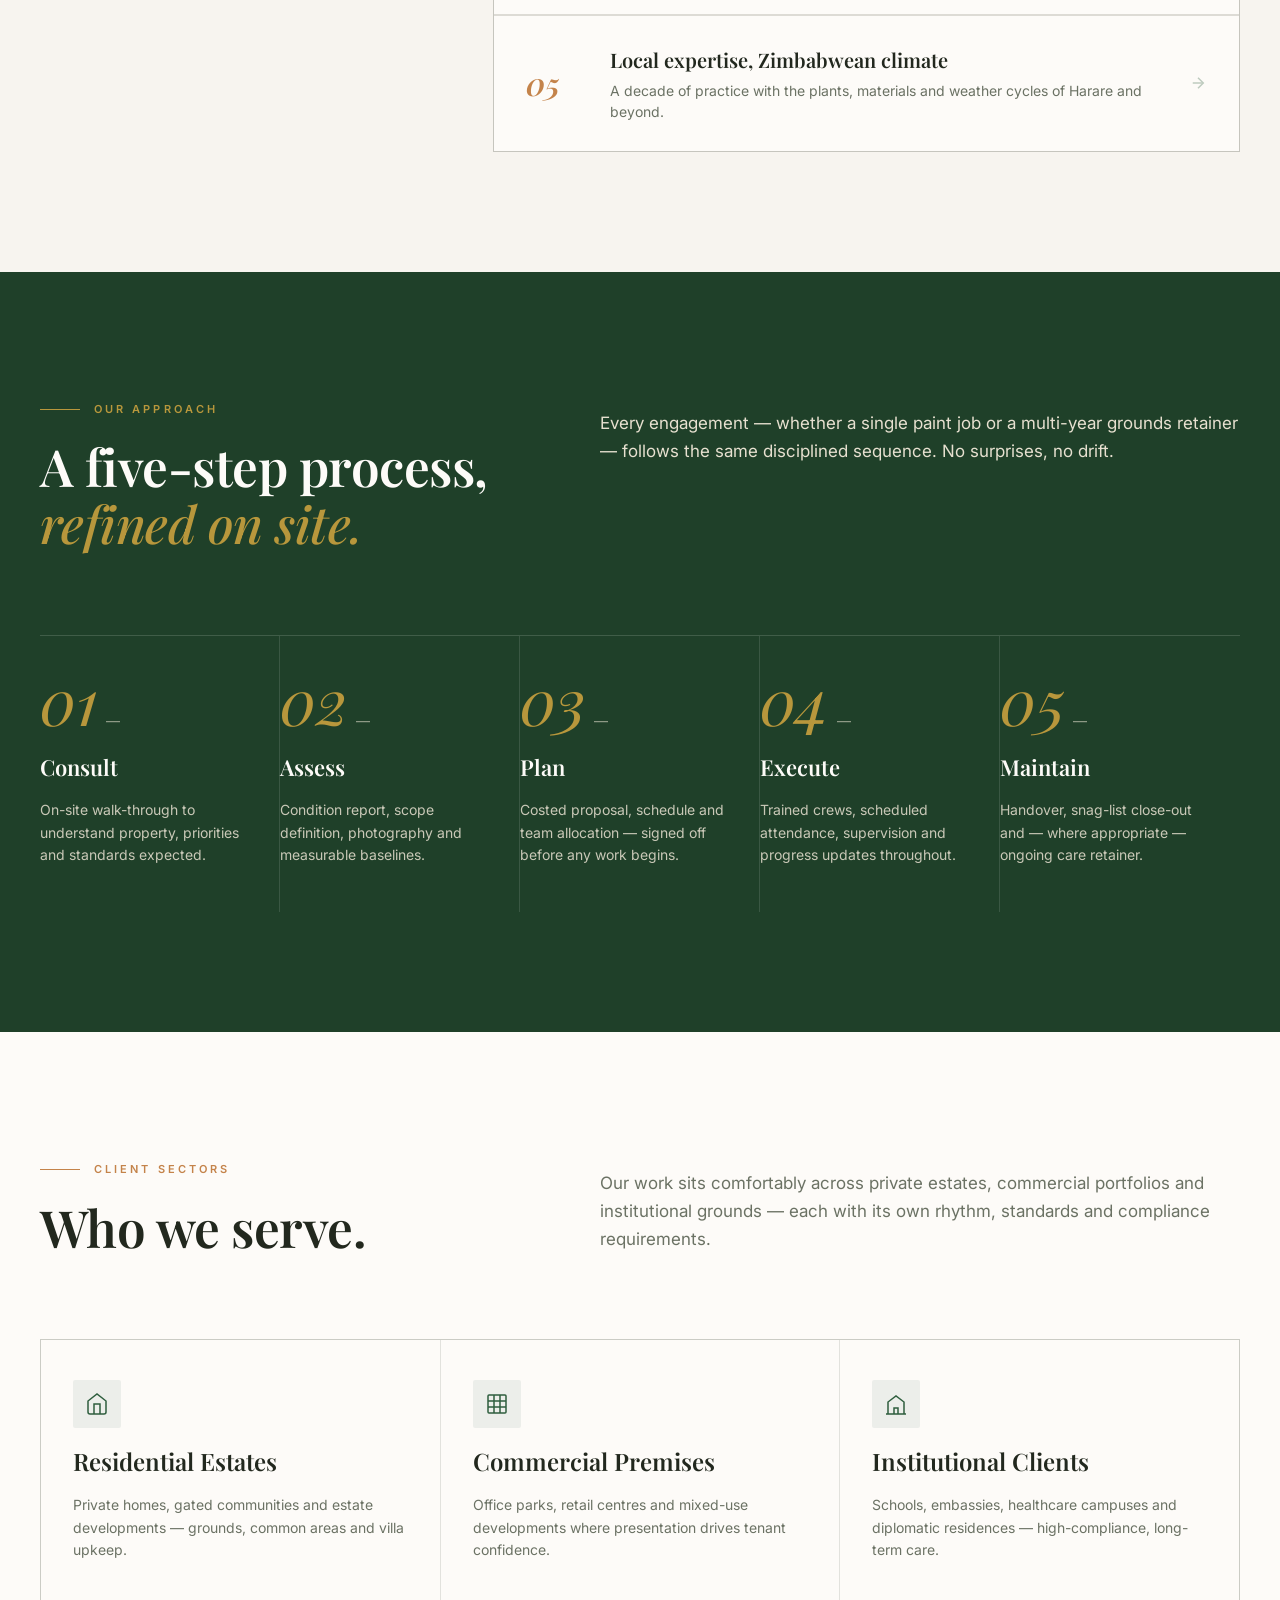
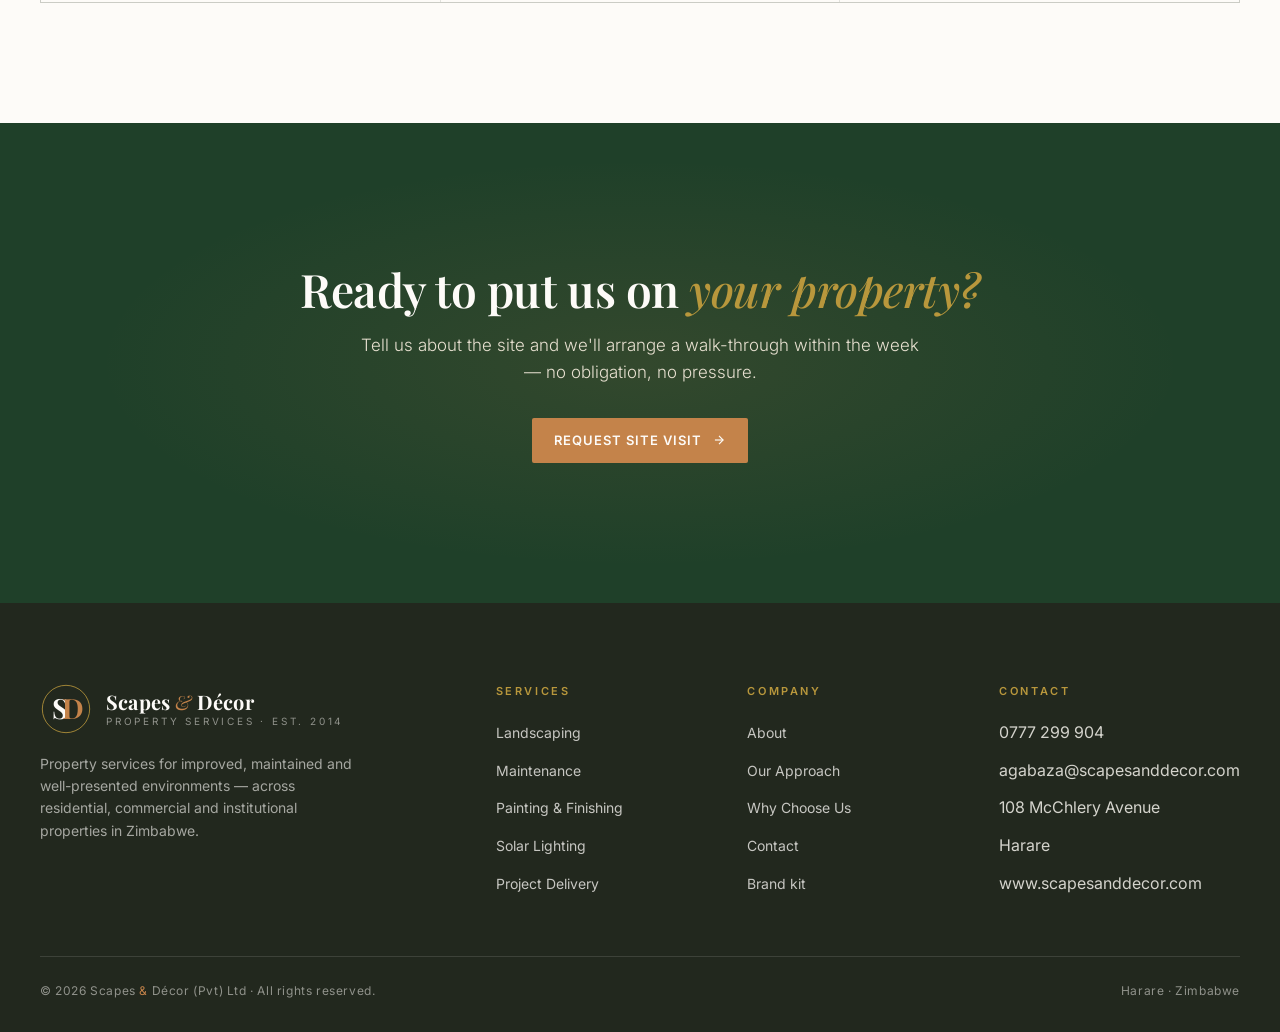
==== commit d93e67c0: "Image performance: WebP conversion + lazy-load + preload hero Page weight on mobile was dominated by" ====
--- a/index.html
+++ b/index.html
@@ -12,6 +12,11 @@
 <meta property="og:description" content="Scapes & Décor is a Zimbabwean property services firm delivering landscaping, maintenance, painting & finishing, solar lighting and project delivery for residential estates, commercial premises and institutional clients across Harare." />
 <meta property="og:locale" content="en_ZW" />
 <meta name="twitter:card" content="summary_large_image" />
+<meta property="og:url" content="https://scapesanddecor.com/" />
+<meta property="og:image" content="https://scapesanddecor.com/assets/img/hero.webp" />
+<meta property="og:image:alt" content="Scapes & Décor — Zimbabwean property services" />
+<link rel="canonical" href="https://scapesanddecor.com/" />
+<link rel="preload" as="image" href="assets/img/hero.webp" fetchpriority="high" />
 <link rel="icon" type="image/svg+xml" href="favicon.svg">
 <link rel="apple-touch-icon" href="brand/favicon/apple-touch-icon.svg">
 <meta name="theme-color" content="#2E5E3E">
@@ -25,7 +30,7 @@
   "@type": "LocalBusiness",
   "name": "Scapes & Décor (Pvt) Ltd",
   "description": "Zimbabwean property services — landscaping, maintenance, painting & finishing, solar lighting and project delivery.",
-  "url": "https://www.scapesanddecor.com",
+  "url": "https://scapesanddecor.com",
   "telephone": "+263777299904",
   "email": "agabaza@scapesanddecor.com",
   "address": {
@@ -79,6 +84,14 @@
         <div class="logo-sub">Property Services · Est. 2014</div>
       </div>
     </div>
+    <input type="checkbox" id="nav-toggle" class="nav-checkbox" />
+    <label for="nav-toggle" class="nav-toggle" aria-label="Toggle menu">
+      <svg viewBox="0 0 24 24" fill="none" stroke="currentColor" stroke-width="2" stroke-linecap="round">
+        <line class="ham-top" x1="4" y1="7" x2="20" y2="7"/>
+        <line class="ham-mid" x1="4" y1="12" x2="20" y2="12"/>
+        <line class="ham-bot" x1="4" y1="17" x2="20" y2="17"/>
+      </svg>
+    </label>
     <ul class="nav-links">
       <li><a href="#top" class="active">Home</a></li>
       <li class="has-dropdown">
--- a/assets/styles.css
+++ b/assets/styles.css
@@ -26,8 +26,8 @@
 a{color:inherit;text-decoration:none}
 img{max-width:100%;display:block}
 
-.container{max-width:1280px;margin:0 auto;padding:0 40px}
-.wide{max-width:1440px;margin:0 auto;padding:0 40px}
+.container{max-width:1280px;margin:0 auto;padding:0 clamp(16px,4vw,40px)}
+.wide{max-width:1440px;margin:0 auto;padding:0 clamp(16px,4vw,40px)}
 
 /* ===== Top Bar ===== */
 .topbar{
@@ -137,6 +137,27 @@
   color:var(--clay);font-size:13px;
 }
 
+/* ===== Mobile nav toggle (hamburger) =====
+   Checkbox hack: hidden <input> + label is tapped to toggle
+   .nav-checkbox:checked ~ .nav-links shows the mobile panel.
+   Base styles hide it on desktop; the 768px media query activates it. */
+.nav-checkbox{display:none}
+.nav-toggle{
+  display:none;
+  align-items:center;justify-content:center;
+  width:44px;height:44px;
+  margin-left:auto;
+  cursor:pointer;color:var(--charcoal);
+  border-radius:2px;
+  transition:background .15s;
+}
+.nav-toggle:hover{background:var(--stone)}
+.nav-toggle svg{width:24px;height:24px;display:block}
+.nav-toggle svg line{
+  transition:transform .2s ease, opacity .2s ease;
+  transform-origin:center;
+}
+
 .btn{
   display:inline-flex;align-items:center;gap:10px;
   padding:12px 22px;
@@ -166,7 +187,7 @@
   position:absolute;inset:0;
   background:
     linear-gradient(135deg, rgba(31,64,41,.72), rgba(34,40,30,.45) 50%, rgba(31,64,41,.55)),
-    url("img/hero.jpg") center/cover no-repeat;
+    url("img/hero.webp") center/cover no-repeat;
 }
 .hero-bg::before{
   content:"";position:absolute;inset:0;
@@ -250,7 +271,7 @@
 .section-title em{color:var(--clay);font-weight:500}
 .section-intro{font-size:17px;color:var(--slate);max-width:640px;line-height:1.65}
 
-.section-header{display:flex;justify-content:space-between;align-items:end;gap:40px;margin-bottom:64px}
+.section-header{display:flex;justify-content:space-between;align-items:start;gap:40px;margin-bottom:64px}
 
 /* ===== Services ===== */
 #services{background:var(--linen)}
@@ -287,11 +308,11 @@
   color:transparent;
   background-size:cover;background-position:center;background-repeat:no-repeat;
 }
-.ph-landscape{background-image:url("img/service-landscaping.jpg")}
-.ph-maint{background-image:url("img/service-maintenance.jpg")}
-.ph-paint{background-image:url("img/service-painting.jpg")}
-.ph-solar{background-image:url("img/service-solar.jpg")}
-.ph-project{background-image:url("img/service-project.jpg")}
+.ph-landscape{background-image:url("img/service-landscaping.webp")}
+.ph-maint{background-image:url("img/service-maintenance.webp")}
+.ph-paint{background-image:url("img/service-painting.webp")}
+.ph-solar{background-image:url("img/service-solar.webp")}
+.ph-project{background-image:url("img/service-project.webp")}
 
 .service-img::after{
   content:"";position:absolute;inset:0;
@@ -504,13 +525,130 @@
 .footer-bar em{color:var(--clay);font-style:normal}
 
 @media (max-width:980px){
-  .nav-links{display:none}
   .about-grid,.contact-grid,.why-grid{grid-template-columns:1fr;gap:48px}
   .services-grid .service-card{grid-column:span 12}
   .steps{grid-template-columns:repeat(2,1fr)}
   .sectors-grid,.footer-grid{grid-template-columns:1fr 1fr}
   .hero-metrics{grid-template-columns:1fr 1fr}
   .hero-badge{display:none}
+  /* Tablet: tighten nav gaps so it fits alongside logo + CTA */
+  .nav-links{gap:22px}
+  .nav-links a{font-size:13px}
+}
+
+/* ===== Mobile tier (phones + small tablets) ===== */
+@media (max-width:768px){
+  /* Activate hamburger, hide desktop-row nav-links + CTA */
+  .nav-toggle{display:inline-flex}
+  .nav-inner > .btn-primary{display:none}
+  .nav-inner{padding:14px 0;position:relative}
+
+  /* Mobile nav panel: full-width dropdown below sticky nav */
+  .nav-links{
+    display:none;
+    position:absolute;top:100%;left:0;right:0;
+    flex-direction:column;gap:0;
+    background:var(--linen);
+    border-top:1px solid var(--line);
+    border-bottom:1px solid var(--line);
+    padding:6px 0;
+    box-shadow:0 20px 30px -12px rgba(34,40,30,.18);
+    z-index:55;
+  }
+  .nav-checkbox:checked ~ .nav-links{display:flex}
+  .nav-links > li{border-bottom:1px solid var(--line-soft);width:100%}
+  .nav-links > li:last-child{border-bottom:none}
+  .nav-links a{
+    padding:14px clamp(16px,4vw,40px);
+    font-size:15px;width:100%;
+  }
+  .nav-links a.active::after{display:none}
+
+  /* Flatten the services dropdown on mobile — show inline, no hover needed */
+  .nav-links .dropdown{
+    position:static;opacity:1;visibility:visible;
+    transform:none;box-shadow:none;border:none;
+    background:var(--stone);
+    padding:4px 0 8px;min-width:0;
+    border-top:1px solid var(--line-soft);
+  }
+  .nav-links .has-dropdown > a::after{display:none}
+  .dropdown a{padding:10px clamp(28px,6vw,52px) !important;font-size:14px}
+
+  /* Hamburger → X animation on checked */
+  .nav-checkbox:checked ~ .nav-toggle .ham-top{transform:rotate(45deg) translate(3px,4px)}
+  .nav-checkbox:checked ~ .nav-toggle .ham-mid{opacity:0}
+  .nav-checkbox:checked ~ .nav-toggle .ham-bot{transform:rotate(-45deg) translate(3px,-4px)}
+
+  /* Logo compacts slightly */
+  .logo-mark{width:44px;height:44px}
+  .logo-name{font-size:17px}
+  .logo-sub{font-size:9px;letter-spacing:.22em}
+
+  /* Topbar: hide hours, drop location to keep room for phone+email */
+  .topbar-right{display:none}
+  .topbar-left{gap:14px}
+  .topbar-left > span{display:none}
+
+  /* Steps: 2-col → 1-col with border flip (right → bottom) */
+  .steps{grid-template-columns:1fr}
+  .steps .step{
+    padding:20px 0;
+    border-right:none !important;
+    border-bottom:1px solid var(--line-soft);
+  }
+  .steps .step:last-child{border-bottom:none}
+
+  /* Footer: 2-col → 1-col */
+  .footer-grid{grid-template-columns:1fr;gap:32px}
+
+  /* Hero: tighter vertical padding, sub full-width */
+  .hero-inner{padding:72px 0 96px}
+  .hero-sub{max-width:100%}
+  .hero-cta{flex-wrap:wrap;gap:10px}
+
+  /* Hero metrics: tighten card padding, smaller number */
+  .hero-metric{padding:16px 18px}
+  .hero-metric-num{font-size:26px}
+
+  /* Page-hero (service pages) */
+  .page-hero{padding:60px 0 100px;min-height:320px}
+
+  /* Forms */
+  .form-row{grid-template-columns:1fr;gap:14px}
+}
+
+/* ===== Small phones (≤480px) ===== */
+@media (max-width:480px){
+  /* Topbar: only keep phone number; hide email + hours to prevent wrap */
+  .topbar-left a[href^="mailto:"]{display:none}
+  .topbar-left{gap:10px;font-size:12px}
+  .topbar-left svg{width:11px;height:11px}
+
+  /* Nav: drop sub-tagline, shrink logo */
+  .logo-mark{width:40px;height:40px}
+  .logo-name{font-size:15px}
+  .logo-sub{display:none}
+  .nav-inner{padding:12px 0}
+
+  /* Sectors: 2-col → 1-col */
+  .sectors-grid{grid-template-columns:1fr}
+
+  /* Hero: more compact */
+  .hero-inner{padding:56px 0 72px}
+  .hero-metrics{gap:8px}
+  .hero-metric{padding:12px 14px}
+  .hero-metric-num{font-size:22px}
+  .hero-metric-lbl{font-size:10px;letter-spacing:.12em}
+
+  /* Buttons: slightly smaller so they don't overflow cards */
+  .btn{padding:11px 18px;font-size:12px}
+
+  /* About/contact gaps */
+  .about-grid,.contact-grid,.why-grid{gap:32px}
+
+  /* Page hero even tighter */
+  .page-hero{padding:48px 0 72px;min-height:260px}
 }
 
 /* ===== Service Page Hero ===== */
@@ -552,23 +690,23 @@
 .page-hero[class*="ph-bg-"] .page-hero-banner{display:none}
 .page-hero.ph-bg-landscaping::before{
   background:linear-gradient(135deg, rgba(31,64,41,.78), rgba(34,40,30,.55) 50%, rgba(31,64,41,.55)),
-    url("img/hero-landscaping.jpg") center/cover no-repeat;
+    url("img/hero-landscaping.webp") center/cover no-repeat;
 }
 .page-hero.ph-bg-maintenance::before{
   background:linear-gradient(135deg, rgba(31,64,41,.78), rgba(34,40,30,.55) 50%, rgba(31,64,41,.55)),
-    url("img/hero-maintenance.jpg") center/cover no-repeat;
+    url("img/hero-maintenance.webp") center/cover no-repeat;
 }
 .page-hero.ph-bg-painting::before{
   background:linear-gradient(135deg, rgba(31,64,41,.78), rgba(34,40,30,.55) 50%, rgba(31,64,41,.55)),
-    url("img/hero-painting.jpg") center/cover no-repeat;
+    url("img/hero-painting.webp") center/cover no-repeat;
 }
 .page-hero.ph-bg-solar::before{
   background:linear-gradient(135deg, rgba(31,64,41,.82), rgba(34,40,30,.6) 50%, rgba(31,64,41,.6)),
-    url("img/hero-solar.jpg") center/cover no-repeat;
+    url("img/hero-solar.webp") center/cover no-repeat;
 }
 .page-hero.ph-bg-project::before{
   background:linear-gradient(135deg, rgba(31,64,41,.78), rgba(34,40,30,.55) 50%, rgba(31,64,41,.55)),
-    url("img/hero-project.jpg") center/cover no-repeat;
+    url("img/hero-project.webp") center/cover no-repeat;
 }
 
 .page-breadcrumb{
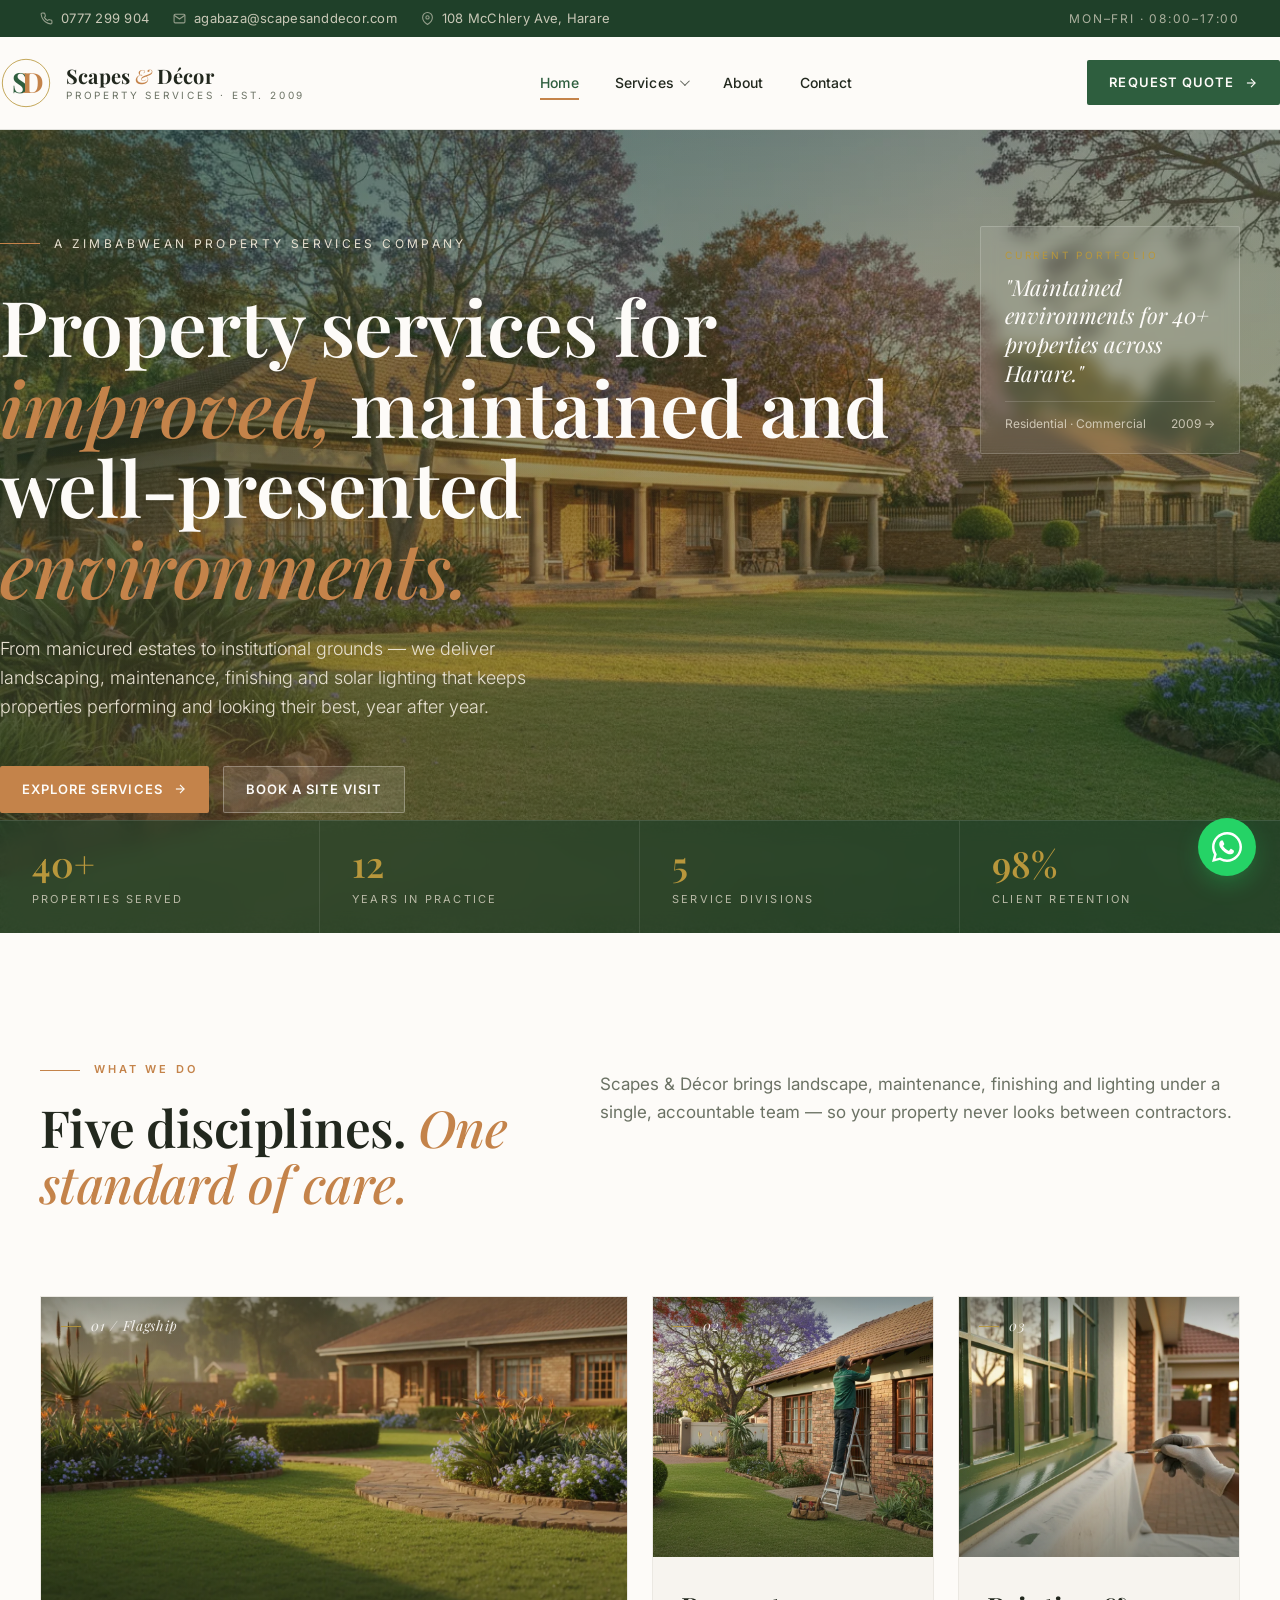
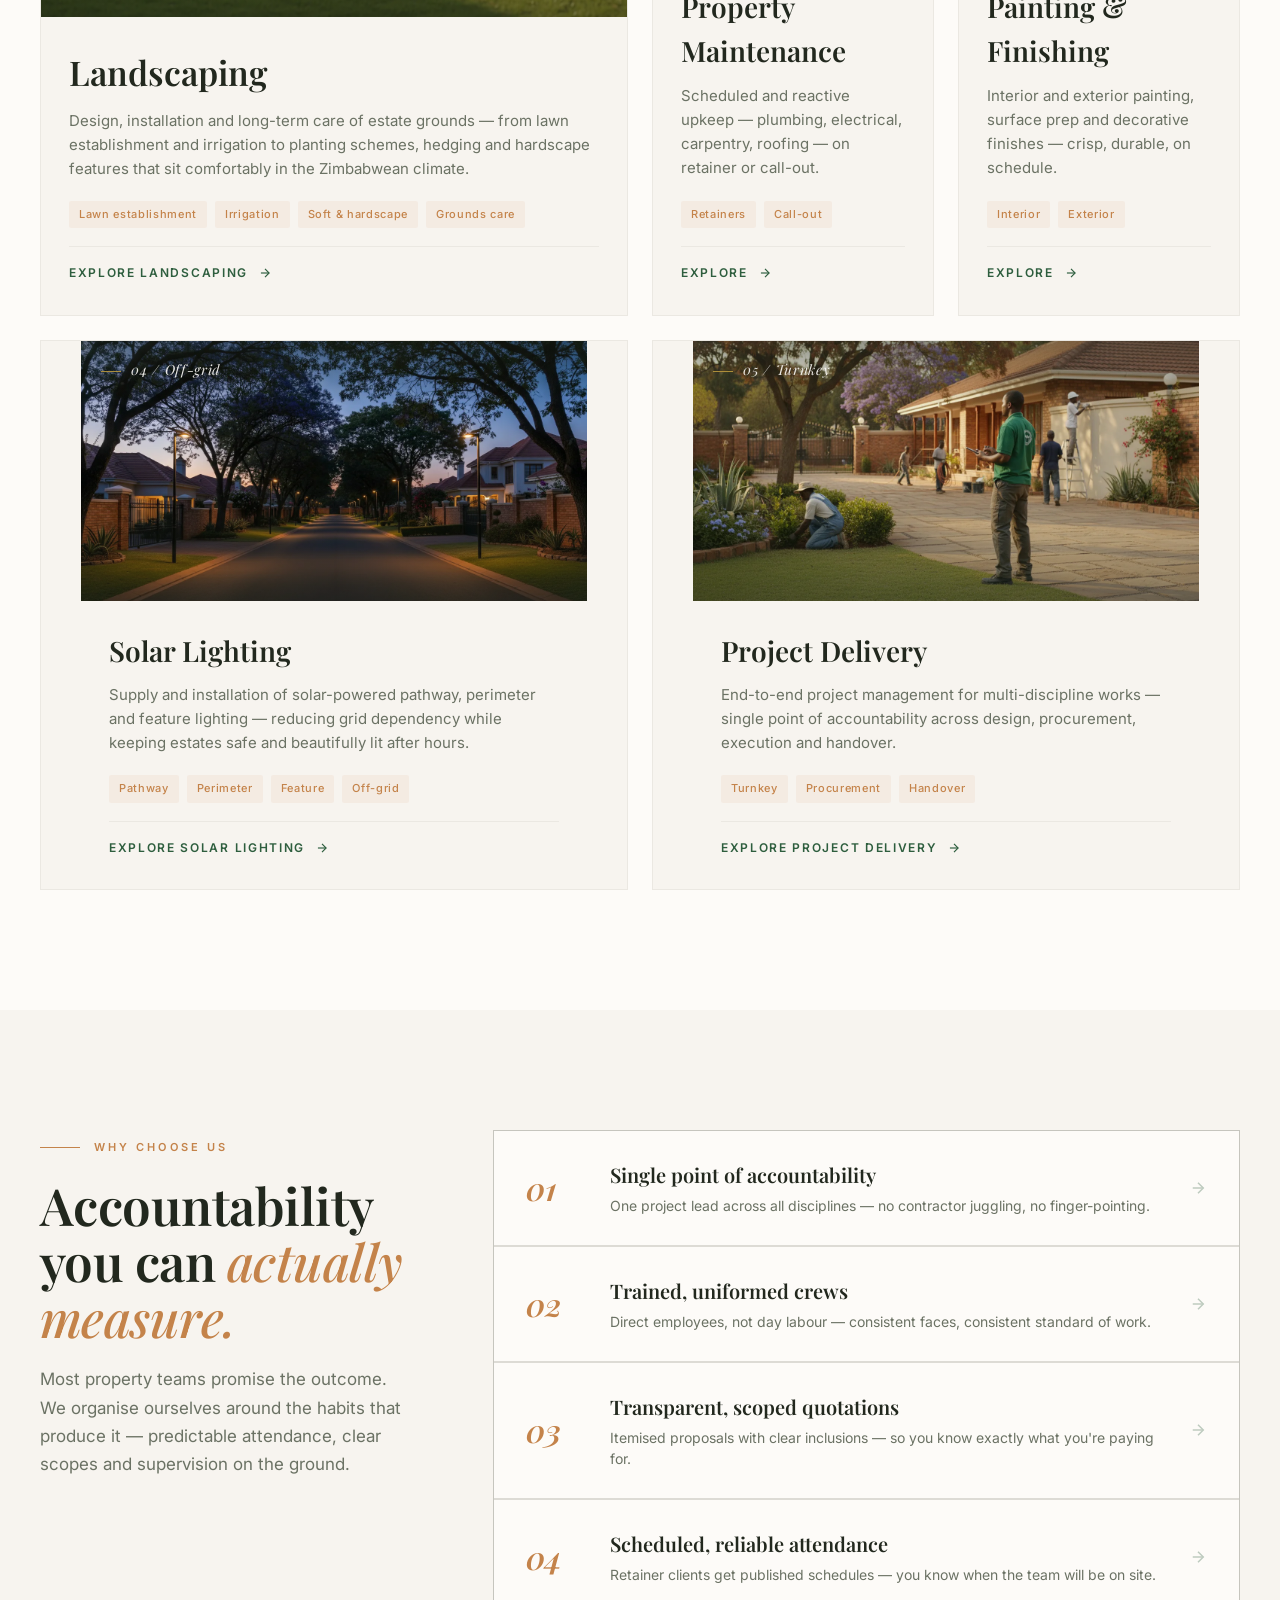
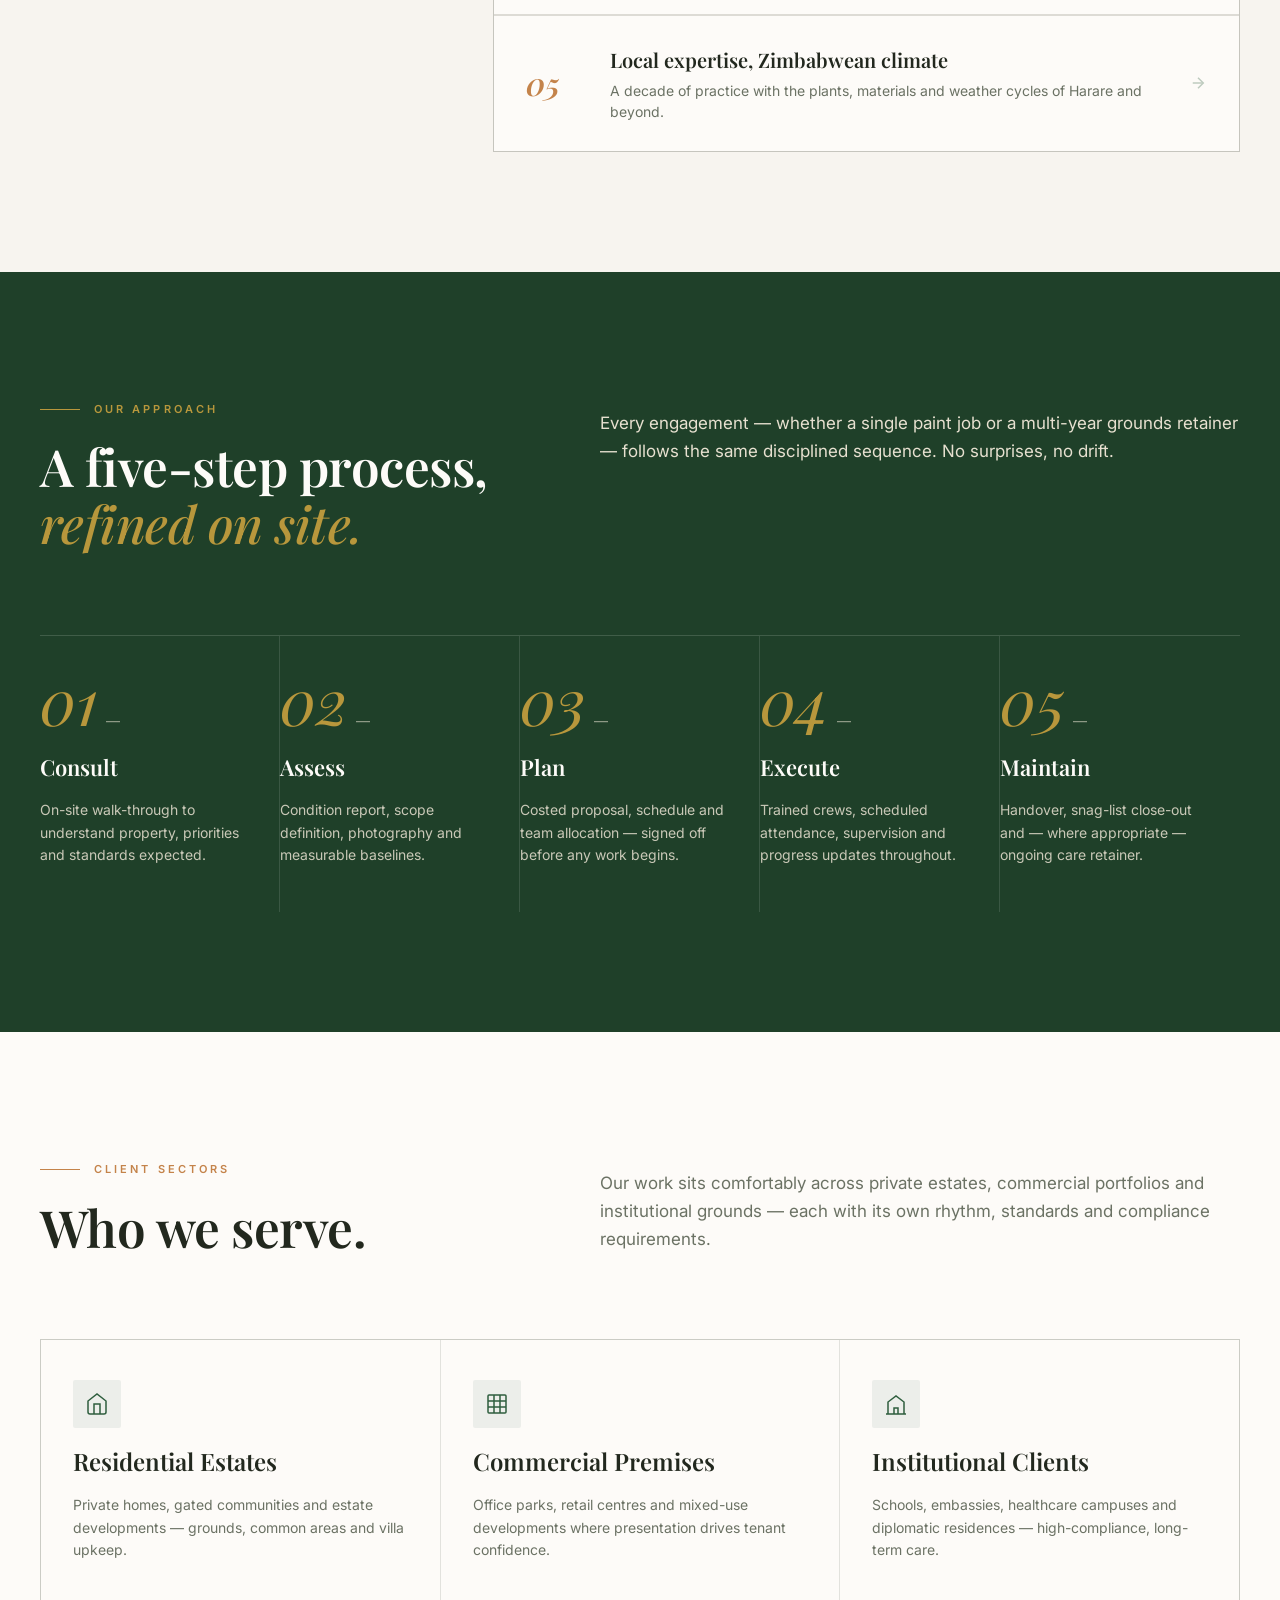
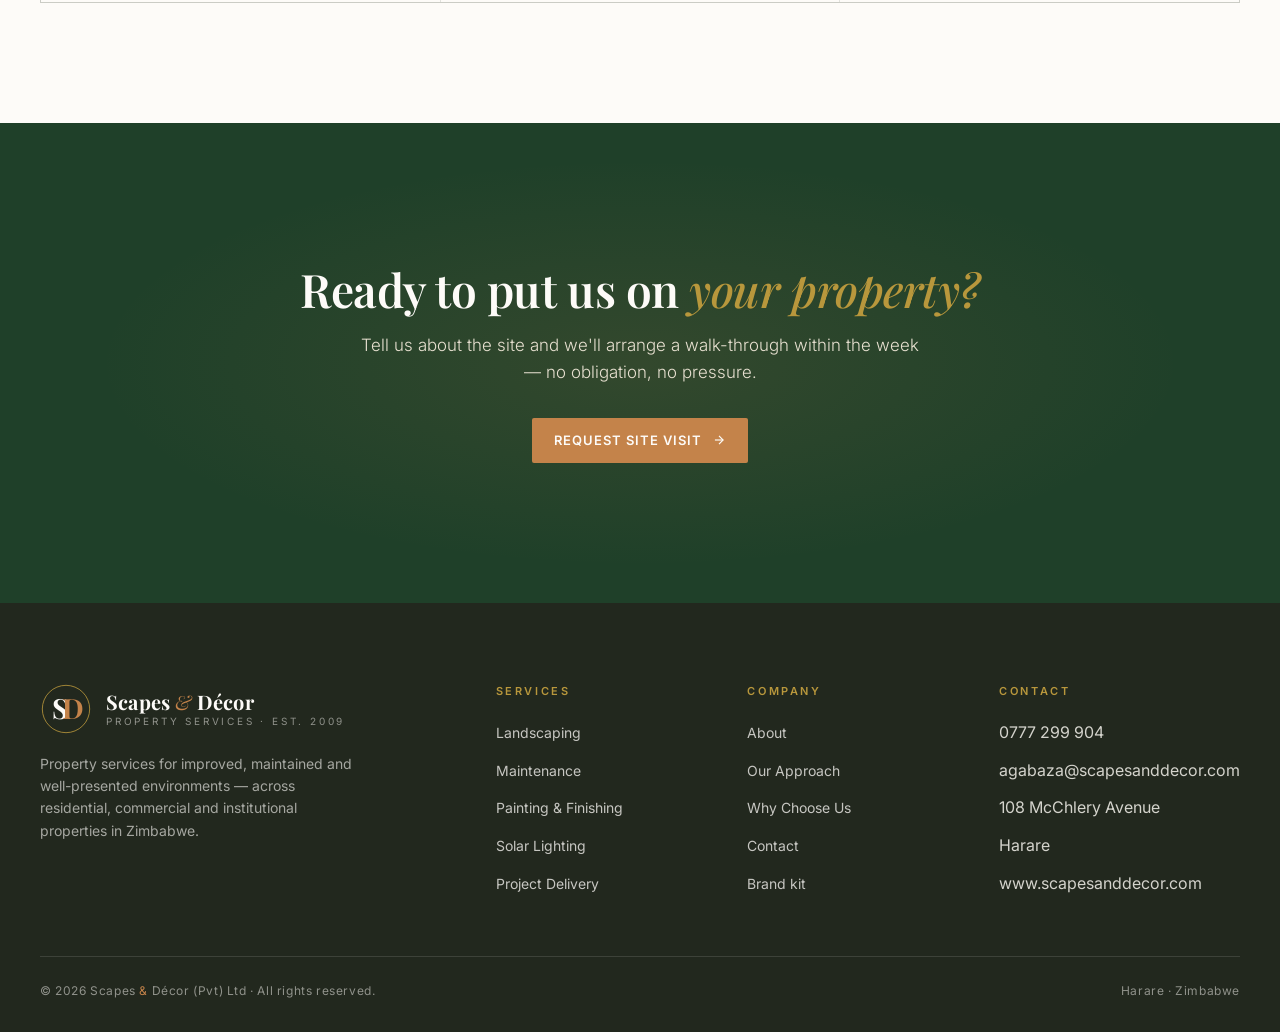
==== commit 4e1d1022: "Correct founding year: 2009 (incorporation) — was wrongly shown as 2014 Authoritative record: compan" ====
--- a/index.html
+++ b/index.html
@@ -13,8 +13,12 @@
 <meta property="og:locale" content="en_ZW" />
 <meta name="twitter:card" content="summary_large_image" />
 <meta property="og:url" content="https://scapesanddecor.com/" />
-<meta property="og:image" content="https://scapesanddecor.com/assets/img/hero.webp" />
+<meta property="og:image" content="https://scapesanddecor.com/assets/img/social/hero-og.jpg" />
+<meta property="og:image:type" content="image/jpeg" />
+<meta property="og:image:width" content="1200" />
+<meta property="og:image:height" content="630" />
 <meta property="og:image:alt" content="Scapes & Décor — Zimbabwean property services" />
+<meta name="twitter:image" content="https://scapesanddecor.com/assets/img/social/hero-og.jpg" />
 <link rel="canonical" href="https://scapesanddecor.com/" />
 <link rel="preload" as="image" href="assets/img/hero.webp" fetchpriority="high" />
 <link rel="icon" type="image/svg+xml" href="favicon.svg">
@@ -39,7 +43,7 @@
     "addressLocality": "Harare",
     "addressCountry": "ZW"
   },
-  "foundingDate": "2014",
+  "foundingDate": "2009",
   "areaServed": "Zimbabwe",
   "openingHours": "Mo-Fr 08:00-17:00"
 }
@@ -81,7 +85,7 @@
       </div>
       <div class="logo-text">
         <div class="logo-name">Scapes <em>&</em> Décor</div>
-        <div class="logo-sub">Property Services · Est. 2014</div>
+        <div class="logo-sub">Property Services · Est. 2009</div>
       </div>
     </div>
     <input type="checkbox" id="nav-toggle" class="nav-checkbox" />
@@ -133,7 +137,7 @@
   <aside class="hero-badge">
     <div class="hero-badge-label">Current Portfolio</div>
     <div class="hero-badge-title">"Maintained environments for 40+ properties across Harare."</div>
-    <div class="hero-badge-meta"><span>Residential · Commercial</span><span>2014 →</span></div>
+    <div class="hero-badge-meta"><span>Residential · Commercial</span><span>2009 →</span></div>
   </aside>
 
   <div class="hero-metrics">
@@ -418,7 +422,7 @@
           </div>
           <div class="logo-text">
             <div class="logo-name">Scapes <em>&</em> Décor</div>
-            <div class="logo-sub">Property Services · Est. 2014</div>
+            <div class="logo-sub">Property Services · Est. 2009</div>
           </div>
         </div>
         <p>Property services for improved, maintained and well-presented environments — across residential, commercial and institutional properties in Zimbabwe.</p>
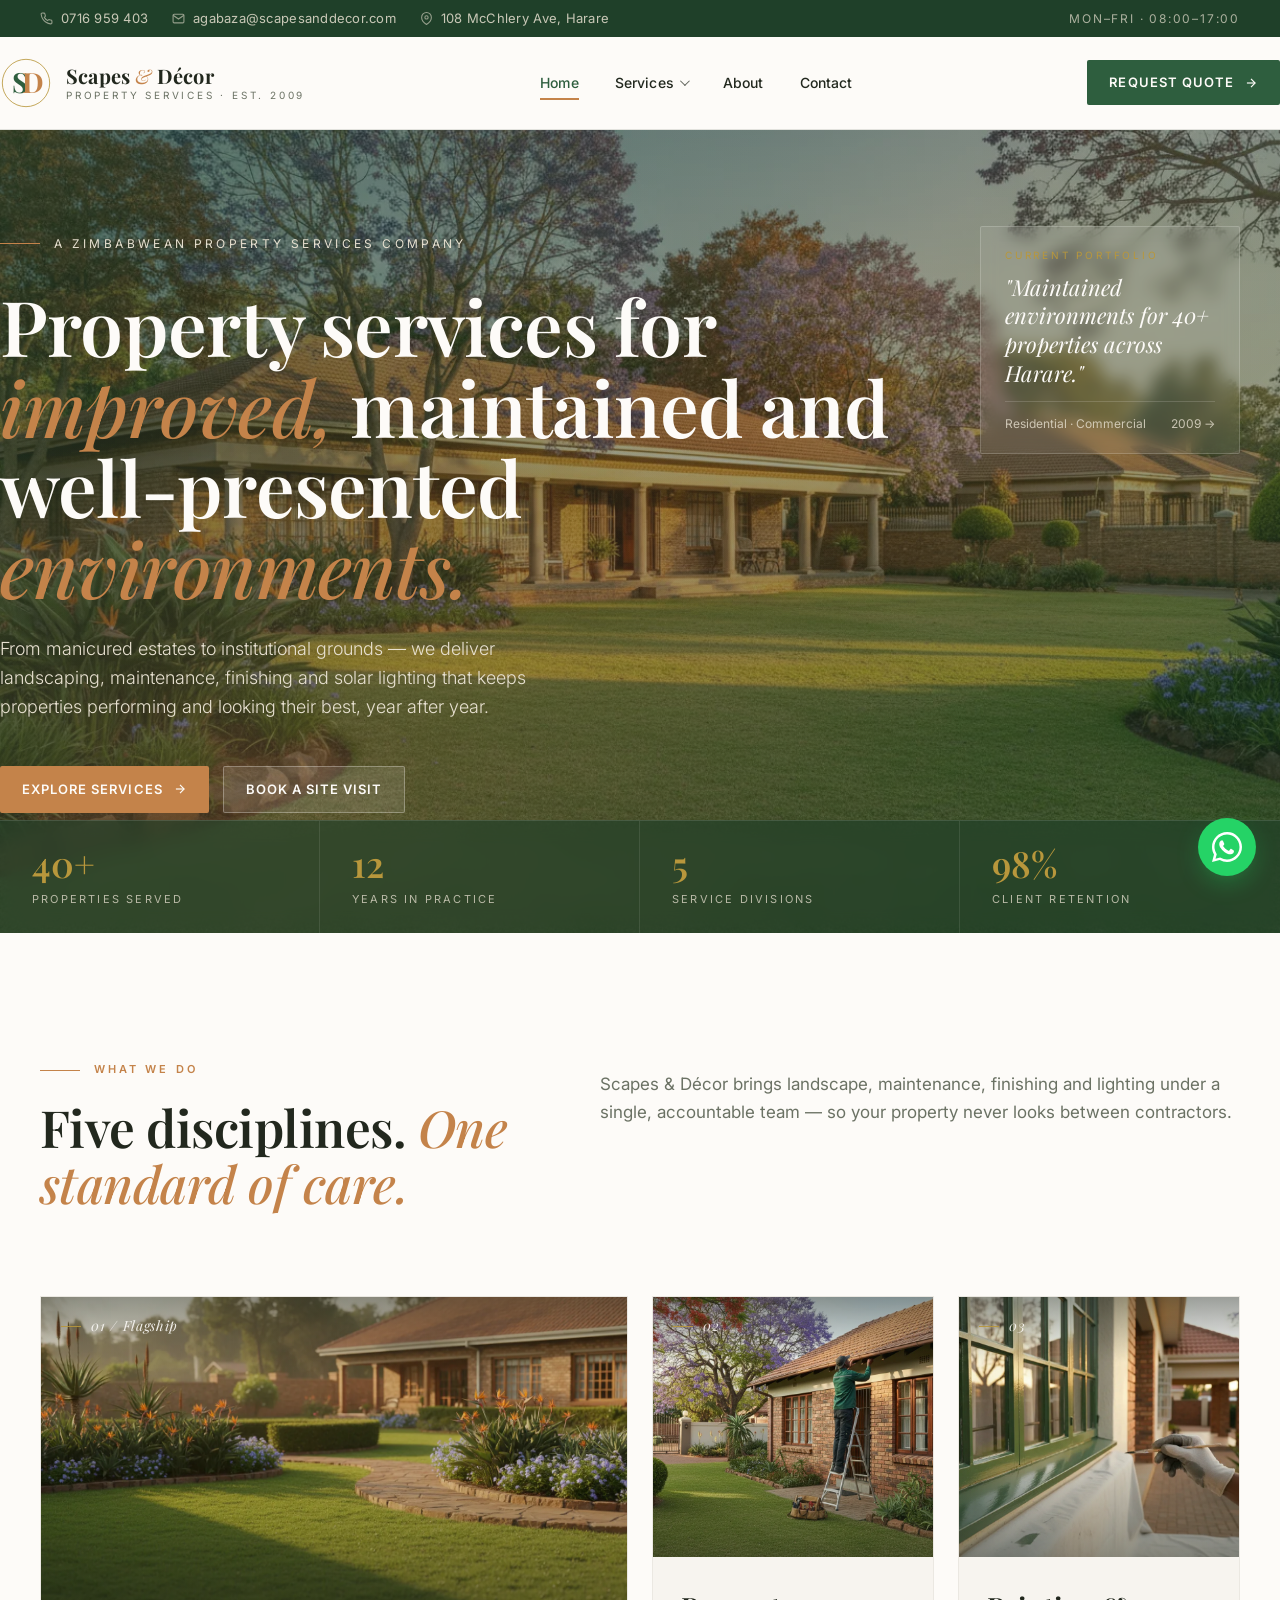
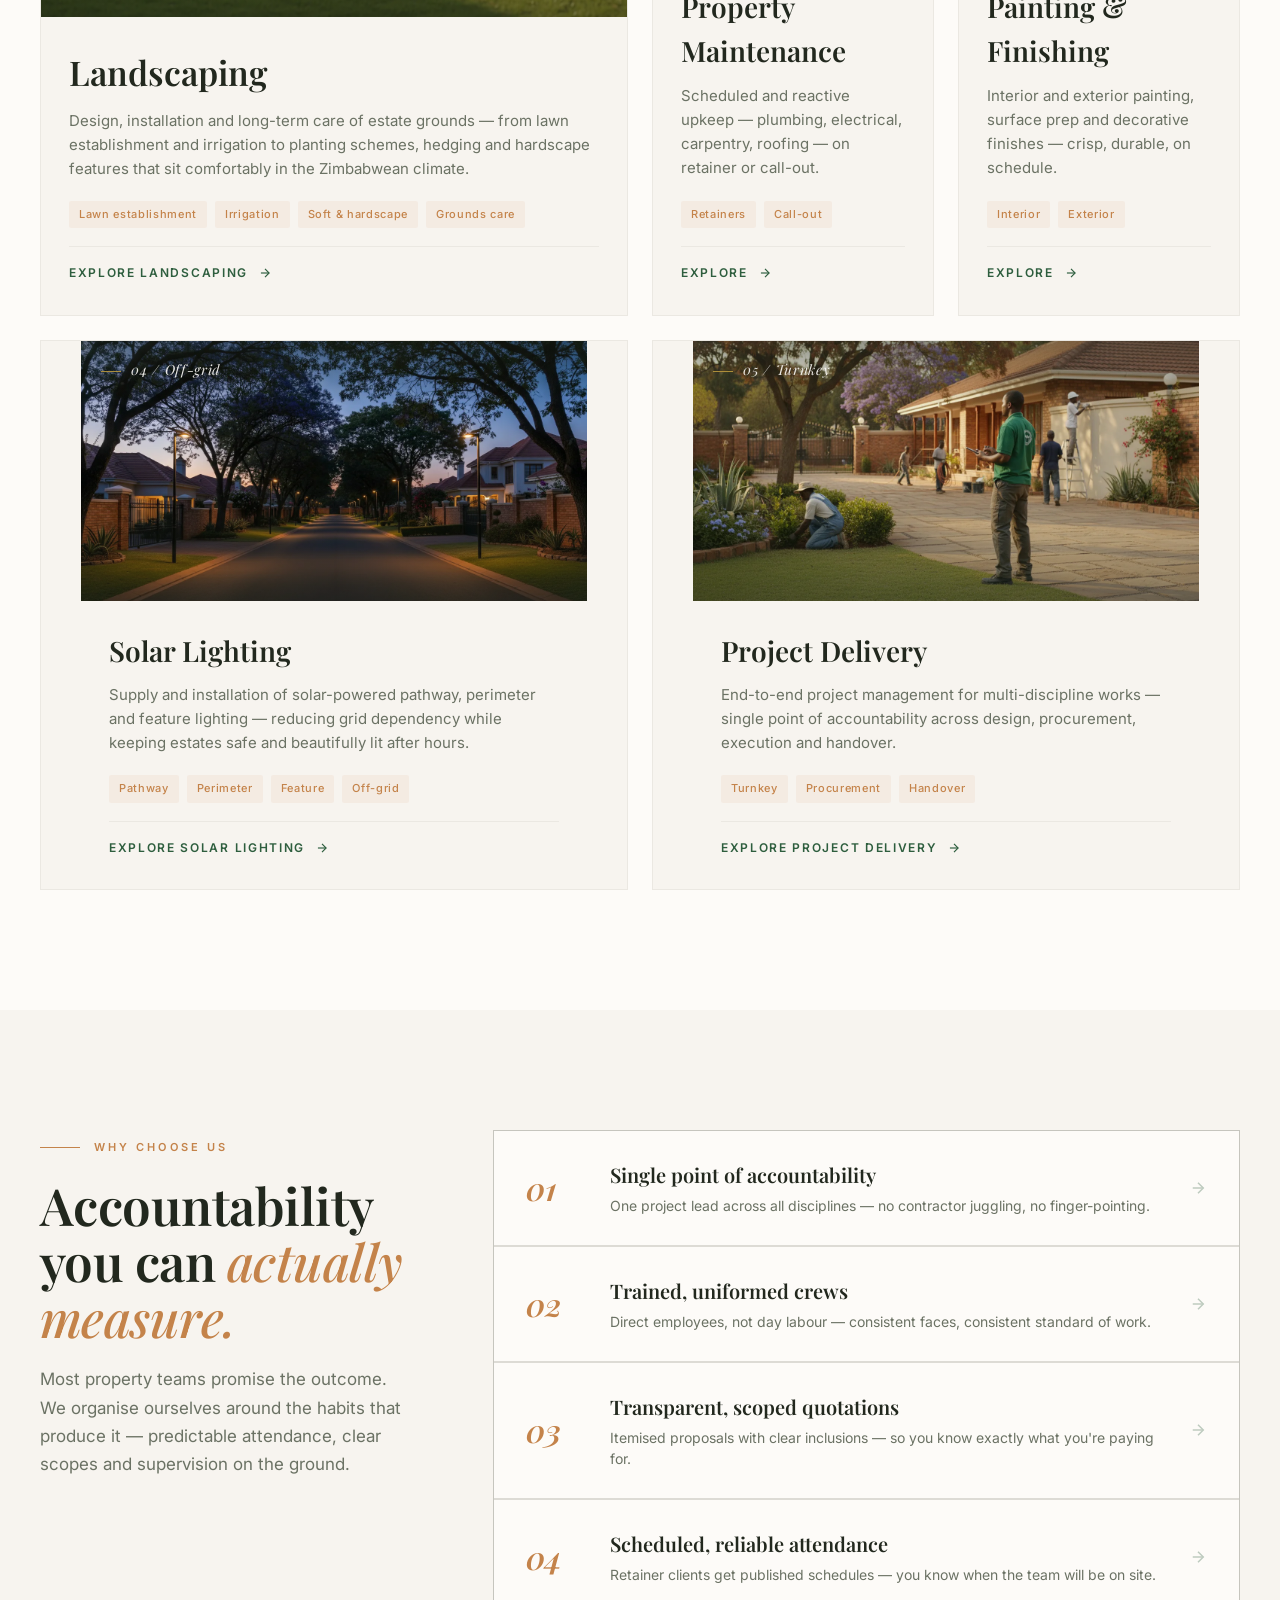
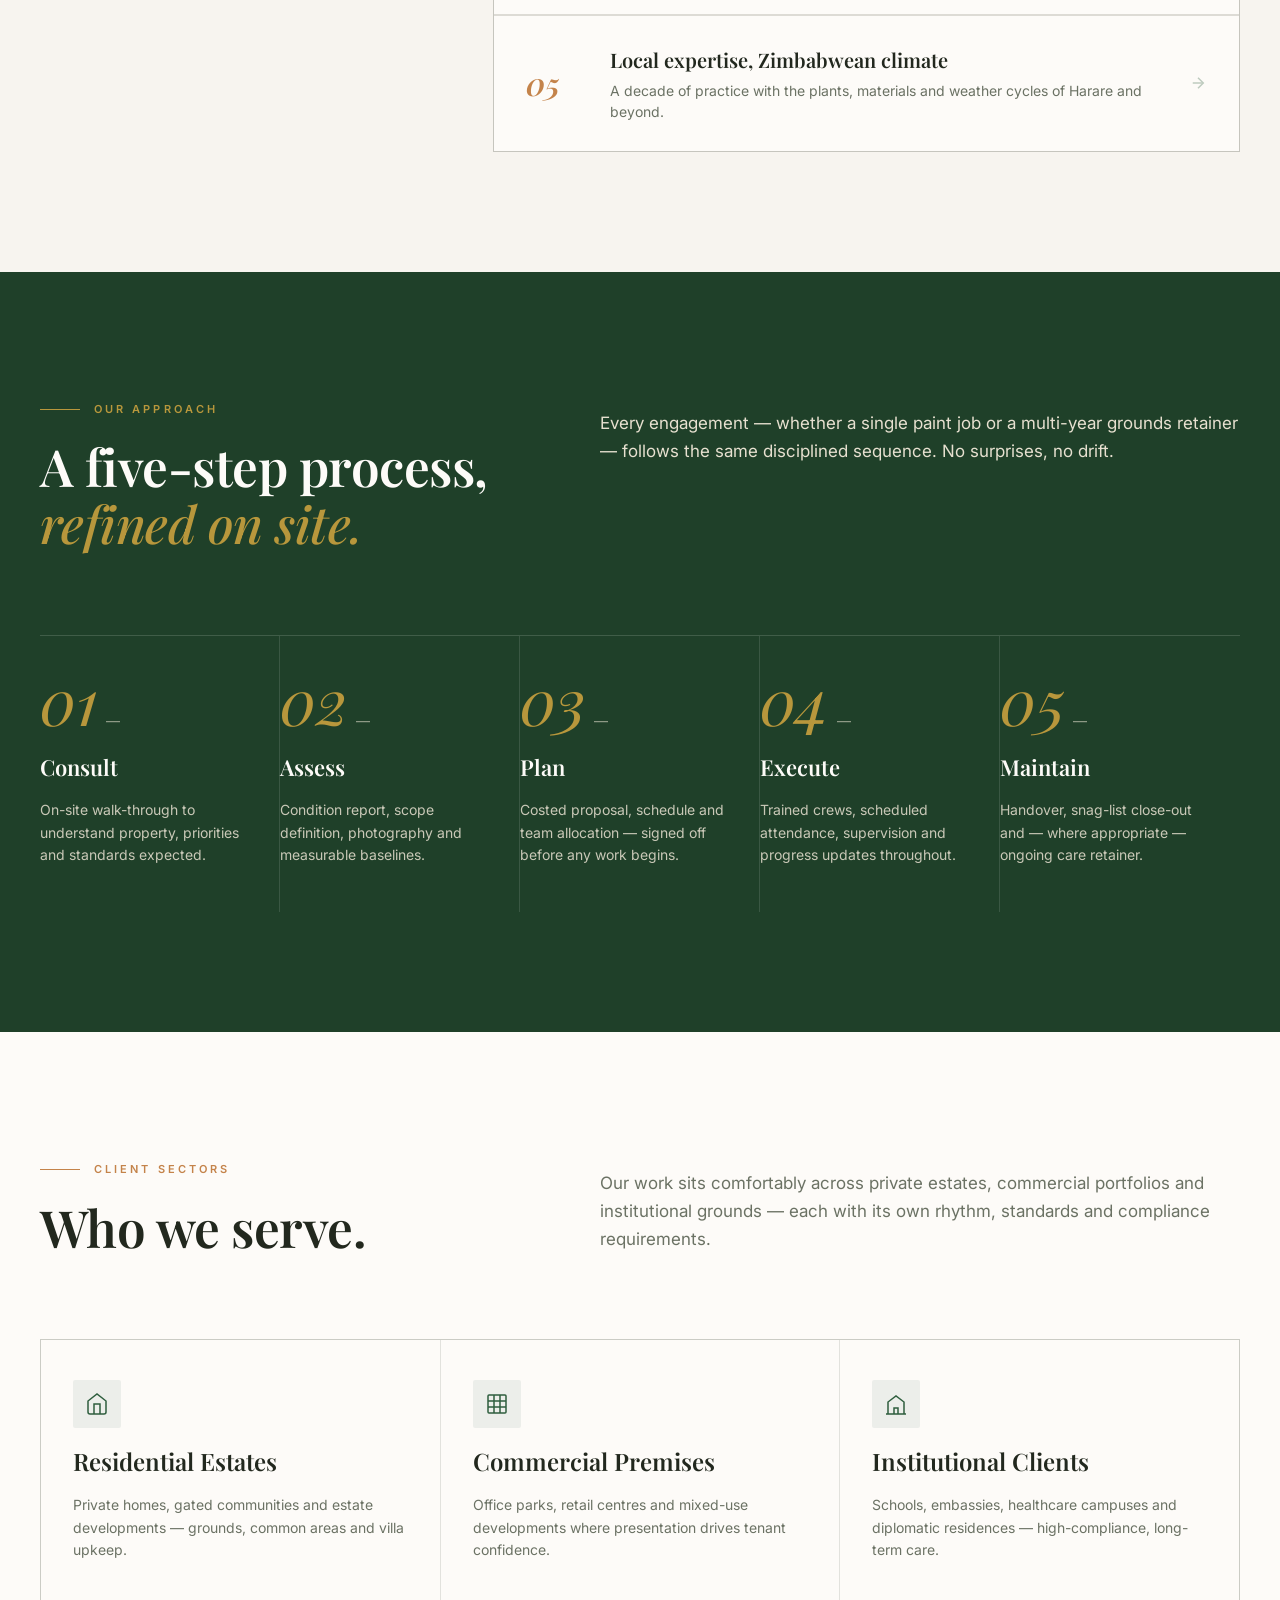
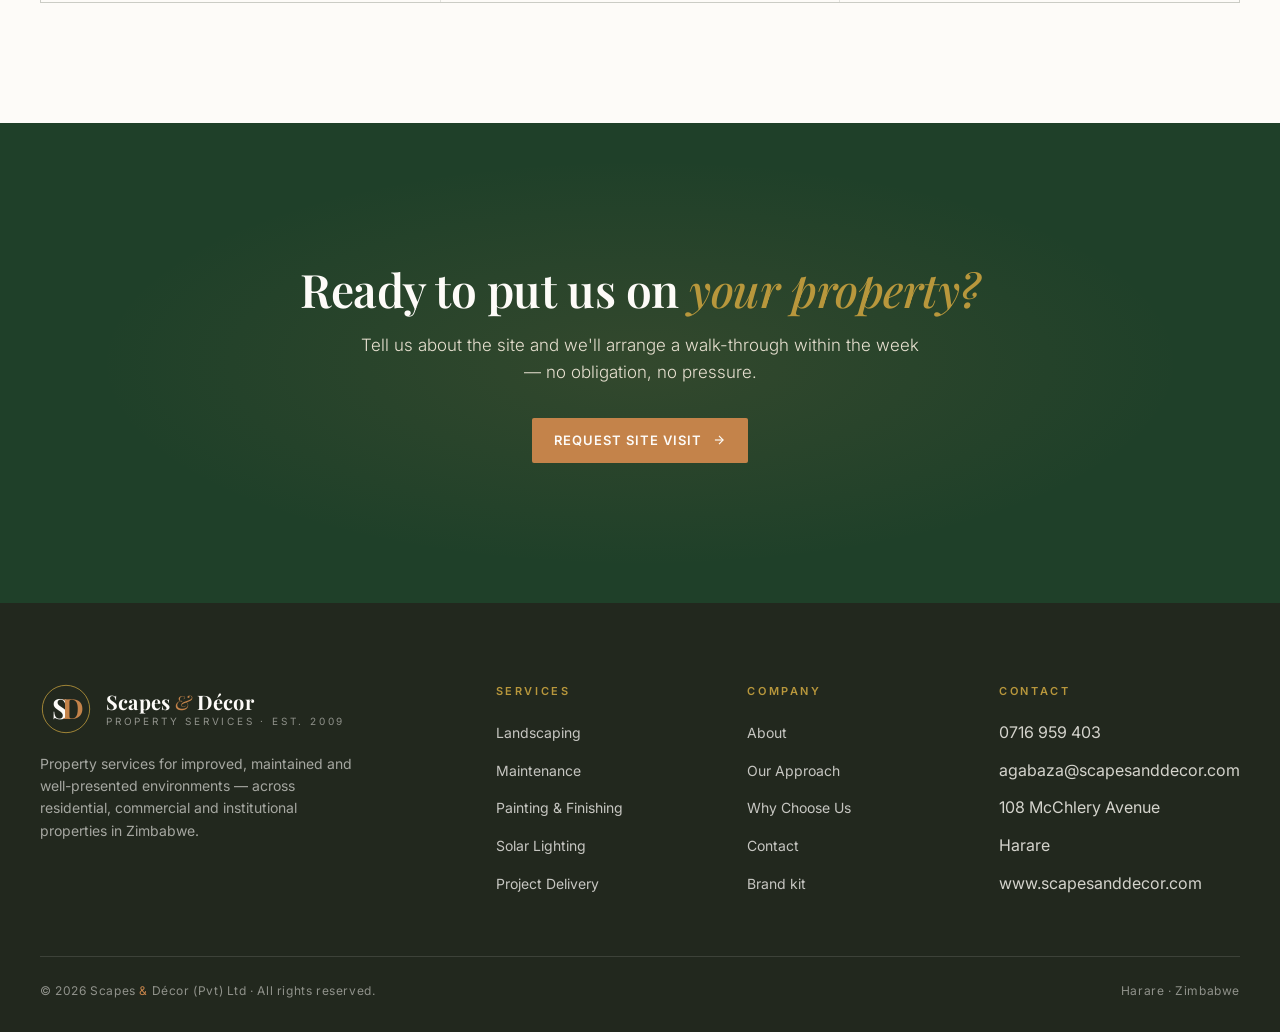
==== commit b88425b2: "Rotate S&D contact phone: +263 777 299 904 → +263 716 959 403 Sed sweep across all surfaces — homepa" ====
--- a/index.html
+++ b/index.html
@@ -35,7 +35,7 @@
   "name": "Scapes & Décor (Pvt) Ltd",
   "description": "Zimbabwean property services — landscaping, maintenance, painting & finishing, solar lighting and project delivery.",
   "url": "https://scapesanddecor.com",
-  "telephone": "+263777299904",
+  "telephone": "+263716959403",
   "email": "agabaza@scapesanddecor.com",
   "address": {
     "@type": "PostalAddress",
@@ -54,9 +54,9 @@
 <div class="topbar">
   <div class="container topbar-inner">
     <div class="topbar-left">
-      <a href="tel:+263777299904">
+      <a href="tel:+263716959403">
         <svg width="13" height="13" viewBox="0 0 24 24" fill="none" stroke="currentColor" stroke-width="2"><path d="M22 16.92v3a2 2 0 0 1-2.18 2 19.86 19.86 0 0 1-8.63-3.07 19.5 19.5 0 0 1-6-6 19.86 19.86 0 0 1-3.07-8.67A2 2 0 0 1 4.11 2h3a2 2 0 0 1 2 1.72 12.84 12.84 0 0 0 .7 2.81 2 2 0 0 1-.45 2.11L8.09 9.91a16 16 0 0 0 6 6l1.27-1.27a2 2 0 0 1 2.11-.45 12.84 12.84 0 0 0 2.81.7A2 2 0 0 1 22 16.92z"/></svg>
-        0777 299 904
+        0716 959 403
       </a>
       <a href="mailto:agabaza@scapesanddecor.com">
         <svg width="13" height="13" viewBox="0 0 24 24" fill="none" stroke="currentColor" stroke-width="2"><path d="M4 4h16c1.1 0 2 .9 2 2v12c0 1.1-.9 2-2 2H4c-1.1 0-2-.9-2-2V6c0-1.1.9-2 2-2z"/><polyline points="22,6 12,13 2,6"/></svg>
@@ -450,7 +450,7 @@
       <div class="footer-col">
         <h5>Contact</h5>
         <ul>
-          <li>0777 299 904</li>
+          <li>0716 959 403</li>
           <li>agabaza@scapesanddecor.com</li>
           <li>108 McChlery Avenue</li>
           <li>Harare</li>
